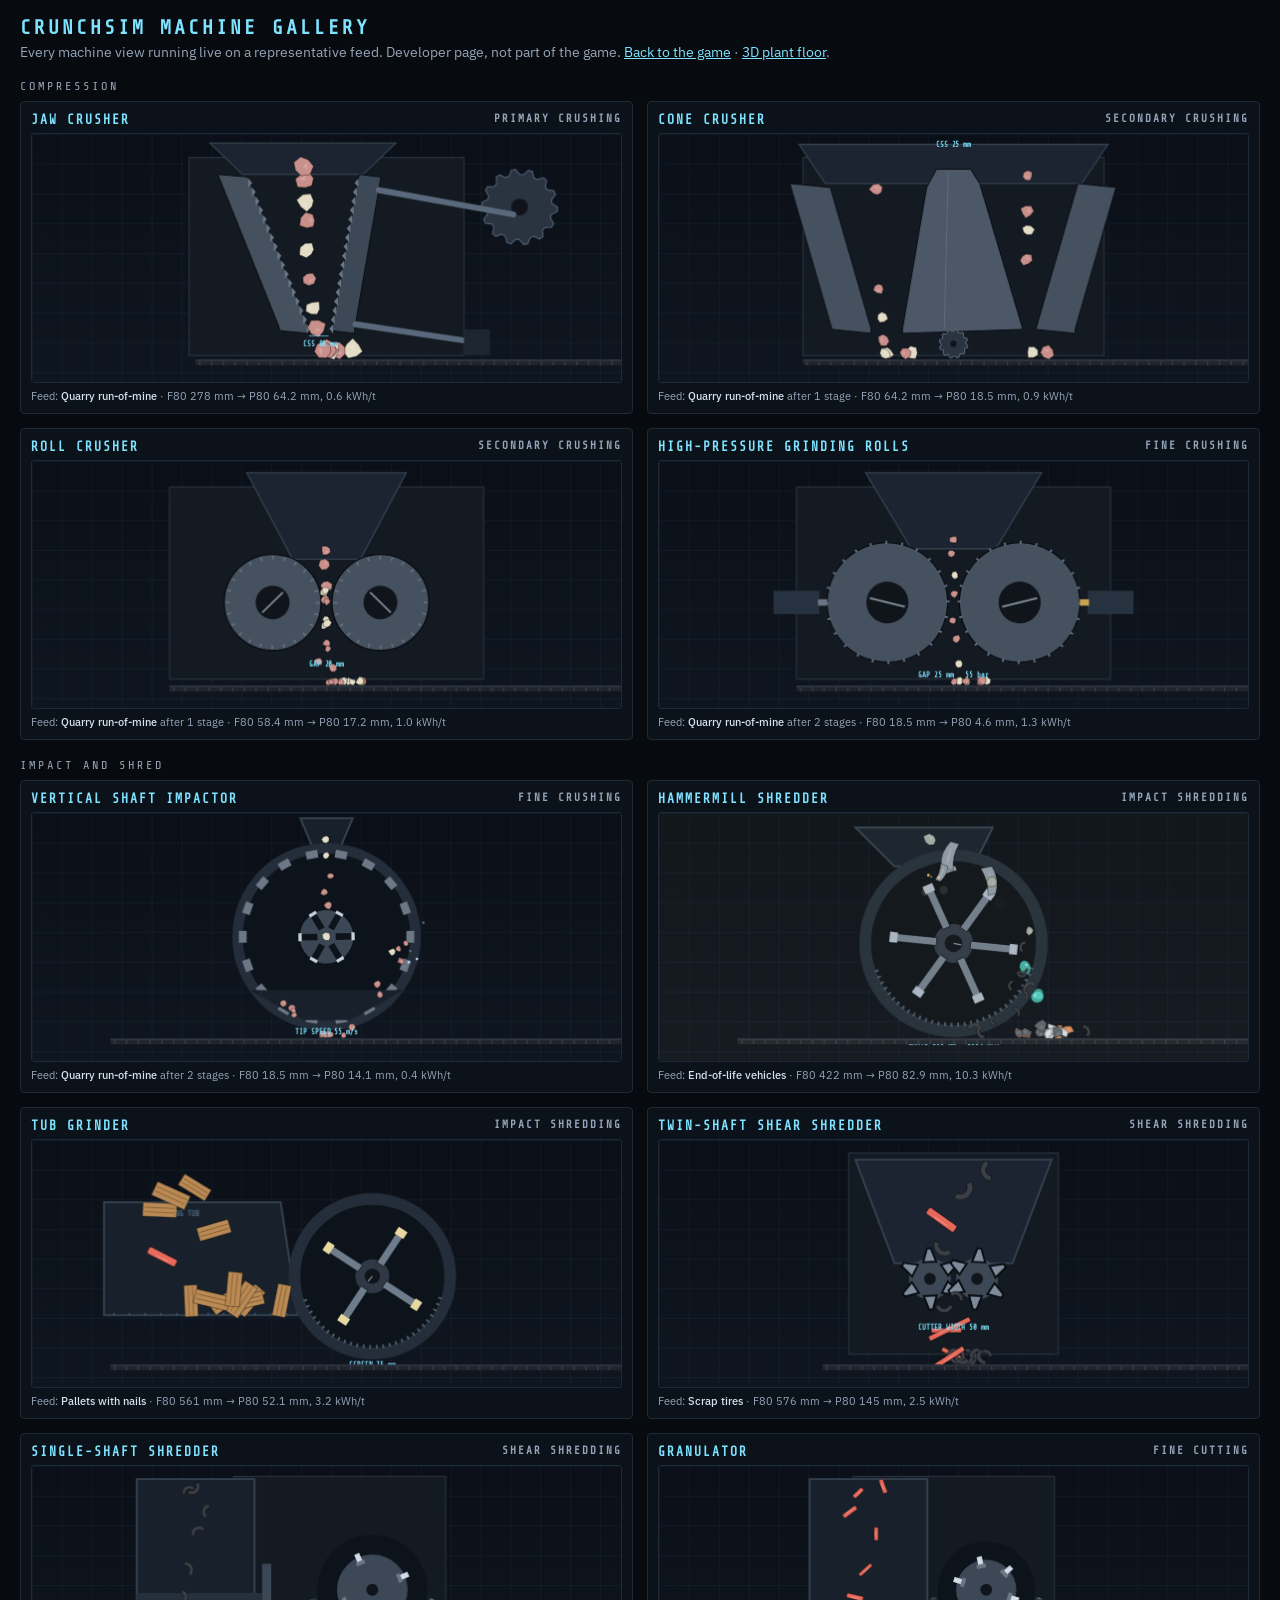
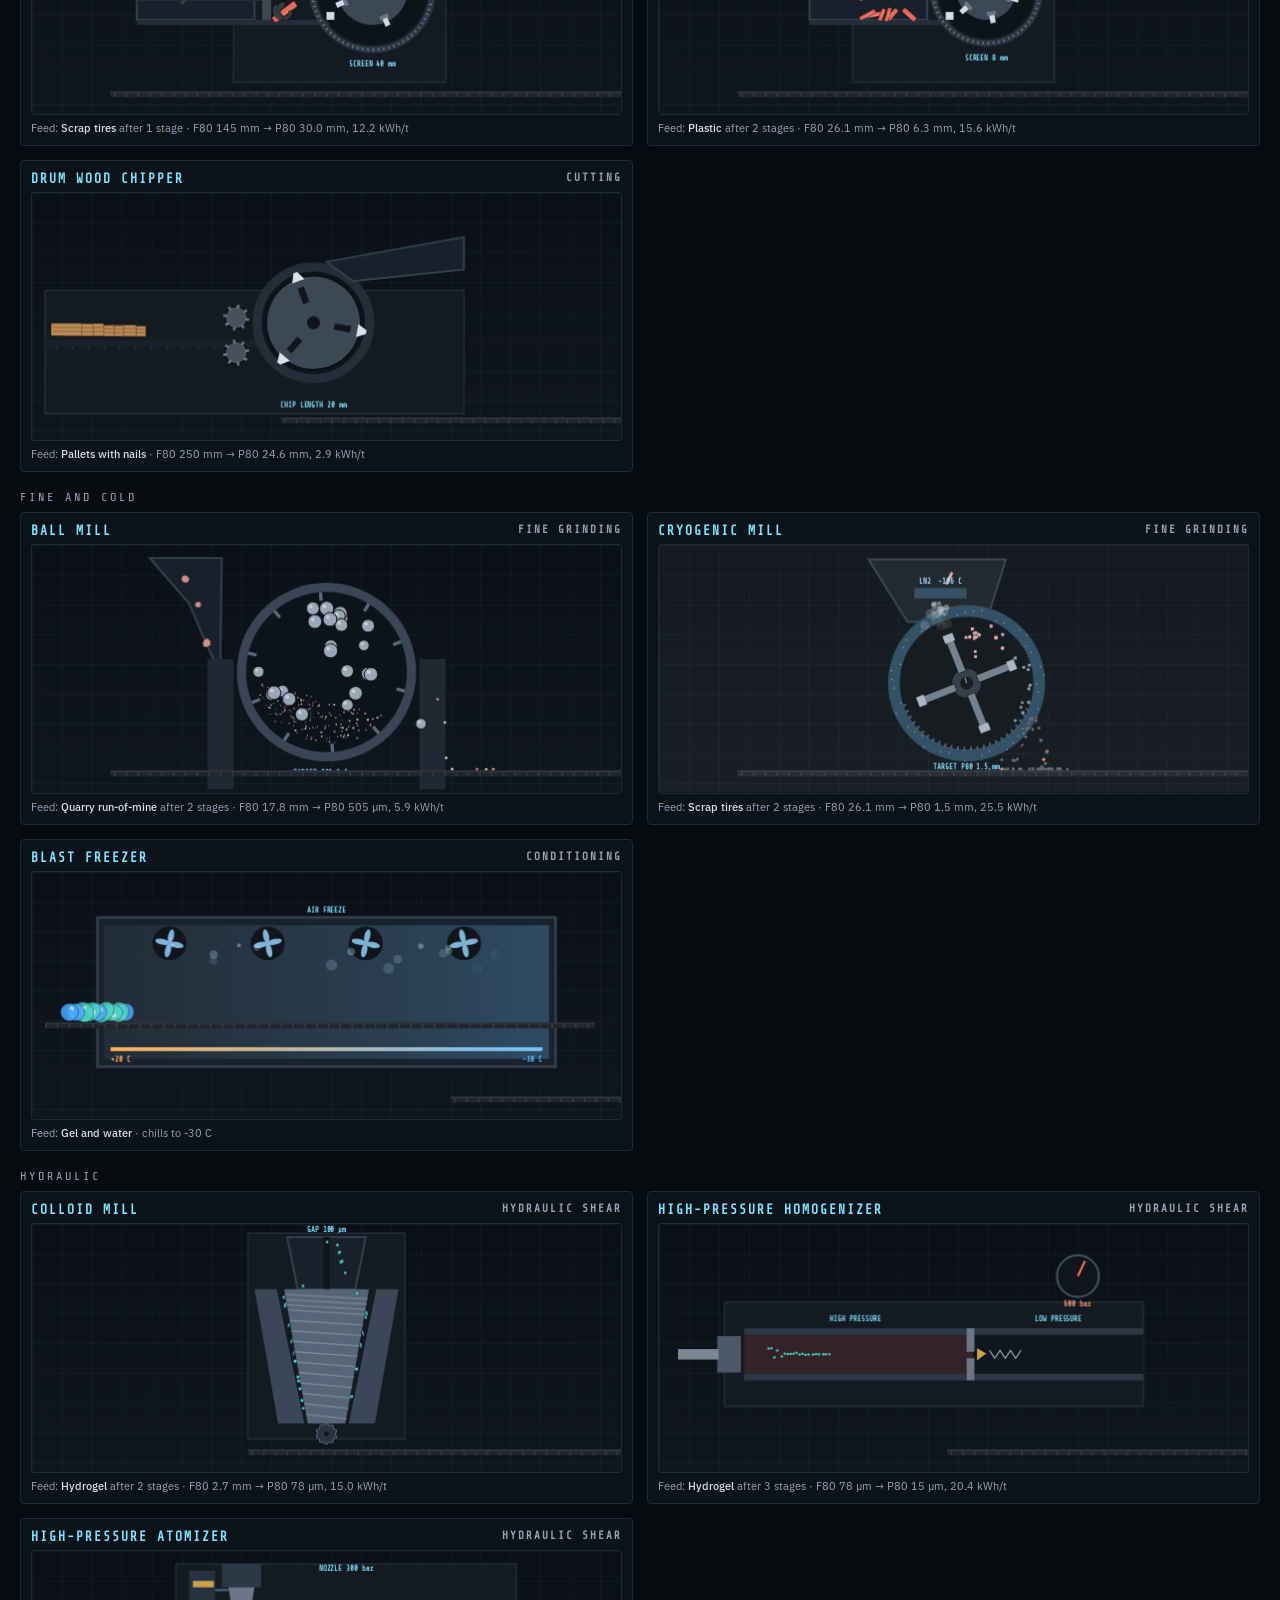
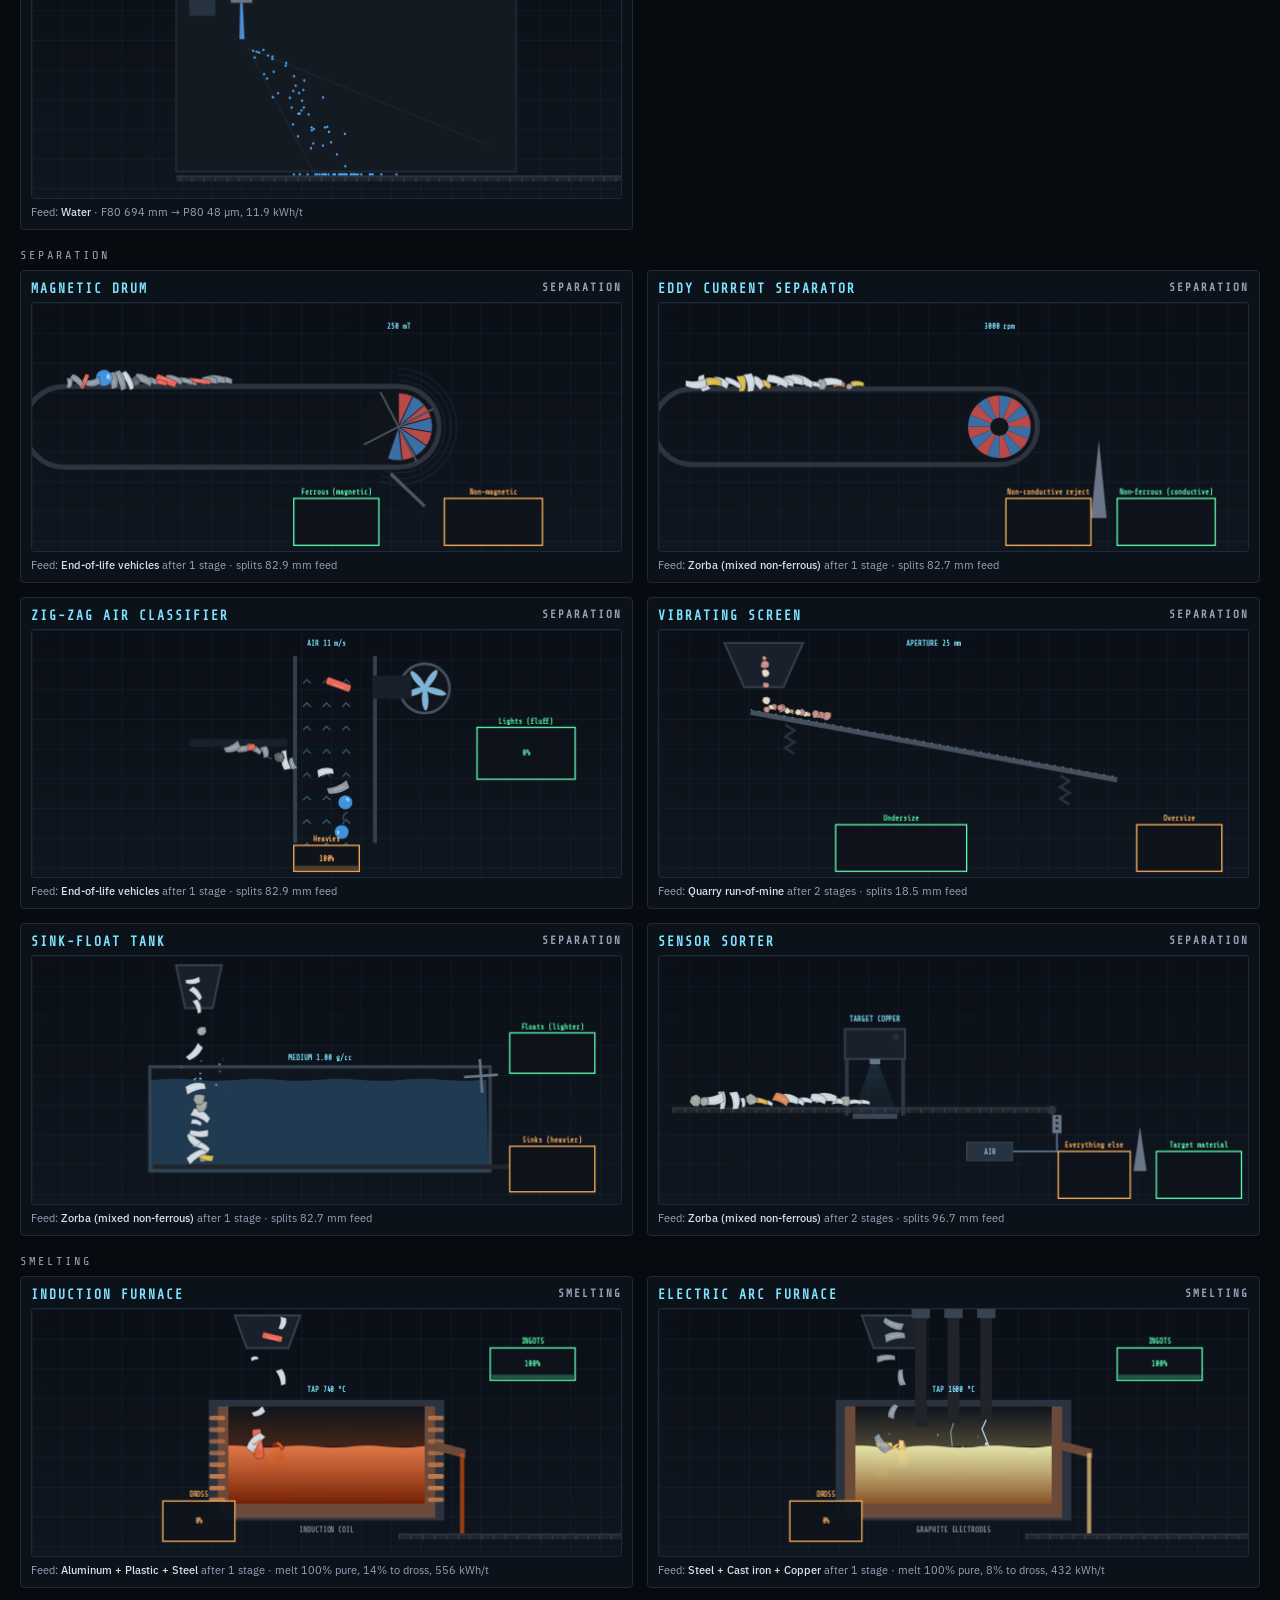
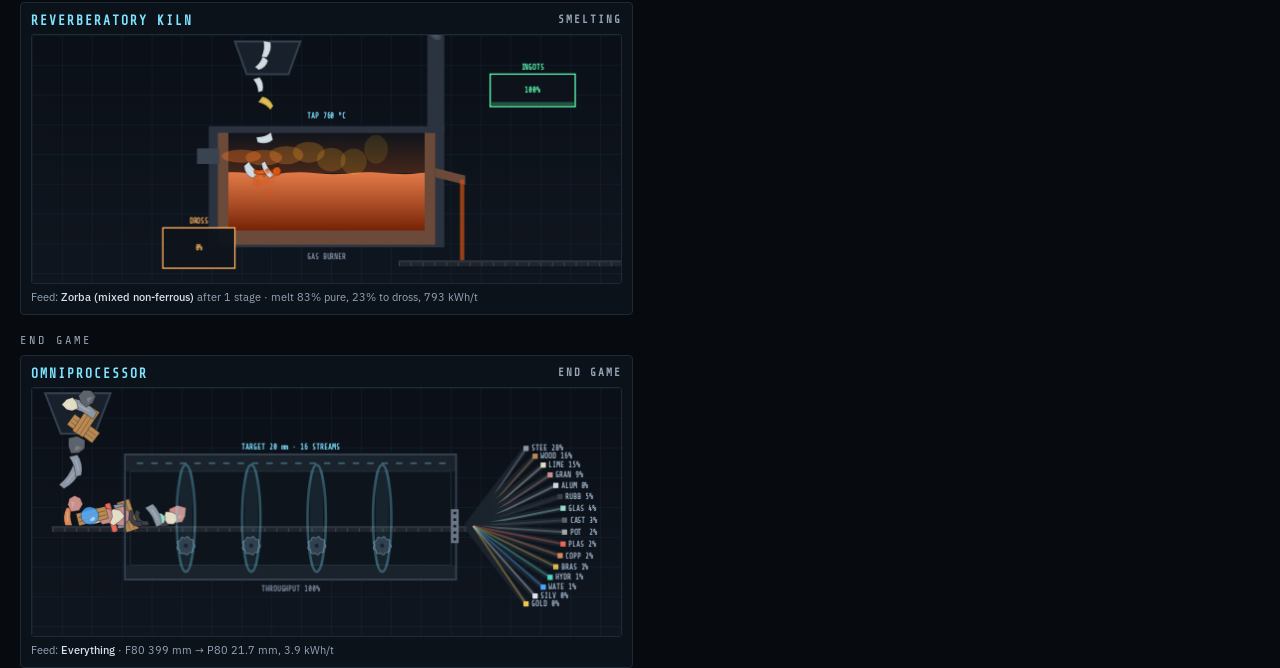
==== gallery.html @ 02391501 "Rebuild stamps after merging #329-#334 Co-Authored-By: Claude Opus 5.5 <noreply@anthropic.com>" ====
<!doctype html>
<html lang="en">
<head>
  <meta charset="utf-8">
  <meta name="viewport" content="width=device-width, initial-scale=1">
  <title>CrunchSim gallery</title>
  <link href="https://fonts.googleapis.com/css2?family=Share+Tech+Mono&family=IBM+Plex+Sans:wght@400;500;600&display=swap" rel="stylesheet">
  <link rel="stylesheet" href="css/style.css?v=e0ca6e9853">
  <style>
    body { overflow: auto; padding: 16px 20px; }
    h1 { font-family: var(--mono); letter-spacing: 3px; color: var(--cyan); font-size: 20px; margin: 0 0 4px; }
    .lead { color: var(--muted); margin: 0 0 14px; }
    .group { font-family: var(--mono); letter-spacing: 3px; color: var(--muted); font-size: 12px; text-transform: uppercase; margin: 18px 0 8px; }
    .grid { display: grid; grid-template-columns: repeat(auto-fill, minmax(min(440px, 100%), 1fr)); gap: 14px; }
    .tile { border: 1px solid var(--line); border-radius: 4px; background: var(--panel); padding: 8px 10px 10px; }
    .tile canvas { width: 100%; aspect-ratio: 900 / 380; display: block; background: #0b1018; border: 1px solid var(--line); border-radius: 3px; }
    .tile h3 { margin: 2px 0 6px; font-family: var(--mono); color: var(--cyan); font-size: 13px; letter-spacing: 2px; display: flex; justify-content: space-between; }
    .tile h3 span { color: var(--muted); font-size: 11px; }
    .tile .meta { font-size: 11px; color: var(--muted); margin-top: 6px; }
    .tile .meta b { color: var(--text); font-weight: 500; }
  </style>
</head>
<body>
  <h1>CRUNCHSIM MACHINE GALLERY</h1>
  <p class="lead">Every machine view running live on a representative feed. Developer page, not part of the game. <a href="index.html" style="color:var(--cyan)">Back to the game</a> &middot; <a href="plant3d.html" style="color:var(--cyan)">3D plant floor</a>.</p>
  <div id="root"></div>

  <script src="js/data.js?v=269480a8b0"></script>
  <script src="js/sim.js?v=cc130838f0"></script>
  <script src="js/cam.js?v=31a0143aae"></script>
  <script src="js/scenes-a.js?v=c6fcdb1f5d"></script>
  <script src="js/scenes-b.js?v=103592bf12"></script>
  <script>
    (function () {
      const CS = window.CS, MACHINES = CS.MACHINES, GROUPS = CS.MACHINE_GROUPS, FEEDS = CS.FEEDS, Sim = CS.Sim;
      // representative feed per machine, and the stages that pre-reduce it so the machine accepts it
      const FEED = { jaw: 'quarry', cone: 'quarry', roll: 'quarry', hpgr: 'quarry', vsi: 'quarry', hammer: 'elv', tub: 'pallets', twin: 'tires', single: 'tires', granulator: { plastic: 1 }, chipper: 'pallets', ball: 'quarry', cryo: 'tires', freezer: 'lab', colloid: 'gel', homog: 'gel', atomizer: 'water', magnet: 'elv', eddy: 'zorba', air: 'elv', screen: 'quarry', sinkfloat: 'zorba', sensor: 'zorba', induction: { aluminum: 0.9, plastic: 0.06, steel: 0.04 }, arc: { steel: 0.85, castiron: 0.1, copper: 0.05 }, kiln: 'zorba', omni: 'everything' };
      const PRE = { cone: ['jaw'], roll: ['jaw'], hpgr: ['jaw', 'cone'], vsi: ['jaw', 'cone'], single: ['twin'], granulator: ['twin', 'single'], ball: ['jaw', 'cone'], cryo: ['twin', 'single'], colloid: ['single', 'granulator'], homog: ['single', 'granulator', 'colloid'], magnet: ['hammer'], eddy: ['hammer'], air: ['hammer'], screen: ['jaw', 'cone'], sinkfloat: ['hammer'], sensor: ['twin', 'sinkfloat'], induction: ['twin'], arc: ['twin'], kiln: ['twin'] };
      const root = document.getElementById('root'), cams = [];
      for (const [grp, ids] of GROUPS) {
        const h = document.createElement('div'); h.className = 'group'; h.textContent = grp; root.appendChild(h);
        const grid = document.createElement('div'); grid.className = 'grid'; root.appendChild(grid);
        for (const id of ids) {
          const M = MACHINES[id];
          const comp = typeof FEED[id] === 'string' ? FEEDS[FEED[id]].comp : FEED[id];
          const line = (PRE[id] || []).map(function (m) { return Sim.makeNode(m, {}, 'feed'); });
          // after a separator the next stage takes what it rejected (the sinks of a 2.9 g/cc float carry the copper)
          const outPort = function (n) { return MACHINES[n.m].kind === 'separator' ? 'residue' : 'product'; };
          line.forEach(function (n, i) { if (i > 0) n.src = { uid: line[i - 1].uid, port: outPort(line[i - 1]) }; });
          line.push(Sim.makeNode(id, {}, line.length ? { uid: line[line.length - 1].uid, port: outPort(line[line.length - 1]) } : 'feed'));
          const ev = Sim.evalLine(line, comp), inf = ev.nodes[ev.nodes.length - 1];
          const compList = []; for (const m in inf.inStream.m) { const k = Sim.sum(inf.inStream.m[m]); if (k > 0) compList.push([m, k]); }
          const st = { M: M, s: line[line.length - 1].settings, running: true, load: 0.6, comp: compList, perMat: inf.perMat, F80: inf.F80, P80: inf.P80, topMm: inf.topMm || inf.P80 * 1.5, temp: Math.max(inf.inStream.temp, M.coldLevel ? 1 : 0), kind: inf.kind };
          const tile = document.createElement('div'); tile.className = 'tile';
          const feedName = typeof FEED[id] === 'string' ? FEEDS[FEED[id]].name : Object.keys(FEED[id]).map(function (m) { return CS.MATERIALS[m].name; }).join(' + ');
          const sizes = inf.kind === 'comminution' ? 'F80 ' + fmt(inf.F80) + ' → P80 ' + fmt(inf.P80) + ', ' + inf.eT.toFixed(1) + ' kWh/t' : (inf.kind === 'separator' ? 'splits ' + fmt(inf.F80) + ' feed' : inf.kind === 'furnace' ? 'melt ' + Math.round(inf.purity * 100) + '% pure, ' + Math.round(inf.drossFrac * 100) + '% to dross, ' + inf.eT.toFixed(0) + ' kWh/t' : 'chills to -30 C');
          tile.innerHTML = '<h3>' + M.name.toUpperCase() + '<span>' + M.cat.toUpperCase() + '</span></h3><canvas></canvas><div class="meta">Feed: <b>' + feedName + '</b>' + (line.length > 1 ? ' after ' + (line.length - 1) + ' stage' + (line.length > 2 ? 's' : '') : '') + ' · ' + sizes + '</div>';
          grid.appendChild(tile);
          const cam = new CS.Cam(tile.querySelector('canvas')); cam.setState(st); cams.push(cam);
        }
      }
      function fmt(mm) { return mm >= 1 ? (mm >= 100 ? mm.toFixed(0) : mm.toFixed(1)) + ' mm' : (mm * 1000).toFixed(0) + ' µm'; }
      let last = performance.now();
      const still = CS.reduceMotion();   // #282: still frames, as in the game with Reduce motion on
      function tick(now) { const dt = still ? 0 : Math.min(0.05, (now - last) / 1000); last = now; for (let i = 0; i < cams.length; i++) cams[i].frame(dt); requestAnimationFrame(tick); }
      requestAnimationFrame(tick);
      window.addEventListener('resize', function () { cams.forEach(function (c) { c.resize(); }); });
    })();
  </script>
</body>
</html>
---- css/style.css ----
:root {
  color-scheme: dark;   /* #258: native scrollbars and controls follow the dark theme */
  --bg: #070a0f;
  --panel: #0c121a;
  --panel-2: #111923;
  --line: #1e2a37;
  --line-2: #2a3a4b;
  --text: #d6e2ee;
  --muted: #95a5b8;   /* #69: stronger contrast for secondary text */
  --cyan: #7fe3ff;
  /* #134: one type scale and one spacing scale for every panel */
  --fs-1: 11px; --fs-2: 12px; --fs-3: 13px; --fs-4: 14px; --fs-5: 18px;
  --sp-1: 4px; --sp-2: 8px; --sp-3: 12px; --sp-4: 16px;
  --green: #5cffb1;
  --amber: #ffb25c;
  --red: #ff5c6c;
  --mono: "Share Tech Mono", ui-monospace, "Cascadia Mono", Consolas, monospace;
  --sans: "IBM Plex Sans", system-ui, -apple-system, "Segoe UI", Roboto, sans-serif;
}
* { box-sizing: border-box; }
html, body { height: 100%; margin: 0; background: var(--bg); color: var(--text); font-family: var(--sans); font-size: 14px; }   /* #69: a step larger */
body { overflow: hidden; }
button, select, input { font-family: inherit; font-size: inherit; color: inherit; }
button { background: var(--panel-2); border: 1px solid var(--line-2); border-radius: 3px; padding: 5px 10px; cursor: pointer; letter-spacing: 1px; font-family: var(--mono); font-size: 12px; }
button:hover { border-color: var(--cyan); color: var(--cyan); }
button:disabled { opacity: .4; cursor: not-allowed; border-color: var(--line); color: var(--text); }
button.primary { background: #103142; border-color: var(--cyan); color: var(--cyan); }
button.primary:hover { background: #164055; }
button.danger:hover { border-color: var(--red); color: var(--red); }
button.icon { width: 32px; height: 32px; padding: 0; text-align: center; }
select { background: var(--panel-2); border: 1px solid var(--line-2); border-radius: 3px; padding: 4px 6px; max-width: 100%; }
input[type=range] { -webkit-appearance: none; appearance: none; height: 4px; background: var(--line-2); border-radius: 2px; outline: none; flex: 1; min-width: 60px; }
input[type=range]:focus-visible { outline: 2px solid var(--cyan); outline-offset: 4px; }   /* #198: outline:none above took the only focus cue */
input[type=range]::-webkit-slider-thumb { -webkit-appearance: none; width: 12px; height: 12px; border-radius: 50%; background: var(--cyan); border: 2px solid var(--panel); cursor: pointer; }
input[type=range]::-moz-range-thumb { width: 12px; height: 12px; border-radius: 50%; background: var(--cyan); border: 2px solid var(--panel); cursor: pointer; }
.hidden { display: none !important; }
.small { font-size: var(--fs-2); color: var(--muted); line-height: 1.4; }
.num { font-family: var(--mono); }
.ok { color: var(--green); } .bad { color: var(--red); } .warn { color: var(--amber); } .amber { color: var(--amber); } .cyan { color: var(--cyan); }

/* ---------- layout ---------- */
#app { display: grid; height: 100%; grid-template-rows: 54px 1fr; grid-template-columns: 300px minmax(420px, 1fr) 340px; grid-template-areas: "top top top" "left center right"; }
#top { grid-area: top; display: flex; align-items: center; gap: 22px; padding: 0 14px; border-bottom: 1px solid var(--line); background: linear-gradient(180deg, #0d141d, #090e14); position: relative; }
#top::after { content: ""; position: absolute; left: 0; right: 0; bottom: -1px; height: 1px; background: linear-gradient(90deg, transparent, var(--cyan), transparent); opacity: .5; }
#left, #right { overflow-y: auto; padding: 10px; display: flex; flex-direction: column; gap: 10px; }
#left { grid-area: left; border-right: 1px solid var(--line); }
#right { grid-area: right; border-left: 1px solid var(--line); }
#center { grid-area: center; display: flex; flex-direction: column; gap: 10px; padding: 10px; overflow: hidden; min-width: 0; }

.brand { display: flex; flex-direction: column; line-height: 1; }
.logo { font-family: var(--mono); font-size: 22px; letter-spacing: 2px; color: var(--cyan); }
.logo b { color: var(--text); font-weight: 400; }
.sub { font-size: 10px; letter-spacing: 3px; color: var(--muted); margin-top: 3px; }
.tele { display: flex; flex-direction: column; line-height: 1.1; }
.tele .lbl, .lbl { font-size: 10px; letter-spacing: 2px; color: var(--muted); }
.tele .val { font-family: var(--mono); font-size: 18px; }
.runbox { display: flex; align-items: center; gap: 8px; }
.speed { display: flex; align-items: center; gap: 4px; margin-left: 6px; }
.speed .lbl { margin-right: 4px; }
.spd { padding: 4px 7px; }
.spd.on { border-color: var(--green); color: var(--green); }
.progress { width: 120px; height: 6px; background: var(--line); border-radius: 3px; overflow: hidden; margin-left: 6px; }
#prog { height: 100%; width: 0; background: var(--green); transition: width .2s linear; }
.spacer { flex: 1; }
#btn-run.running { border-color: var(--red); color: var(--red); background: #3a1118; }

/* ---------- panels ---------- */
.panel { background: var(--panel); border: 1px solid var(--line); border-radius: 4px; padding: 10px 12px; position: relative; min-width: 0; }
.panel select, .panel input[type=text] { max-width: 100%; }
.panel::before, .panel::after { content: ""; position: absolute; width: 10px; height: 10px; border-color: var(--line-2); border-style: solid; }
.panel::before { top: -1px; left: -1px; border-width: 2px 0 0 2px; }
.panel::after { bottom: -1px; right: -1px; border-width: 0 2px 2px 0; }
.panel h2 { font-family: var(--mono); font-size: 12px; letter-spacing: 3px; text-transform: uppercase; color: var(--cyan); margin: 0 0 8px; display: flex; align-items: center; gap: 8px; }
.panel h3 { font-family: var(--mono); font-size: 11px; letter-spacing: 2px; text-transform: uppercase; color: var(--muted); margin: 12px 0 6px; }
.row { display: flex; align-items: center; gap: 8px; margin: 6px 0; }
.row label { width: 74px; flex: none; font-size: 11px; color: var(--muted); letter-spacing: 1px; text-transform: uppercase; }
.row select { flex: 1 1 0; min-width: 0; width: 0; }
.tag { font-size: 11px; letter-spacing: 1px; color: var(--muted); border: 1px solid var(--line-2); padding: 1px 6px; border-radius: 2px; }

/* feed composition */
.mat { display: grid; grid-template-columns: 82px 1fr 44px; align-items: center; gap: 8px; margin: 3px 0; }
.mat .name { font-size: 12px; cursor: pointer; display: flex; align-items: center; gap: 6px; white-space: nowrap; }
.mat .name:hover { color: var(--cyan); }
.mat .name i { width: 9px; height: 9px; border-radius: 2px; display: inline-block; border: 1px solid rgba(0,0,0,.5); flex: none; }
.mat .pct { font-family: var(--mono); font-size: 11px; text-align: right; color: var(--muted); }
.mat.on .pct { color: var(--text); }
.matinfo { margin-top: 8px; padding: 8px; border: 1px dashed var(--line-2); border-radius: 3px; font-size: 12px; line-height: 1.4; min-height: 24px; }
.matinfo b { color: var(--cyan); }
.matinfo .props { display: flex; flex-wrap: wrap; gap: 4px 10px; font-family: var(--mono); font-size: 11px; color: var(--muted); margin: 4px 0 6px; }
.matinfo .tags span { display: inline-block; font-size: 11px; letter-spacing: 1px; text-transform: uppercase; border: 1px solid var(--line-2); border-radius: 2px; padding: 0 5px; margin: 0 4px 4px 0; color: var(--muted); }

/* flowsheet nodes */
#line-nodes { display: flex; flex-direction: column; gap: 6px; margin: 8px 0; }
.node { display: grid; grid-template-columns: 26px 1fr auto; align-items: center; gap: 8px; padding: 6px 8px; border: 1px solid var(--line-2); border-radius: 3px; background: var(--panel-2); cursor: pointer; }
.node:hover { border-color: var(--cyan); }
.node.sel { border-color: var(--green); box-shadow: 0 0 0 1px var(--green) inset; }
.node .idx { font-family: var(--mono); color: var(--muted); font-size: 12px; }
.node .nm { font-size: 12px; }
.node .src { font-family: var(--mono); font-size: 11px; color: var(--muted); }
.node .st { font-family: var(--mono); font-size: 11px; color: var(--cyan); text-align: right; }
.node .st.bad { color: var(--red); }
.node .st.warn { color: var(--amber); }
.node.limit .idx { color: var(--amber); }
.addrow select { flex: 1 1 0; min-width: 0; width: 0; }
.addrow button { flex: 0 0 auto; white-space: nowrap; }
.empty { color: var(--muted); font-size: 12px; padding: 6px; text-align: center; border: 1px dashed var(--line-2); border-radius: 3px; }

/* cam */
#cam-wrap { position: relative; flex: 1; min-height: 220px; border: 1px solid var(--line); border-radius: 4px; overflow: hidden; background: #0b1018; }
#cam { position: absolute; inset: 0; width: 100%; height: 100%; display: block; }
#cam-wrap::after { content: ""; position: absolute; inset: 0; pointer-events: none; background: repeating-linear-gradient(0deg, rgba(0,0,0,.09) 0 1px, transparent 1px 3px); mix-blend-mode: multiply; }
#cam-title { position: absolute; top: 8px; left: 10px; display: flex; flex-direction: column; pointer-events: none; }
#cam-name { font-family: var(--mono); font-size: 16px; letter-spacing: 2px; color: var(--cyan); text-shadow: 0 0 8px rgba(127,227,255,.4); }
#cam-cat { font-size: 11px; letter-spacing: 2px; color: var(--muted); }
#cam-status { position: absolute; top: 8px; right: 10px; font-family: var(--mono); font-size: 11px; letter-spacing: 2px; padding: 2px 8px; border: 1px solid var(--green); color: var(--green); border-radius: 2px; pointer-events: none; }
#cam-status.idle { border-color: var(--muted); color: var(--muted); }
#cam-status.on { animation: blink 1.2s steps(2) infinite; }
@keyframes blink { 50% { opacity: .45; } }
#cam-hint { position: absolute; bottom: 6px; left: 10px; pointer-events: none; letter-spacing: 1px; }

/* machine panel */
.mhead { display: flex; align-items: center; justify-content: space-between; gap: 8px; }
.mhead h2 { margin: 0; }
.mbtns { display: flex; align-items: center; gap: 6px; }
.setting { display: grid; grid-template-columns: 150px 1fr 72px; align-items: center; gap: 8px; margin: 6px 0; }
.setting label { font-size: 11px; color: var(--muted); letter-spacing: 1px; text-transform: uppercase; }
.setting .v { font-family: var(--mono); text-align: right; color: var(--cyan); }
.mech { display: flex; flex-wrap: wrap; gap: 6px; margin: 8px 0; }
.mech span { font-family: var(--mono); font-size: 11px; letter-spacing: 1px; border: 1px solid var(--line-2); border-radius: 2px; padding: 2px 6px; color: var(--muted); position: relative; overflow: hidden; }
.mech span i { position: absolute; left: 0; top: 0; bottom: 0; background: rgba(127,227,255,.18); z-index: 0; }
.mech span em { position: relative; font-style: normal; }
.how { line-height: 1.5; margin: 6px 0; color: var(--text); }
.bestavoid { display: grid; grid-template-columns: 1fr 1fr; gap: 10px; font-size: 12px; line-height: 1.4; }
.bestavoid b { font-family: var(--mono); font-size: 11px; letter-spacing: 2px; display: block; }

/* telemetry */
.readouts { display: grid; grid-template-columns: repeat(3, 1fr); gap: 6px; }
.ro { background: var(--panel-2); border: 1px solid var(--line); border-radius: 3px; padding: 5px 7px; }
.ro .lbl { display: block; }
.ro .v { font-family: var(--mono); font-size: 16px; color: var(--text); }
.ro .u { font-size: 11px; color: var(--muted); margin-left: 2px; }
.ro.hi .v { color: var(--amber); } .ro.bad .v { color: var(--red); } .ro.good .v { color: var(--green); }
.chart-wrap { position: relative; margin-top: 8px; border: 1px solid var(--line); border-radius: 3px; background: #0a0f16; }
#psd { display: block; width: 100%; height: 150px; }
.legend { position: absolute; top: 4px; right: 6px; display: flex; gap: 10px; font-family: var(--mono); font-size: 11px; letter-spacing: 1px; }
.legend .k::before { content: ""; display: inline-block; width: 12px; height: 2px; margin-right: 4px; vertical-align: middle; background: currentColor; }
.legend .in { color: var(--muted); } .legend .out { color: var(--cyan); } .legend .p80 { color: var(--amber); }
#mat-table { margin-top: 8px; font-family: var(--mono); font-size: 11px; }
#mat-table .r { display: grid; grid-template-columns: 1fr 48px 60px 62px; gap: 6px; padding: 2px 0; border-bottom: 1px dotted var(--line); align-items: center; }
#mat-table .r.h { color: var(--muted); font-size: 11px; letter-spacing: 1px; }
#mat-table .bar { height: 4px; background: var(--line); border-radius: 2px; overflow: hidden; }
#mat-table .bar i { display: block; height: 100%; background: var(--green); }
#mat-table .bar i.lo { background: var(--red); } #mat-table .bar i.mid { background: var(--amber); }
#warnings { margin-top: 8px; display: flex; flex-direction: column; gap: 4px; }
.w { font-size: 11px; line-height: 1.35; padding: 5px 8px; border-left: 3px solid var(--muted); background: var(--panel-2); border-radius: 0 3px 3px 0; }
.w.info { border-color: var(--cyan); } .w.warn { border-color: var(--amber); } .w.bad { border-color: var(--red); }

/* bins */
.bin { border: 1px solid var(--line-2); border-radius: 3px; padding: 6px 8px; margin: 4px 0; background: var(--panel-2); }
.bin .h { display: flex; justify-content: space-between; font-family: var(--mono); font-size: 11px; }
.bin .h b { color: var(--cyan); font-weight: 400; letter-spacing: 1px; }
.bin .comp { display: flex; height: 6px; border-radius: 3px; overflow: hidden; margin: 5px 0 3px; background: var(--line); }
.bin .comp i { display: block; height: 100%; }
.bin .d { font-size: 11px; color: var(--muted); display: flex; justify-content: space-between; gap: 6px; }
.bin .val { color: var(--amber); font-family: var(--mono); }

/* log */
#log { font-family: var(--mono); font-size: 11px; max-height: 260px; overflow-y: auto; display: flex; flex-direction: column; gap: 2px; }
#log div { padding: 1px 0; border-bottom: 1px dotted var(--line); line-height: 1.35; }
#log .t { color: var(--muted); margin-right: 6px; }
#log .bad { color: var(--red); } #log .warn { color: var(--amber); } #log .ok { color: var(--green); }

/* modal */
.modal { position: fixed; inset: 0; background: rgba(3,6,10,.8); display: flex; align-items: center; justify-content: center; z-index: 80; padding: 20px; }   /* #310: help sits above a station, the drawer and the LOT DONE card */
.modal-box { background: var(--panel); border: 1px solid var(--line-2); border-radius: 6px; max-width: 760px; max-height: 90vh; overflow-y: auto; padding: 20px 26px; position: relative; line-height: 1.5; }
.modal-box h2 { font-family: var(--mono); letter-spacing: 3px; color: var(--cyan); margin-top: 0; }
.modal-box h3 { font-family: var(--mono); letter-spacing: 2px; font-size: 12px; color: var(--muted); text-transform: uppercase; }
.modal-box .close { position: absolute; top: 10px; right: 10px; width: 30px; height: 30px; padding: 0; font-size: 18px; }
.modal-box a { color: var(--cyan); }

/* ---------- responsive ---------- */
@media (max-width: 1180px) {
  #app { grid-template-columns: 270px 1fr 300px; }
  .readouts { grid-template-columns: repeat(2, 1fr); }
  .setting { grid-template-columns: 120px 1fr 64px; }
}
@media (max-width: 900px) {
  body { overflow: auto; }
  #app { grid-template-rows: auto auto auto auto; grid-template-columns: minmax(0, 1fr); grid-template-areas: "top" "center" "left" "right"; height: auto; }
  .mhead, .mbtns, .runbox { flex-wrap: wrap; }
  .bestavoid { grid-template-columns: 1fr; }
  .setting { grid-template-columns: 110px 1fr 64px; }
  .panel, #cam-wrap { min-width: 0; }
  #top { flex-wrap: wrap; height: auto; padding: 8px 10px; gap: 12px; }
  #left, #right { border: 0; }
  #cam-wrap { min-height: 300px; }
  #center { overflow: visible; }
}

/* ---------- bank and upgrades ---------- */
.readouts.two { grid-template-columns: repeat(2, 1fr); }
.rankbar { display: grid; grid-template-columns: auto 1fr auto; gap: 8px; align-items: center; margin: 8px 0 2px; font-family: var(--mono); font-size: 11px; letter-spacing: 1px; color: var(--muted); }
.rankbar .track { height: 5px; background: var(--line); border-radius: 3px; overflow: hidden; }
.rankbar .track i { display: block; height: 100%; width: 0; background: linear-gradient(90deg, var(--cyan), var(--green)); transition: width .3s; }
.urow { display: grid; grid-template-columns: 22px 1fr auto; gap: 8px; align-items: center; padding: 6px 6px; border: 1px solid var(--line); border-radius: 3px; background: var(--panel-2); margin: 4px 0; }
.urow .ic { text-align: center; font-size: 14px; }
.urow .nm { font-size: 12px; }
.urow .cur { font-family: var(--mono); font-size: 11px; color: var(--muted); letter-spacing: 1px; }
.urow .cur b { color: var(--cyan); font-weight: 400; }
button.buy { background: #2a2210; border-color: var(--amber); color: var(--amber); }
button.buy:hover { background: #3b2f12; color: var(--amber); border-color: var(--amber); }
button.buy.poor { background: transparent; border-color: var(--line-2); color: var(--muted); }
button.buy.max { background: transparent; border-color: var(--green); color: var(--green); cursor: default; }
.node .lvl { font-family: var(--mono); font-size: 10px; color: var(--green); margin-left: 6px; letter-spacing: 1px; }
.node.unowned { border-style: dashed; }
#scorecard { position: absolute; inset: 0; display: flex; align-items: center; justify-content: center; background: rgba(5,9,14,.72); z-index: 5; cursor: pointer; }
.card { width: min(440px, 92%); background: var(--panel); border: 1px solid var(--line-2); border-radius: 6px; padding: 16px 20px; box-shadow: 0 0 0 1px rgba(127,227,255,.15), 0 20px 50px rgba(0,0,0,.6); }
.card h2 { font-family: var(--mono); letter-spacing: 3px; color: var(--cyan); font-size: 14px; margin: 0 0 10px; display: flex; justify-content: space-between; }
.card h2 span { color: var(--muted); font-size: 11px; }
.card .net { font-family: var(--mono); font-size: 34px; letter-spacing: 1px; margin: 4px 0 10px; }
.card .net small { font-size: 11px; color: var(--muted); letter-spacing: 2px; display: block; }
.card dl { display: grid; grid-template-columns: 1fr auto; gap: 4px 14px; margin: 0; font-size: 12px; }
.card dt { color: var(--muted); } .card dd { margin: 0; text-align: right; font-family: var(--mono); }
.card .rankup { margin-top: 10px; padding: 8px 10px; border: 1px solid var(--green); color: var(--green); border-radius: 3px; font-family: var(--mono); letter-spacing: 2px; font-size: 12px; text-align: center; }
.card .tip { margin-top: 10px; font-size: 11px; color: var(--muted); }
#run-net { margin-left: 8px; min-width: 70px; }
button.bad { border-color: var(--red); color: var(--red); }
@media (max-width: 1180px) { .tele.hide-narrow { display: none; } }

/* ---------- list rows (auction lots, jobs) ---------- */
.crow { display: grid; grid-template-columns: 1fr auto; gap: 3px 8px; align-items: start; padding: 7px 8px; border: 1px solid var(--line); border-radius: 3px; background: var(--panel-2); margin: 4px 0; }
.crow.active { border-color: var(--green); box-shadow: 0 0 0 1px var(--green) inset; }
.crow .ch { display: flex; justify-content: space-between; gap: 8px; font-size: 12px; grid-column: 1; }
.crow .cd { font-size: 11px; color: var(--muted); grid-column: 1; line-height: 1.35; }
.crow button { grid-column: 2; grid-row: 1 / span 3; align-self: center; }
.crow .cbtns { grid-column: 2; grid-row: 1 / span 3; align-self: center; display: flex; flex-direction: column; align-items: stretch; gap: 5px; }
.crow .cbtns button { white-space: nowrap; }
.stars { font-family: var(--mono); letter-spacing: 2px; color: var(--line-2); white-space: nowrap; }
.stars.got { color: var(--amber); }
#feed-panel.locked .mat input, #feed-panel.locked #feed-tons, #feed-panel.locked #feed-preset { opacity: .45; }
#feed-lock { color: var(--amber); margin: 4px 0; }
.card .stars { font-size: 22px; letter-spacing: 4px; color: var(--amber); margin: 2px 0 6px; }
.card .reason { font-size: 12px; margin-bottom: 8px; }
.card .lesson { margin-top: 10px; padding: 8px 10px; border-left: 3px solid var(--cyan); background: var(--panel-2); font-size: 12px; line-height: 1.4; }
.card .loss { margin-top: 8px; font-size: 11px; color: var(--amber); }

/* ---------- run economics (#18 to #22) ---------- */
#btn-run .proj { font-size: 11px; letter-spacing: 0; margin-left: 6px; color: var(--green); }
#btn-run.neg { border-color: var(--amber); color: var(--amber); background: #33230e; }
#btn-run.neg .proj { color: var(--amber); }
#run-net.reason { color: var(--amber); font-size: 11px; max-width: 300px; white-space: nowrap; overflow: hidden; text-overflow: ellipsis; }
.bin .d.price { color: var(--text); }
.bin .d.price b { font-family: var(--mono); color: var(--amber); font-weight: 400; }
.chk-auto { display: inline-flex; align-items: center; gap: 4px; font-family: var(--mono); font-size: 11px; letter-spacing: 1px; color: var(--muted); cursor: pointer; white-space: nowrap; }
.chk-auto input { margin: 0; accent-color: var(--green); }
.card { max-height: 94%; overflow-y: auto; }
.card dd.warn { color: var(--amber); }
.card .sec { font-family: var(--mono); font-size: 11px; letter-spacing: 2px; color: var(--muted); margin: 10px 0 4px; }
.card .ptable { display: grid; grid-template-columns: 1fr 60px 72px 64px; gap: 2px 8px; font-family: var(--mono); font-size: 11px; }
.card .ptable span:nth-child(4n+2), .card .ptable span:nth-child(4n+3), .card .ptable span:nth-child(4n+4) { text-align: right; }
.card .ptable .h { color: var(--muted); font-size: 11px; letter-spacing: 1px; }
.card .ptable .tot { border-top: 1px solid var(--line-2); color: var(--cyan); padding-top: 2px; }
.card .loss b { color: var(--amber); font-weight: 400; }
.card .loss > b { letter-spacing: 2px; font-family: var(--mono); font-size: 11px; }
.card .loss div { margin: 3px 0; color: var(--text); }
.card .loss .cause { color: var(--muted); }
.card .bynode { font-family: var(--mono); font-size: 11px; color: var(--muted); letter-spacing: 1px; margin-top: 4px; }
.card .hint { margin-top: 8px; font-size: 11px; color: var(--green); }

/* ---------- blueprints ---------- */
.bp-name { flex: 1; min-width: 0; background: var(--panel-2); border: 1px solid var(--line-2); border-radius: 3px; padding: 4px 6px; font-family: var(--mono); font-size: 12px; }
.bp-name:focus { outline: none; border-color: var(--cyan); }
.urow.fit { border-color: var(--green); }
.urow .btns { display: flex; gap: 4px; }
.tag.fit { color: var(--green); border-color: var(--green); margin-left: 6px; }

/* ---------- calm layout (layout.js): feed + 4-section plant; everything else behind toolbar drawers ---------- */
body.lay #app { grid-template-rows: 54px 40px 1fr; grid-template-columns: 300px minmax(0, 1fr); grid-template-areas: "top top" "tool tool" "left center"; }
body.lay #right { display: none; }
body.lay #center { overflow-y: auto; }
#toolbar { grid-area: tool; display: flex; align-items: center; gap: 6px; padding: 0 14px; border-bottom: 1px solid var(--line); background: var(--panel); overflow-x: auto; }
#toolbar .tool { white-space: nowrap; }
#toolbar .tool.on { border-color: var(--cyan); color: var(--cyan); background: #103142; }
#flow-panel { flex: 1; display: flex; flex-direction: column; min-height: 0; }
#flow-panel h2 .tag { margin-left: 8px; }
.flow-feed { font-family: var(--mono); letter-spacing: 1px; color: var(--muted); padding: 6px 2px 10px; }
.flow-feed b { color: var(--amber); font-weight: 400; }
.flow { flex: 1; display: grid; grid-template-columns: 28px minmax(0, 1fr) 28px; gap: 6px; min-height: 300px; }
.flow-nav { padding: 0; font-size: 22px; }
#flow-nodes { display: grid; grid-template-columns: repeat(3, minmax(0, 1fr)) minmax(0, 1.25fr); border: 1px solid var(--line-2); border-radius: 4px; background: var(--panel-2); }
.fcol { display: flex; flex-direction: column; align-items: center; justify-content: center; gap: 6px; padding: 14px 10px; border-right: 2px solid var(--line-2); text-align: center; min-width: 0; }
.fcol:last-child { border-right: 0; }
.fcol.mach, .fcol.add { cursor: pointer; }
.fcol.mach:hover, .fcol.mach:focus-visible, .fcol.add:hover, .fcol.add:focus-visible { background: #14202c; outline: none; }
.fcol.mach:focus-visible, .fcol.add:focus-visible { outline: 2px solid var(--cyan); outline-offset: -4px; }   /* #255: the outline:none above left the focused column with only a faint tint; inset so the grid border does not clip it */
.fcol.mach:hover .fn-n { color: var(--cyan); }
.fcol.unowned { opacity: .6; }
.fn-k { font-family: var(--mono); font-size: 11px; letter-spacing: 2px; color: var(--muted); }
.fn-shape { width: min(150px, 90%); height: auto; }
.fn-n { font-family: var(--mono); font-size: 15px; letter-spacing: 1px; }
.fn-s { font-size: 12px; color: var(--muted); }
.fn-w { font-size: 11px; font-family: var(--mono); letter-spacing: 1px; }
.fn-w.bad { color: var(--red); } .fn-w.warn { color: var(--amber); }
.fn-plus { font-size: 46px; line-height: 1; color: var(--muted); font-family: var(--mono); }
.fcol.add:hover .fn-plus { color: var(--cyan); }
.fcol.buckets { justify-content: flex-start; align-items: stretch; text-align: left; overflow-y: auto; }
.fcol.buckets .fn-k { text-align: center; padding-bottom: 4px; }
.bk-list { display: flex; flex-direction: column; gap: 6px; }
.bk { display: grid; grid-template-columns: 10px minmax(0, 1fr) auto auto; gap: 6px; align-items: center; padding: 6px; border: 1px solid var(--line-2); border-radius: 3px; background: var(--panel); }
.bk.misc { grid-template-columns: 10px minmax(0, 1fr) auto; border-style: dashed; }
.bk-sw { width: 10px; height: 26px; border-radius: 2px; }
.bk-sw.misc { background: repeating-linear-gradient(45deg, var(--muted) 0 3px, transparent 3px 6px); }
.bk-t { display: flex; flex-direction: column; min-width: 0; }
.bk-t b { font-weight: 500; }
.bk button { padding: 4px 6px; font-size: 11px; }
.flow-hint { padding-top: 8px; }
.overlay { position: fixed; inset: 0; z-index: 40; background: rgba(5,9,14,.72); display: flex; align-items: flex-start; justify-content: center; padding: 64px 16px 16px; }
.sheet { width: min(760px, 100%); max-height: 100%; display: flex; flex-direction: column; background: var(--bg); border: 1px solid var(--line-2); border-radius: 6px; box-shadow: 0 20px 50px rgba(0,0,0,.6); }
.sheet.wide { width: min(1280px, 100%); height: 100%; }
.sheet-h { display: flex; align-items: center; justify-content: space-between; padding: 10px 14px; border-bottom: 1px solid var(--line); font-family: var(--mono); letter-spacing: 2px; color: var(--cyan); }
.sheet-b { overflow-y: auto; padding: 12px; display: flex; flex-direction: column; gap: 10px; min-height: 0; }
.station-b { flex: 1; display: grid; grid-template-columns: minmax(0, 1fr) 340px; gap: 10px; }
.st-main, .st-side { display: flex; flex-direction: column; gap: 10px; min-width: 0; min-height: 0; }
.st-main #cam-wrap { min-height: 320px; height: 46vh; flex: none; }
body.lay #scorecard { position: fixed; z-index: 50; }
@media (max-width: 900px) {
  body.lay #app { grid-template-rows: auto auto auto auto; grid-template-columns: minmax(0, 1fr); grid-template-areas: "top" "tool" "center" "left"; }
  #flow-nodes { grid-template-columns: minmax(0, 1fr); }
  .fcol { border-right: 0; border-bottom: 2px solid var(--line-2); }
  .fcol.empty { display: none; }
  .station-b { grid-template-columns: minmax(0, 1fr); }
  .overlay { padding: 8px; }
}

/* plant stations: live cam, the bins each station fills, and what moves on */
.fcol.mach { justify-content: flex-start; align-items: stretch; text-align: center; gap: 5px; }
.fn-camwrap { position: relative; width: 100%; aspect-ratio: 900 / 380; border: 1px solid var(--line); border-radius: 3px; overflow: hidden; background: #0b1018; flex: none; }
.fn-cam { position: absolute; inset: 0; width: 100%; height: 100%; display: block; }
.fcol.mach:hover .fn-camwrap { border-color: var(--cyan); }
.fn-sub { font-family: var(--mono); font-size: 11px; letter-spacing: 2px; color: var(--muted); margin: 6px 0 2px; text-align: left; }
.fbins { display: flex; flex-direction: column; gap: 5px; text-align: left; }
.fbin { display: grid; grid-template-columns: 34px minmax(0, 1fr); gap: 7px; align-items: center; }
.fbin-box { height: 30px; border: 2px solid #5d6b7b; border-top: 0; border-radius: 0 0 4px 4px; padding: 2px; display: flex; align-items: flex-end; background: #0b1018; }
.fbin.pure .fbin-box { border-color: var(--green); }
.fbin-fill { width: 100%; height: 80%; display: flex; flex-direction: column-reverse; border-radius: 1px; overflow: hidden; }
.fbin-fill i { display: block; min-height: 2px; }
.fbin-t { display: flex; flex-direction: column; min-width: 0; line-height: 1.25; }
.fbin-t b { font-weight: 500; font-size: 12px; white-space: nowrap; overflow: hidden; text-overflow: ellipsis; }
.fbin-t span { font-size: 11px; color: var(--muted); }
.fbin.pure .fbin-t span { color: var(--green); }
.fnext { display: grid; grid-template-columns: 20px minmax(0, 1fr); gap: 4px; align-items: start; margin-top: 8px; padding-top: 6px; border-top: 1px dashed var(--line-2); text-align: left; font-size: 12px; }
.fnext-a { color: var(--cyan); font-size: 16px; line-height: 1; }
.fcol.skipped { opacity: .45; }
.fcol.skipped .fn-camwrap { filter: grayscale(1); }
.fn-k.entry { color: var(--amber); }
.flow-entry select { margin-left: 4px; max-width: 260px; }
.mk { font-family: var(--mono); font-size: 11px; letter-spacing: 1px; color: var(--muted); white-space: nowrap; }
.mk.hot { color: var(--green); } .mk.cold { color: var(--red); }
.mk.up { color: var(--green); } .mk.down { color: var(--amber); }
.fn-w.neck { color: var(--amber); border: 1px solid var(--amber); border-radius: 2px; padding: 1px 4px; align-self: center; }
.ship { display: inline-block; font-style: normal; font-family: var(--mono); font-size: 11px; letter-spacing: 1px; margin-top: 2px; }
.ship.ok { color: var(--green); } .ship.bad { color: var(--red); }
.bk .refine { grid-column: 2 / -1; justify-self: stretch; }
.bk .refine.buy { border-color: var(--amber); color: var(--amber); }
.slot-pips { display: flex; gap: 3px; margin: 4px 0; }
.slot-pips i { width: 14px; height: 10px; border-radius: 2px; border: 1px solid var(--line-2); }
.slot-pips i.used { background: var(--cyan); border-color: var(--cyan); }
.slot-pips i.free { background: transparent; border-color: var(--green); }
.slot-pips i.locked { background: repeating-linear-gradient(45deg, var(--line-2) 0 2px, transparent 2px 4px); }

/* the game loop strip (#58) and THE BIN (#50) */
.loop { display: grid; grid-template-columns: repeat(5, minmax(0, 1fr)); gap: 0; margin: 0 0 10px; border: 1px solid var(--line-2); border-radius: 4px; overflow: hidden; }
.loop-step { display: flex; flex-direction: column; align-items: center; gap: 1px; border: 0; border-right: 1px solid var(--line-2); border-radius: 0; padding: 6px 4px; background: var(--panel-2); position: relative; }
.loop-step:last-child { border-right: 0; }
.loop-step b { font-weight: 400; letter-spacing: 2px; font-size: 13px; }
.loop-step span { font-family: var(--sans); font-size: 11px; letter-spacing: 0; color: var(--muted); }
.loop-step:not(:last-child)::after { content: "\25B6"; position: absolute; right: -6px; top: 50%; transform: translateY(-50%); font-size: 10px; color: var(--line-2); z-index: 1; }
.loop-step.on { background: #103142; color: var(--cyan); box-shadow: inset 0 -2px 0 var(--cyan); }
.loop-step.on span { color: var(--text); }
.fcol.bincol { justify-content: flex-start; align-items: stretch; text-align: center; gap: 6px; background: #0e151d; }
.bigbin { height: 120px; margin: 4px 12px 0; border: 3px solid #5d6b7b; border-top: 0; border-radius: 0 0 8px 8px; padding: 4px; display: flex; align-items: flex-end; background: #0b1018; }
.bigbin-fill { width: 100%; height: 85%; display: flex; flex-direction: column-reverse; overflow: hidden; border-radius: 2px; }
.bigbin-fill i { display: block; min-height: 2px; }
.bin-list { display: flex; flex-direction: column; gap: 2px; text-align: left; font-size: 11px; }
.bin-row { display: grid; grid-template-columns: 10px minmax(0, 1fr) auto; gap: 6px; align-items: center; }
.bin-row .sw { width: 10px; height: 10px; border-radius: 2px; }
.bin-row b { font-weight: 500; font-family: var(--mono); }
.fcol.flash { animation: colflash 1.2s ease-out; }
@keyframes colflash { 0% { box-shadow: inset 0 0 0 2px var(--cyan); } 100% { box-shadow: inset 0 0 0 2px transparent; } }
@media (max-width: 900px) { .loop-step span { display: none; } }
/* #328: the whole process in one line: lot > shred > every station > buckets > refine > money */
.loop.process { display: flex; align-items: stretch; overflow-x: auto; scrollbar-width: thin; }
.p-node { flex: 1 1 0; min-width: 104px; position: relative; align-items: flex-start !important; text-align: left; gap: 2px !important; padding: 7px 10px !important; border-right: 0 !important; }
.p-node::after { display: none; }
.p-node small { font-family: var(--mono); font-size: 10px; letter-spacing: 1.5px; color: var(--muted); }
.p-node b { font-family: var(--sans); font-weight: 600 !important; font-size: 12.5px !important; line-height: 1.25; letter-spacing: 0 !important; color: var(--text); overflow: hidden; display: -webkit-box; -webkit-line-clamp: 2; -webkit-box-orient: vertical; max-width: 100%; }
.p-node span { white-space: nowrap; overflow: hidden; text-overflow: ellipsis; max-width: 100%; }
.p-node.sorter { background: #0d1d27; }
.p-node.money b { color: var(--green); }
.p-node.off b, .p-node.off span { opacity: .55; }
.p-node.on b { color: var(--cyan); }
.p-chips { display: flex; gap: 3px; }
.p-chip { display: inline-block; width: 12px; height: 12px; border-radius: 2px; border: 1px solid rgba(0,0,0,.4); }
.p-bar { display: block; width: 100%; height: 3px; background: var(--line-2); border-radius: 2px; overflow: hidden; margin-top: 2px; }
.p-bar i { display: block; height: 100%; background: var(--green); transition: width .3s linear; }
.p-link { flex: 0 0 16px; position: relative; background: var(--panel-2); }
.p-link::after { content: "\25B6"; position: absolute; right: 2px; top: 50%; transform: translateY(-50%); font-size: 9px; color: var(--line-2); }
.p-link i { position: absolute; left: 0; right: 6px; top: 50%; height: 2px; transform: translateY(-50%); background: var(--line-2); }
.p-link.run i { height: 4px; background: repeating-linear-gradient(90deg, var(--amber) 0 4px, transparent 4px 9px); animation: pflow .6s linear infinite; }
.p-link.run::after { color: var(--amber); }
@keyframes pflow { from { background-position: 0 0; } to { background-position: 9px 0; } }
@media (prefers-reduced-motion: reduce) { .p-link.run i { animation: none; } }
@media (max-width: 900px) { .p-node { min-width: 84px; } .p-node span:not(.p-chips) { display: none; } }

/* game modes */
.modesw { margin-left: auto; display: flex; gap: 0; border: 1px solid var(--line-2); border-radius: 3px; overflow: hidden; flex: none; }
.modesw .tool.mode { border: 0; border-radius: 0; }
.modesw .tool.mode.on { background: #103142; color: var(--cyan); }
.mode-b { display: grid; grid-template-columns: 1fr 1fr; gap: 12px; }
.mode-b .small { grid-column: 1 / -1; text-align: center; }
.mode-card { display: flex; flex-direction: column; gap: 8px; text-align: left; padding: 16px; font-family: var(--sans); letter-spacing: 0; line-height: 1.4; }
.mode-card b { font-family: var(--mono); font-size: 18px; letter-spacing: 3px; color: var(--cyan); font-weight: 400; }
@media (max-width: 900px) { .mode-b { grid-template-columns: 1fr; } }

/* the auction round (RIVALS mode) */
.round-b { display: grid; grid-template-columns: minmax(0, 1fr) 300px; gap: 14px; flex: 1; }
.round-main { display: flex; flex-direction: column; gap: 12px; min-width: 0; }
.round-side { border-left: 1px solid var(--line); padding-left: 14px; display: flex; flex-direction: column; gap: 8px; }
.round-side h3 { margin: 0; font-family: var(--mono); letter-spacing: 3px; color: var(--cyan); font-weight: 400; font-size: 13px; }
.pls { display: grid; grid-template-columns: repeat(4, minmax(0, 1fr)); gap: 8px; }
.pl { border: 1px solid var(--line-2); border-radius: 4px; padding: 6px 8px; display: flex; flex-direction: column; gap: 2px; background: var(--panel-2); }
.pl b { font-weight: 500; } .pl span { font-size: 11px; color: var(--muted); }
.pl em { font-style: normal; font-family: var(--mono); font-size: 11px; letter-spacing: 1px; color: var(--amber); }
.pl.you { border-color: var(--cyan); } .pl.lead { box-shadow: inset 0 0 0 1px var(--amber); } .pl.won em { color: var(--green); }
.rcards { display: grid; grid-template-columns: repeat(3, minmax(0, 1fr)); gap: 10px; }
.rcard { border: 1px solid var(--line-2); border-radius: 6px; padding: 10px; display: flex; flex-direction: column; gap: 6px; background: var(--panel); }
.rcard.now { border-color: var(--amber); box-shadow: 0 0 0 1px var(--amber), 0 8px 24px rgba(0,0,0,.4); }
.rcard.done { opacity: .6; } .rcard.mine { opacity: 1; border-color: var(--green); }
.rc-cat { font-family: var(--mono); letter-spacing: 2px; font-size: 12px; border-left: 4px solid; padding-left: 6px; }
.rc-bin { height: 70px; margin: 0 18px; border: 3px solid #5d6b7b; border-top: 0; border-radius: 0 0 8px 8px; padding: 3px; display: flex; align-items: flex-end; background: #0b1018; }
.rc-fill { width: 100%; height: 85%; display: flex; flex-direction: column; overflow: hidden; border-radius: 2px; }
.rc-fill i { display: block; min-height: 2px; }
.rc-h b { font-family: var(--mono); color: var(--amber); font-weight: 400; }
.rc-d { font-size: 12px; color: var(--muted); }
.rc-comp { display: flex; height: 5px; border-radius: 3px; overflow: hidden; background: var(--line); }
.rc-comp i { display: block; height: 100%; }
.rc-price { font-family: var(--mono); font-size: 14px; color: var(--cyan); margin-top: auto; display: flex; flex-direction: column; }
.rc-price span { font-size: 11px; color: var(--amber); }
.rc-price.sold { color: var(--green); font-size: 12px; } .rc-price.wait { color: var(--muted); font-size: 12px; }
.round-act { display: flex; gap: 10px; align-items: center; }
.round-act button { padding: 10px 16px; font-size: 14px; }
.round-log { font-family: var(--mono); font-size: 12px; color: var(--muted); display: flex; flex-direction: column; gap: 2px; }
.round-log div:first-child { color: var(--text); }
.round-next { display: flex; flex-direction: column; gap: 8px; align-items: flex-start; }
.round-next button { padding: 10px 18px; font-size: 14px; }
.round-next .warn { color: var(--amber); margin: 0; }
.mk-hc { border: 1px solid var(--line-2); border-radius: 4px; padding: 6px 8px; }
.mk-hc b { font-family: var(--mono); letter-spacing: 2px; font-weight: 400; }
.mk-hc.hot { border-color: var(--green); } .mk-hc.hot b, .mk-hc.hot span { color: var(--green); }
.mk-hc.cold { border-color: var(--red); } .mk-hc.cold b, .mk-hc.cold span { color: var(--red); }
.mk-t .r { display: grid; grid-template-columns: minmax(0, 1fr) 70px 54px; gap: 6px; font-family: var(--mono); font-size: 11px; padding: 2px 0; border-bottom: 1px dotted var(--line); align-items: center; }
.mk-t .r.h { color: var(--muted); font-size: 11px; letter-spacing: 1px; }
.mk-t .r i { display: inline-block; width: 8px; height: 8px; border-radius: 2px; margin-right: 5px; }
.mk-t .r span:nth-child(n+2) { text-align: right; }
.mk-t .up { color: var(--green); } .mk-t .down { color: var(--amber); }
@media (max-width: 900px) { .round-b { grid-template-columns: 1fr; } .round-side { border-left: 0; padding-left: 0; } .rcards, .pls { grid-template-columns: 1fr; } }

/* station settings on the plant screen (#63) */
.fset { display: flex; flex-direction: column; gap: 3px; margin: 2px 0 4px; padding: 5px 6px; border: 1px solid var(--line); border-radius: 3px; background: #0d141c; cursor: default; }
.fset-r { display: grid; grid-template-columns: minmax(0, 1fr) auto; gap: 6px; align-items: center; }
.fset-l { font-size: 11px; color: var(--muted); text-align: left; white-space: nowrap; overflow: hidden; text-overflow: ellipsis; }
.fset-c { display: flex; align-items: center; gap: 4px; }
.fset-b { width: 22px; height: 20px; padding: 0; font-size: 14px; line-height: 1; }
.fset-v { min-width: 64px; text-align: center; font-family: var(--mono); font-size: 11px; color: var(--cyan); }
.flow-margin { font-family: var(--mono); font-size: 12px; letter-spacing: 1px; color: var(--muted); padding: 0 2px 10px; }
.flow-margin b { font-weight: 400; } .flow-margin .ok { color: var(--green); } .flow-margin .bad { color: var(--red); }
.flow-margin .dm { margin-left: 6px; padding: 1px 6px; border: 1px solid currentColor; border-radius: 2px; }

/* run the whole lot (#74) */
#btn-runlot { white-space: nowrap; }
#btn-runlot.running { border-color: var(--red); color: var(--red); background: #3a1118; }
.lotcard .rows { display: grid; grid-template-columns: 1fr auto; gap: 4px 12px; margin: 10px 0; font-size: 13px; }
.lotcard .rows b { font-family: var(--mono); font-weight: 400; text-align: right; }

/* Rivals match (#72, #77) and auction looks (#71) */
.emb { display: inline-flex; align-items: center; justify-content: center; width: 16px; height: 16px; border-radius: 50%; font-style: normal; font-family: var(--mono); font-size: 11px; color: #0b1018; margin-right: 5px; vertical-align: -2px; }
.pl { border-left: 3px solid var(--pc, var(--line-2)); }
.pl-w { font-family: var(--mono); color: var(--text) !important; font-size: 12px !important; }
.pl-w small { color: var(--muted); font-size: 11px; }
.match-len { display: flex; align-items: center; gap: 8px; flex-wrap: wrap; }
.match-len .ml.on { border-color: var(--cyan); color: var(--cyan); background: #103142; }
.rc-artwrap { display: grid; grid-template-columns: 64px minmax(0, 1fr); gap: 8px; align-items: end; }
.rc-art { width: 64px; height: 48px; }
.rc-artwrap .rc-bin { margin: 0; }
.rcard { position: relative; overflow: hidden; }
.stamp { position: absolute; top: 38%; left: 50%; transform: translate(-50%, -50%) rotate(-14deg); border: 3px solid; border-radius: 6px; padding: 4px 12px; font-family: var(--mono); font-size: 18px; letter-spacing: 3px; background: rgba(11, 16, 24, .72); animation: stampin .35s ease-out; pointer-events: none; }
@keyframes stampin { 0% { transform: translate(-50%, -50%) rotate(-14deg) scale(2.2); opacity: 0; } 100% { transform: translate(-50%, -50%) rotate(-14deg) scale(1); opacity: 1; } }
.rc-price.pop0, .rc-price.pop1 { animation: bidpop .4s ease-out; }
.rc-price.pop1 { animation-name: bidpop2; }
@keyframes bidpop { 0% { transform: scale(1.25); } 100% { transform: scale(1); } }
@keyframes bidpop2 { 0% { transform: scale(1.25); } 100% { transform: scale(1); } }
.standings { display: flex; flex-direction: column; gap: 10px; align-items: flex-start; }
.standings h3 { margin: 0; font-family: var(--mono); letter-spacing: 3px; color: var(--cyan); font-weight: 400; }
.standings p { margin: 0; font-size: 16px; } .standings .ok { color: var(--green); } .standings .warn { color: var(--amber); }
.st-t { width: 100%; max-width: 640px; }
.st-t .r { display: grid; grid-template-columns: 30px minmax(0, 1fr) 120px 50px 80px; gap: 8px; padding: 6px 4px; border-bottom: 1px solid var(--line); font-family: var(--mono); font-size: 13px; align-items: center; }
.st-t .r.h { color: var(--muted); font-size: 11px; letter-spacing: 1px; } .st-t .r.you { color: var(--cyan); }
.st-t .r span:nth-child(n+3) { text-align: right; }

/* ---------- the lot card (#64) ---------- */
.lotcard-panel { display: flex; flex-direction: column; gap: 8px; }
.lc-h { display: flex; flex-direction: column; gap: 2px; }
.lc-h b { font-family: var(--mono); color: var(--amber); font-weight: 400; letter-spacing: 1px; font-size: 15px; }
.lc-h span { font-size: 14px; }
.lc-bin { height: 84px; margin: 2px 26px; border: 3px solid #5d6b7b; border-top: 0; border-radius: 0 0 10px 10px; padding: 4px; display: flex; align-items: flex-end; background: #0b1018; }
.lc-fill { width: 100%; height: 88%; display: flex; flex-direction: column; overflow: hidden; border-radius: 2px; }
.lc-fill i { display: block; min-height: 2px; }
.lc-t { display: flex; justify-content: space-between; align-items: baseline; font-size: 13px; }
.lc-t b { font-family: var(--mono); font-size: 16px; font-weight: 400; color: var(--text); margin-right: 4px; }
.lc-t span { color: var(--muted); font-size: 12px; }
.lc-comp { display: flex; height: 6px; border-radius: 3px; overflow: hidden; background: var(--line); }
.lc-comp i { display: block; height: 100%; }
.lc-m { display: grid; grid-template-columns: 10px minmax(0, 1fr) auto; gap: 6px; align-items: center; font-size: 13px; }
.lc-m .sw { width: 10px; height: 10px; border-radius: 2px; }
.lc-m b { font-family: var(--mono); font-weight: 400; }
.lc-empty { display: flex; flex-direction: column; gap: 10px; align-items: stretch; text-align: center; padding: 10px 0; }
.lc-empty .lc-go { padding: 14px; font-size: 16px; letter-spacing: 2px; }
.lc-yard { display: flex; flex-direction: column; gap: 4px; border-top: 1px dashed var(--line-2); padding-top: 6px; }
.lc-y { display: grid; grid-template-columns: minmax(0, 1fr) auto; gap: 6px; align-items: center; font-size: 12px; }
.lot-tons { margin-top: 2px; }

/* ---------- the idle plant (#65) ---------- */
.flow-wrap { position: relative; min-width: 0; display: flex; }
.flow-wrap #flow-nodes { flex: 1; }
#flow-nodes.idle .fcol.mach, #flow-nodes.idle .fcol.bincol { opacity: .45; filter: grayscale(.8); }
.flow-cta { position: fixed; left: 50%; bottom: 14px; transform: translateX(-50%); z-index: 40; pointer-events: none; }
.cta-card { pointer-events: auto; display: flex; align-items: center; gap: 10px; padding: 6px 8px 6px 12px; background: rgba(12, 18, 26, .94); border: 1px solid var(--line-2, #2a3a4c); border-radius: 4px; box-shadow: 0 4px 16px rgba(0,0,0,.4); }
.cta-card b { font-family: var(--mono); font-size: 11px; letter-spacing: 2px; color: var(--amber); font-weight: 400; white-space: nowrap; }
.cta-card button { padding: 4px 10px; font-size: 11px; letter-spacing: 1px; white-space: nowrap; }

/* ---------- conveyors (#66) ---------- */
.fcol { position: relative; }
.fcol.mach, .fcol.bincol { padding-bottom: 34px; }
.belt { position: absolute; left: 0; right: -2px; bottom: 10px; background: #1a222c; border-top: 1px solid #3a4756; border-bottom: 1px solid #3a4756; overflow: hidden; z-index: 1; }
.belt-load { position: absolute; inset: 2px 0; opacity: .85; background-size: 36px 100%; }
.plant-running .belt-load { animation: beltmove 1.2s linear infinite; }
@keyframes beltmove { from { background-position: 0 0; } to { background-position: 36px 0; } }
.belt-l { position: absolute; right: 6px; top: 50%; transform: translateY(-50%); font-family: var(--mono); font-size: 11px; color: var(--text); background: rgba(11,16,24,.8); padding: 0 4px; border-radius: 2px; }
.plant-running .bigbin-fill { animation: binshake .6s ease-in-out infinite alternate; }
@keyframes binshake { from { transform: translateY(0); } to { transform: translateY(-2px); } }

/* ---------- bigger, brighter machines (#67) ---------- */
.fn-camwrap { border-color: #2a3a4b; }
.fn-cam { filter: brightness(1.35) contrast(1.08); }
.fn-n { font-size: 16px; }
.fbin-fill { transition: height .4s ease-out; }

/* ---------- the bucket shelf (#68) ---------- */
.bk.shelf { grid-template-columns: 46px minmax(0, 1fr) auto auto; padding: 8px; }
.bk.misc { grid-template-columns: 46px minmax(0, 1fr) auto; }
.unit { display: block; justify-self: center; width: var(--us); height: var(--us); background: var(--uc); position: relative; }
.unit.bale { border-radius: 3px; box-shadow: inset 0 0 0 2px rgba(0,0,0,.25); background-image: linear-gradient(90deg, transparent 30%, rgba(0,0,0,.35) 30% 36%, transparent 36% 64%, rgba(0,0,0,.35) 64% 70%, transparent 70%); }
.unit.bag { border-radius: 30% 30% 22% 22%; box-shadow: inset 0 -4px 0 rgba(0,0,0,.25); }
.unit.bin { background: transparent; border: 3px solid #6c7a89; border-top: 0; border-radius: 0 0 4px 4px; box-shadow: inset 0 calc(var(--us) * -0.6) 0 var(--uc); }
.unit.drum { border-radius: 6px / 3px; width: calc(var(--us) * .72); background-image: linear-gradient(0deg, transparent 30%, rgba(0,0,0,.3) 30% 36%, transparent 36% 64%, rgba(0,0,0,.3) 64% 70%, transparent 70%); }
.unit.bar { height: calc(var(--us) * .5); clip-path: polygon(14% 0, 86% 0, 100% 100%, 0 100%); align-self: center; }
.unit.heap { background: repeating-linear-gradient(45deg, #6b7684 0 4px, #4a5562 4px 8px); clip-path: polygon(50% 0, 100% 100%, 0 100%); }
.bk.shelf button, .bk.misc button { padding: 7px 10px; font-size: 12px; }
.flymoney { position: fixed; z-index: 90; transform: translate(-50%, 0); font-family: var(--mono); font-size: 18px; color: var(--green); text-shadow: 0 0 8px rgba(92,255,177,.6); pointer-events: none; transition: transform .7s cubic-bezier(.3,.7,.4,1), opacity .7s ease-in; }
.flymoney.neg { color: var(--red); }
#money.bump { animation: bankbump .5s ease-out; }
@keyframes bankbump { 0% { transform: scale(1.3); color: var(--green); } 100% { transform: scale(1); } }

/* ---------- calmer type (#69) ---------- */
.fn-k, .fn-sub { letter-spacing: 1.5px; }
.fn-s, .fbin-t span, .bk-t .small, .rc-d { font-size: 12.5px; }
.flow-feed, .flow-margin { font-size: 13px; letter-spacing: .5px; }
.loop-step b { letter-spacing: 1.5px; }
.loop-step span { font-size: 11px; color: var(--text); opacity: .75; }
.loop-step.on span { opacity: 1; }

/* milestones (#73) */
.ms { display: grid; grid-template-columns: 20px minmax(0, 1fr); gap: 8px; padding: 5px 0; border-bottom: 1px dotted var(--line); }
.ms > span:last-child { display: flex; flex-direction: column; }
.ms b { font-weight: 500; }
.ms-ic { width: 18px; height: 18px; border: 1px solid var(--line-2); border-radius: 50%; display: flex; align-items: center; justify-content: center; color: #0b1018; font-size: 12px; }
.ms.done .ms-ic { background: var(--green); border-color: var(--green); }
.ms.done b { color: var(--green); }
.toast { position: fixed; top: 70px; left: 50%; transform: translate(-50%, -20px); opacity: 0; z-index: 95; display: flex; flex-direction: column; align-items: center; gap: 2px; padding: 10px 22px; background: rgba(12, 18, 26, .96); border: 1px solid var(--amber); border-radius: 8px; box-shadow: 0 10px 30px rgba(0,0,0,.5); transition: transform .35s ease-out, opacity .35s ease-out; pointer-events: none; }
.toast.in { transform: translate(-50%, 0); opacity: 1; }
.toast b { font-family: var(--mono); letter-spacing: 3px; color: var(--amber); font-weight: 400; font-size: 12px; }
.toast span { font-size: 16px; }
.fset-q { font-style: normal; display: inline-block; width: 13px; height: 13px; line-height: 13px; text-align: center; border: 1px solid var(--line-2); border-radius: 50%; font-size: 10px; color: var(--muted); margin-left: 3px; cursor: help; }
.fset-r[title] { cursor: help; }
.fset-note { font-family: var(--mono); font-size: 11px; color: var(--amber); padding-top: 3px; border-top: 1px dotted var(--line); }
.sv-row { display: flex; gap: 8px; align-items: center; margin: 6px 0; flex-wrap: wrap; }
.sv-code { width: 100%; background: var(--panel-2); border: 1px solid var(--line-2); border-radius: 3px; color: var(--cyan); font-family: var(--mono); font-size: 11px; padding: 6px; resize: vertical; }
.sv-msg.bad { color: var(--red); } .sv-msg.warn { color: var(--amber); }
.samp { font-size: 11px; padding: 4px 8px; }
.cd.sampled, .rc-d.sampled { color: var(--cyan); }
.rep { color: var(--muted); font-size: 11px; }

/* the guided first lot (#79) */
.guide { position: fixed; inset: 0; z-index: 85; pointer-events: none; }
.g-ring { position: fixed; border: 2px solid var(--amber); border-radius: 8px; box-shadow: 0 0 0 4000px rgba(5, 9, 14, .45), 0 0 18px rgba(255, 178, 92, .6); transition: all .25s ease-out; pointer-events: none; }
.g-box { position: fixed; pointer-events: auto; display: flex; flex-direction: column; gap: 6px; padding: 12px 14px; background: var(--panel); border: 1px solid var(--amber); border-radius: 8px; box-shadow: 0 12px 34px rgba(0,0,0,.6); transition: left .25s, top .25s; }
.g-step { font-family: var(--mono); font-size: 11px; letter-spacing: 2px; color: var(--muted); }
.g-title { font-family: var(--mono); letter-spacing: 2px; color: var(--amber); font-weight: 400; }
.g-text { margin: 0; font-size: 14px; line-height: 1.45; }
.g-btns { display: flex; justify-content: space-between; gap: 8px; }

/* a Progress yard is permanent: only a Rivals match can be restarted */
#btn-newgame { display: none; }
body[data-mode="rivals"] #btn-newgame { display: inline-block; }

/* ---------- two games, two screens (#87) ---------- */
.title-screen { position: fixed; inset: 0; z-index: 200; display: flex; align-items: flex-start; justify-content: flex-start; padding: 16px; background: radial-gradient(ellipse at 50% 30%, #0f1a26 0%, #070a0f 70%); overflow: auto; }
.title-screen.hidden { display: none; }
.tt-box { width: min(860px, 100%); text-align: center; }
.tt-logo { font-family: var(--mono); font-size: 46px; letter-spacing: 8px; color: var(--text); }
.tt-logo b { color: var(--cyan); font-weight: 400; }
.tt-sub { font-family: var(--mono); font-size: 12px; letter-spacing: 3px; color: var(--muted); margin: 6px 0 26px; }
.tt-cards { display: grid; grid-template-columns: 1fr 1fr; gap: 16px; text-align: left; }
.tt-card { display: flex; flex-direction: column; gap: 10px; padding: 20px; border: 1px solid var(--line-2); border-radius: 6px; background: var(--panel); }
.tt-card b { font-family: var(--mono); font-size: 22px; letter-spacing: 4px; font-weight: 400; }
.tt-card.tt-progress { border-top: 3px solid #7fe3ff; } .tt-card.tt-progress b { color: #7fe3ff; }
.tt-card.tt-rivals { border-top: 3px solid #ff8a5c; } .tt-card.tt-rivals b { color: #ff8a5c; }
.tt-card p { margin: 0; color: var(--muted); line-height: 1.45; flex: 1; }
.tt-save { font-family: var(--mono); font-size: 12px; color: var(--text); padding: 8px 10px; background: var(--panel-2); border-radius: 3px; }
.tt-card button { padding: 10px; letter-spacing: 2px; }
.tt-foot { margin-top: 16px; }
@media (max-width: 700px) { .tt-cards { grid-template-columns: 1fr; } .tt-logo { font-size: 34px; } }
.modesw .tool.mode-menu { border: 0; border-radius: 0; letter-spacing: 2px; }
/* the Rivals screen has its own colour */
body[data-mode="rivals"] { --cyan: #ff9a6b; }
body[data-mode="rivals"] #top { border-bottom-color: #5a2a1c; }
.match-bar { display: flex; align-items: center; gap: 12px; flex-wrap: wrap; padding: 8px 10px; margin-bottom: 10px; border: 1px solid #5a2a1c; border-radius: 4px; background: linear-gradient(90deg, rgba(255,138,92,.10), rgba(255,138,92,.02)); }
.match-bar.hidden { display: none; }
.mb-round { display: flex; flex-direction: column; min-width: 120px; }
.mb-round b { font-family: var(--mono); letter-spacing: 2px; color: #ff8a5c; font-weight: 400; }
.mb-round span { font-size: 11px; color: var(--muted); }
.mb-table { display: flex; gap: 8px; flex: 1; flex-wrap: wrap; }
.mb-p { display: flex; align-items: baseline; gap: 6px; padding: 4px 8px; border-left: 3px solid var(--pc); background: var(--panel-2); border-radius: 2px; font-size: 12px; }
.mb-p i { font-style: normal; font-family: var(--mono); color: var(--muted); }
.mb-p span { font-family: var(--mono); color: var(--text); }
.mb-p.you b { color: var(--cyan); }
.mb-go { padding: 8px 14px; letter-spacing: 2px; }
.title-screen { --cyan: #7fe3ff; }
body.at-title .guide, body.at-title .cs-tour, body.at-title #flow-cta, body.at-title .toast { display: none; }
/* #140: a drawer with something new in it */
.tool .newb { font-style: normal; font-size: 10px; letter-spacing: 1px; color: #0b1018; background: var(--amber); border-radius: 2px; padding: 0 4px; margin-left: 4px; vertical-align: middle; }
/* #141: one RUN control: RUN / STOP, what it runs, one speed button */
.runpick { display: inline-flex; border: 1px solid var(--line-2); border-radius: 3px; overflow: hidden; }
.runpick.hidden { display: none; }
.runpick button { border: 0; border-radius: 0; padding: 4px 7px; font-size: 11px; letter-spacing: 1px; background: transparent; color: var(--muted); }
.runpick button.on { background: #103142; color: var(--cyan); }
.spd-cycle { min-width: 44px; font-family: var(--mono); }
/* #143: the next sorter on the empty station */
.fcol.add .add-sug { margin-top: 14px; display: flex; flex-direction: column; gap: 6px; align-items: center; text-align: center; font-size: 12px; }
.fcol.add .add-sug b { font-weight: 500; }
.fcol.add .add-sug .ok { color: var(--green); font-family: var(--mono); }
/* #144: things on the plant screen that open their menu */
.clicky { cursor: pointer; }
.fcol.bincol.clicky:hover .bigbin { border-color: var(--cyan); }
.bk.clicky:hover { border-color: var(--line-2); background: var(--panel-2); }
#lot-card.flash { animation: lc-flash .9s ease-out; }
@keyframes lc-flash { 0% { box-shadow: 0 0 0 2px var(--cyan), 0 0 24px rgba(127,227,255,.5); } 100% { box-shadow: none; } }
/* #130: a bucket's buttons go on their own line under its name when the column is narrow */
.bk.shelf, .bk.misc { display: flex; flex-wrap: wrap; align-items: center; gap: 6px 8px; }
.bk.shelf > .unit, .bk.misc > .unit { flex: none; }
.bk.shelf > .bk-t, .bk.misc > .bk-t { flex: 1 1 110px; min-width: 0; }
.bk.shelf > button, .bk.misc > button { flex: 1 0 auto; }
.bk .bk-t .small { overflow-wrap: anywhere; }
/* #131: the header stays on one line */
#top { gap: 16px; white-space: nowrap; }
#top .brand .sub { white-space: nowrap; }
#btn-run { white-space: nowrap; }
#btn-run .proj { display: block; font-size: 11px; }
@media (max-width: 1400px) { #top .brand .sub { display: none; } }
@media (max-width: 1250px) { #run-net { display: none; } #top .tele .val { font-size: 16px; } }
@media (max-width: 1050px) { #top .tele.clock { display: none; } }
/* #132 #135: the left column: the loaded lot, the next step, the last batch */
.nextcard .ns-t { font-family: var(--mono); font-size: 11px; letter-spacing: 3px; color: var(--amber); }
.nextcard .ns-s { font-size: 13px; color: var(--text); margin: 4px 0 10px; line-height: 1.4; }
.nextcard button { width: 100%; padding: 10px; letter-spacing: 2px; }
.lastcard .lb-n { font-family: var(--mono); font-size: 22px; }
.lastcard .lb-n.ok { color: var(--green); } .lastcard .lb-n.bad { color: var(--red); }
body.lay #app { grid-template-columns: 270px minmax(0, 1fr); }
/* #137: drawers slide in at the side, under the header and toolbar: RUN, the bank and the batch stay in view */
#drawer.overlay { top: 94px; left: auto; right: 0; width: min(640px, 100%); padding: 0; background: transparent; align-items: stretch; justify-content: flex-end; z-index: 38; }
#drawer .sheet { width: 100%; max-height: none; height: 100%; border-radius: 0; border-width: 0 0 0 1px; box-shadow: -18px 0 40px rgba(0,0,0,.55); animation: drawer-in .18s ease-out; }
@keyframes drawer-in { from { transform: translateX(40px); opacity: 0; } to { transform: none; opacity: 1; } }
/* #136: settings */
.set-b { display: flex; flex-direction: column; gap: 8px; }
.set-row { display: flex; align-items: center; justify-content: space-between; gap: 12px; padding: 10px; border: 1px solid var(--line); border-radius: 3px; background: var(--panel-2); }
.set-row > span { display: flex; flex-direction: column; gap: 2px; }
.set-row b { font-weight: 500; }
.set-row button { min-width: 110px; }
#settings { z-index: 210; }
body.reduce-motion *, body.reduce-motion *::before, body.reduce-motion *::after { animation: none !important; transition: none !important; }
@media (prefers-reduced-motion: reduce) { *, *::before, *::after { animation: none !important; transition: none !important; } }   /* #258: the OS setting, before any choice is stored */
/* #133: phones and small laptops */
@media (max-width: 900px) {
  body.lay #app { grid-template-columns: minmax(0, 1fr); grid-template-areas: "top" "tool" "left" "center"; }   /* the loaded lot and NEXT STEP come before the plant */
  #left { padding-bottom: 0; }
  #last-card { display: none; }
  #drawer.overlay { top: 0; width: 100%; z-index: 60; }   /* a drawer is the whole screen; CLOSE brings the plant back */
  body.lay #scorecard { z-index: 65; }   /* #317: the LOT DONE card shows over the full-screen drawer */
  #drawer .sheet { border-left: 0; }
  .runbox:not(:has(#btn-run.running)) .progress { display: none; }
}
@media (max-width: 640px) {
  #top { gap: 8px 12px; padding: 6px 8px; }
  .logo { font-size: 17px; }
  #top .tele .val { font-size: 15px; }
  body:not(.mode-rivals) #top .tele:has(#rank) { display: none; }   /* Rivals keeps its match place here (#264) */
  #top .speed .lbl { display: none; }
  #top .icon { width: 30px; height: 30px; padding: 0; }
  #toolbar { gap: 4px; padding: 4px 6px; overflow-x: auto; }
  #toolbar .tool { padding: 6px 9px; font-size: 12px; }
  .lotcard-panel .lc-pic, .lotcard-panel .bigbin { max-height: 70px; }
  .title-screen .tt-logo { font-size: 30px; letter-spacing: 5px; }
}
@media (max-width: 1100px) { .runbox:not(:has(#btn-run.running)) .progress { display: none; } #top { gap: 10px; } #top .speed .lbl { display: none; } }

/* #134: button roles. primary = the one thing to do here; buy = spends money; danger = wipes or gives up something; plain = everything else */
button.danger { border-color: #5a2a33; color: #ff9aa5; }
button.danger:hover { border-color: var(--red); color: var(--red); background: #2a1216; }
button.primary, button.buy, button.danger, button { min-height: 28px; }
.panel h2 { font-size: var(--fs-3); }
.panel h3 { font-size: var(--fs-1); margin: var(--sp-3) 0 var(--sp-1); }
.empty, .small.empty { color: var(--muted); font-size: var(--fs-2); padding: var(--sp-3); text-align: center; border: 1px dashed var(--line-2); border-radius: 3px; }
/* toolbar icons: what each drawer is for at a glance */
#toolbar .tool[data-key]::before { display: inline-block; width: 1.2em; margin-right: 4px; color: var(--muted); font-family: var(--mono); }
#tool-auction::before { content: "◆"; }
#tool-plant::before { content: "⚙"; }
#tool-sell::before { content: "$"; }
#tool-records::before { content: "≡"; }
#toolbar .tool.on::before { color: var(--cyan); }

/* #122: the station cam fills its column at 4:3 */
.fn-camwrap { aspect-ratio: 16 / 10; }

/* #123: THE BIN is a heap of shred on a canvas */
.bigbin canvas.heap { display: block; width: 100%; height: 100%; }
.bigbin { padding: 0 2px; }

/* #124: product forms */
.unit.svg { background: none; box-shadow: none; clip-path: none; width: var(--us); height: var(--us); }
.unit.svg svg { display: block; width: 100%; height: 100%; }

/* #125: the belt moves its own pattern at the line's pace, with rollers under it */
.plant-running .belt-load { animation: beltmove2 var(--bd, 1.2s) linear infinite; }
@keyframes beltmove2 { from { background-position: 0 0; } to { background-position: var(--bp, 36px) 0; } }
.belt::after { content: ""; position: absolute; left: 0; right: 0; bottom: -1px; height: 3px; background: radial-gradient(circle at 6px 50%, #6c7a89 1.4px, transparent 1.6px) 0 0 / 12px 3px repeat-x; opacity: .7; }

/* #127: the auction moves: cards dealt in, a paddle up for every bid, a flash for the yard that takes a bin */
.rcards.deal .rcard { animation: rc-deal .45s cubic-bezier(.2,.8,.3,1.2) both; }
.rcards.deal .rcard:nth-child(2) { animation-delay: .12s; } .rcards.deal .rcard:nth-child(3) { animation-delay: .24s; }
@keyframes rc-deal { from { transform: translateY(-30px) rotate(-4deg) scale(.9); opacity: 0; } to { transform: none; opacity: 1; } }
.pl.paddle0 .emb, .pl.paddle1 .emb { display: inline-block; }
.pl.paddle0 .emb { animation: paddle0 .45s ease-out; } .pl.paddle1 .emb { animation: paddle1 .45s ease-out; }
@keyframes paddle0 { 0% { transform: none; } 35% { transform: translateY(-9px) rotate(-12deg) scale(1.25); } 100% { transform: none; } }
@keyframes paddle1 { 0% { transform: none; } 35% { transform: translateY(-9px) rotate(12deg) scale(1.25); } 100% { transform: none; } }
.pl.gotbin { animation: gotbin .9s ease-out; }
@keyframes gotbin { 0% { box-shadow: 0 0 0 0 var(--pc); } 30% { box-shadow: 0 0 0 3px var(--pc), 0 0 22px var(--pc); } 100% { box-shadow: none; } }

/* #128: the title screen's yard */
.title-screen canvas.tt-yard { position: absolute; inset: 0; width: 100%; height: 100%; pointer-events: none; }
.title-screen .tt-box { position: relative; z-index: 1; margin: auto; }   /* #317: centred by auto margins, so a box taller than a short screen scrolls instead of clipping its top */
.tt-card { background: rgba(12, 18, 26, .9); }
.tt-ic { width: 48px; height: 32px; }

/* #129: the refinery at the end of the line */
.refbox { margin-top: 10px; padding: 6px; border: 1px solid #5a3a28; border-radius: 4px; background: #160f0b; display: flex; flex-direction: column; align-items: center; gap: 2px; cursor: pointer; }
.refbox svg { width: 100%; max-width: 180px; height: auto; }
.refbox .rf-glow { fill: #ff7a2e; animation: rf-flicker 1.4s ease-in-out infinite alternate; }
@keyframes rf-flicker { from { fill: #ff6a20; opacity: .75; } to { fill: #ffb25c; opacity: 1; } }
.refbox .rf-stream { stroke: #ffb25c; opacity: 0; }
.refbox .rf-ingot { fill: #6b5a4a; }
.refbox.pour .rf-stream { opacity: 1; animation: rf-pour .4s linear infinite; }
@keyframes rf-pour { from { stroke-dasharray: 2 3; stroke-dashoffset: 0; } to { stroke-dasharray: 2 3; stroke-dashoffset: -5; } }
.refbox.pour .rf-ingot { fill: #ff9a4a; transition: fill 2.4s; }
.refbox .rf-smoke { opacity: .5; }

/* #120: volume sliders */
.set-row.vol { display: grid; grid-template-columns: 1fr 160px 44px; }
.set-row.vol input { width: 100%; }
.set-row .vol-v { text-align: right; font-size: 12px; color: var(--muted); }

/* the bid guide on lots and bins */
.est { color: var(--green); font-family: var(--mono); font-size: 11px; }
.est.bad { color: var(--amber); }

/* the 'could not load its files' notice in index.html: hidden whenever this stylesheet loads */
#asset-warn { display: none !important; }
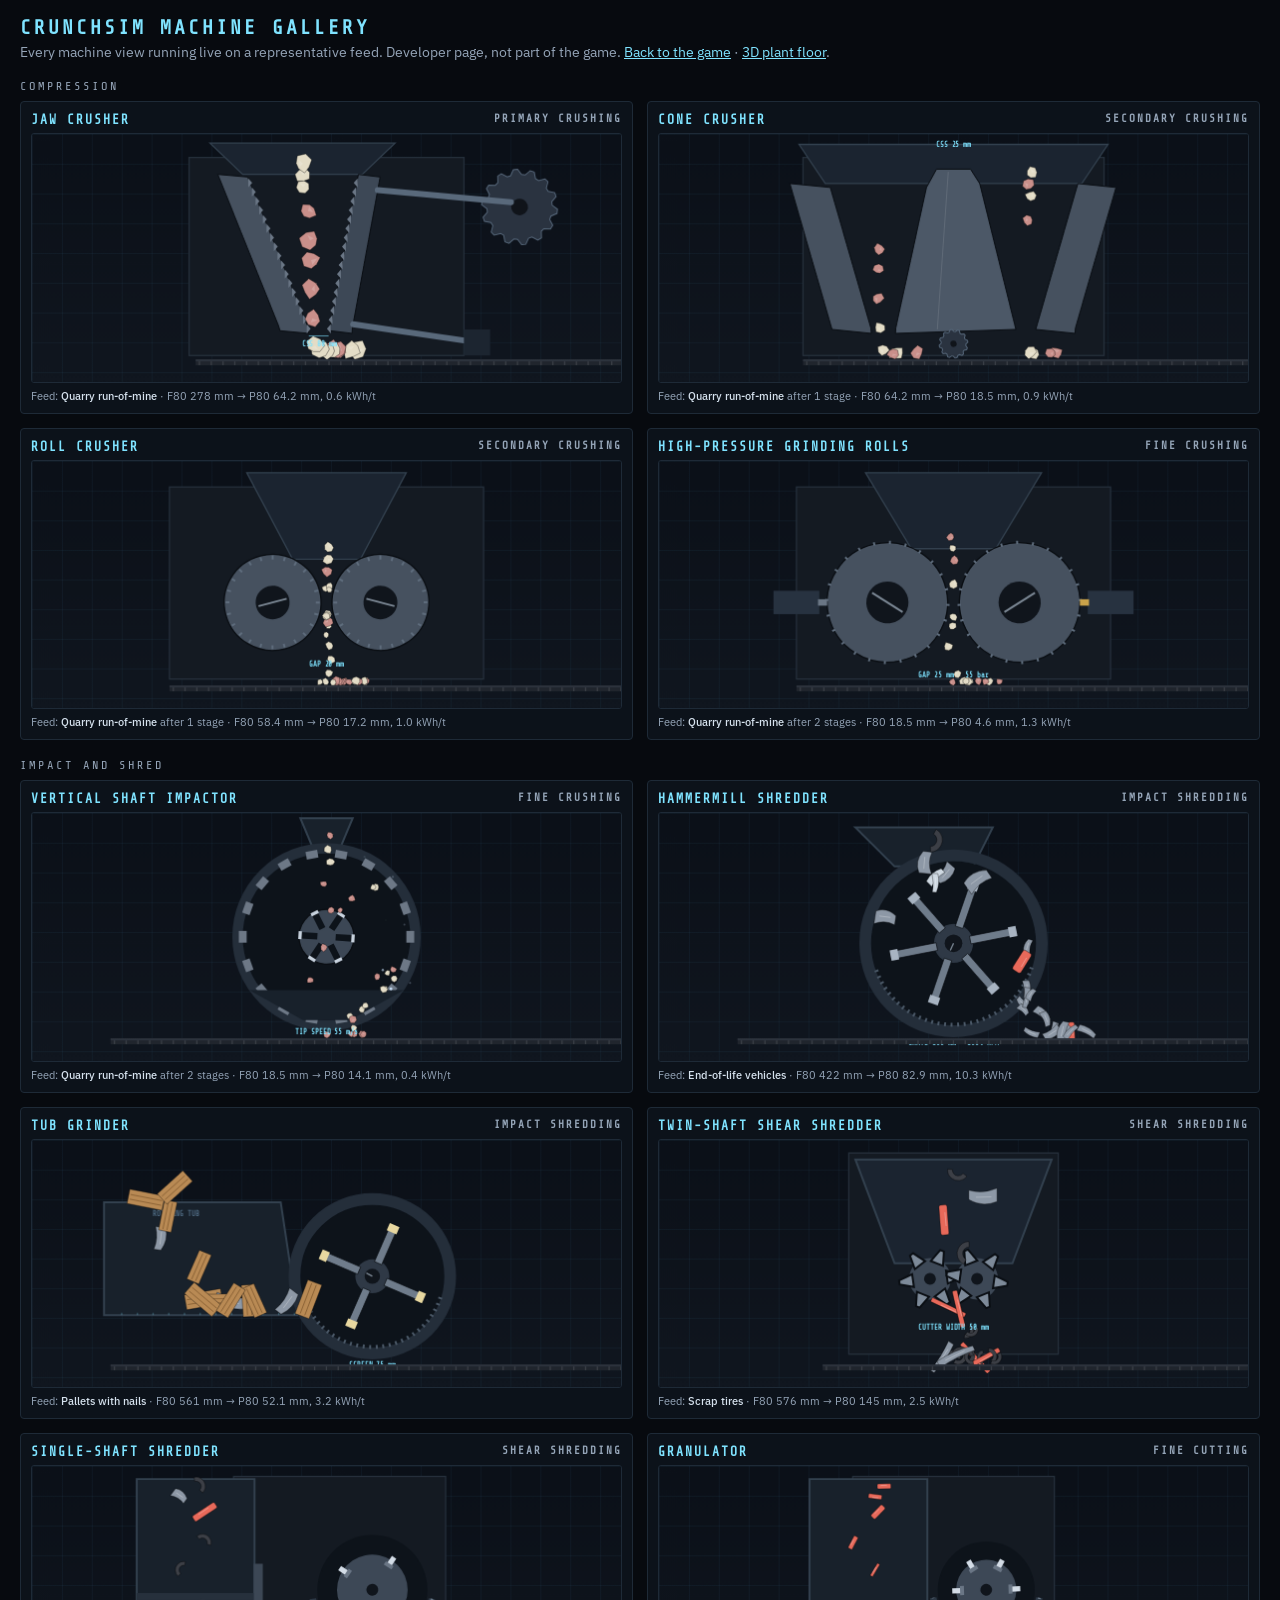
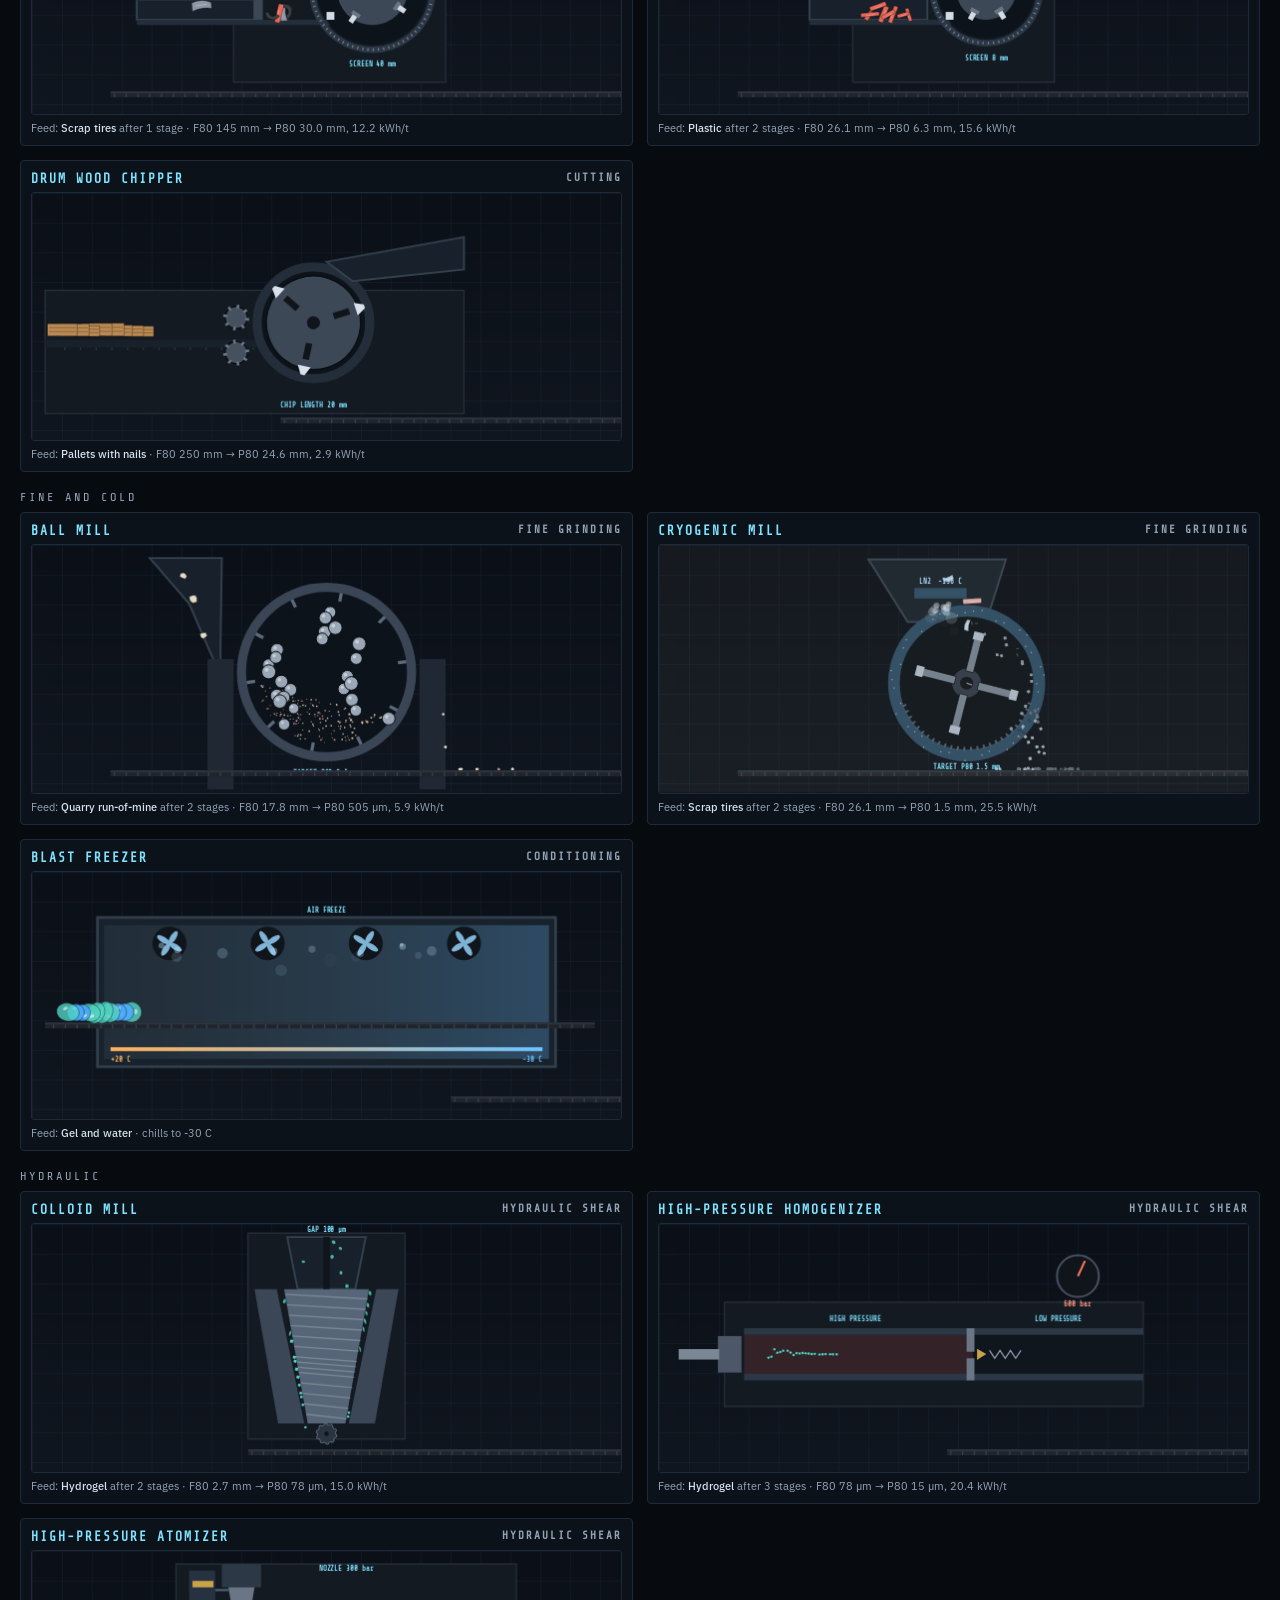
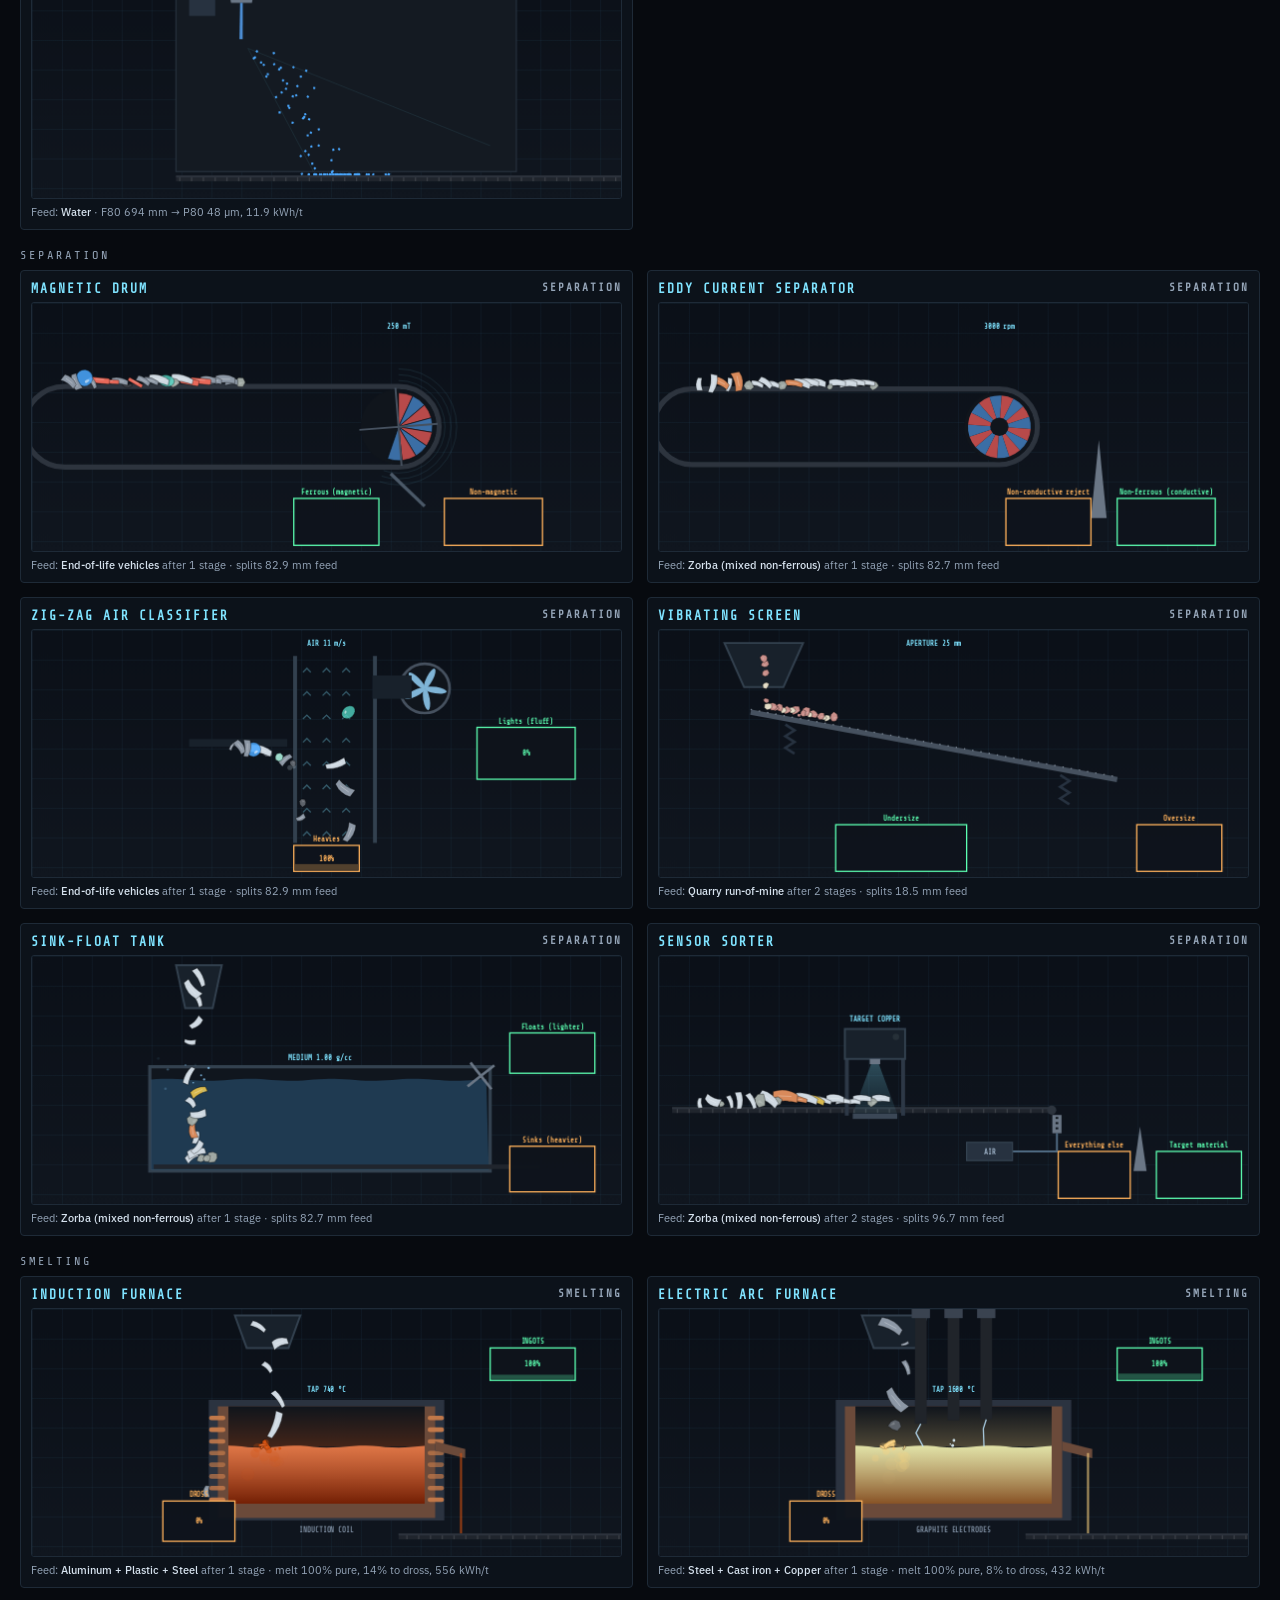
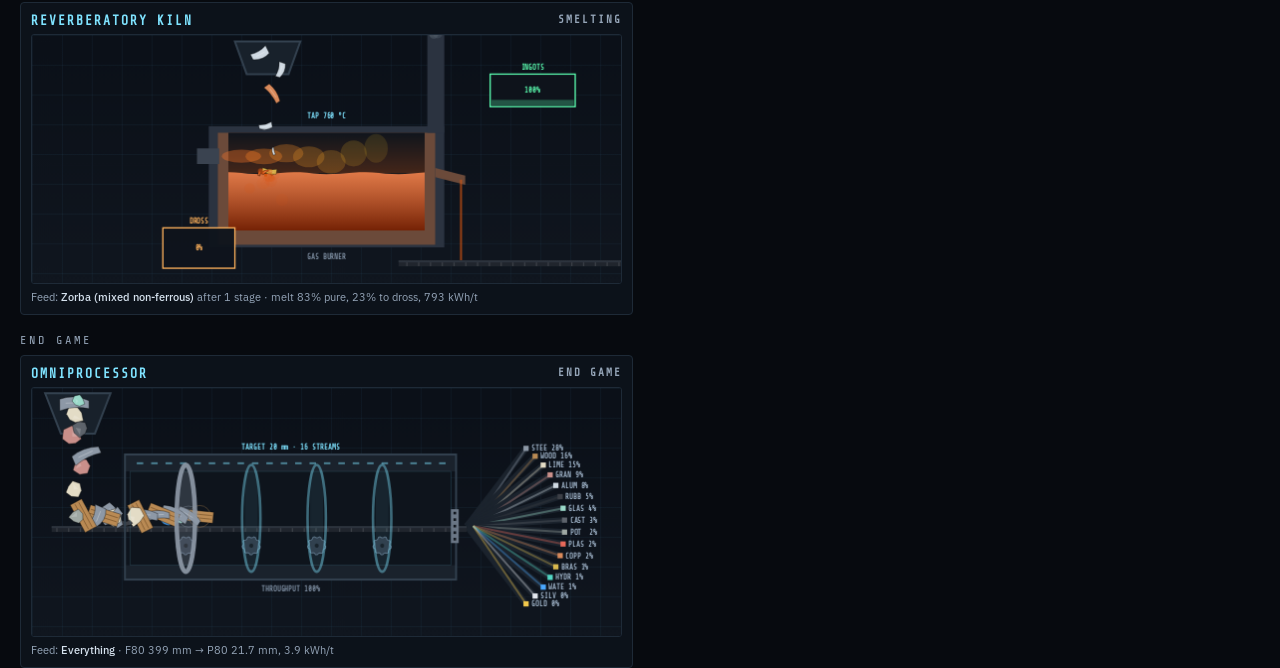
==== commit 45546db5: "NEXT STEP: an unpayable SERVICE becomes SELL or the advance; rebuild after merging #339-#345 With a " ====
--- a/gallery.html
+++ b/gallery.html
@@ -25,7 +25,7 @@
   <p class="lead">Every machine view running live on a representative feed. Developer page, not part of the game. <a href="index.html" style="color:var(--cyan)">Back to the game</a> &middot; <a href="plant3d.html" style="color:var(--cyan)">3D plant floor</a>.</p>
   <div id="root"></div>
 
-  <script src="js/data.js?v=269480a8b0"></script>
+  <script src="js/data.js?v=13b9ad1bd4"></script>
   <script src="js/sim.js?v=cc130838f0"></script>
   <script src="js/cam.js?v=31a0143aae"></script>
   <script src="js/scenes-a.js?v=c6fcdb1f5d"></script>
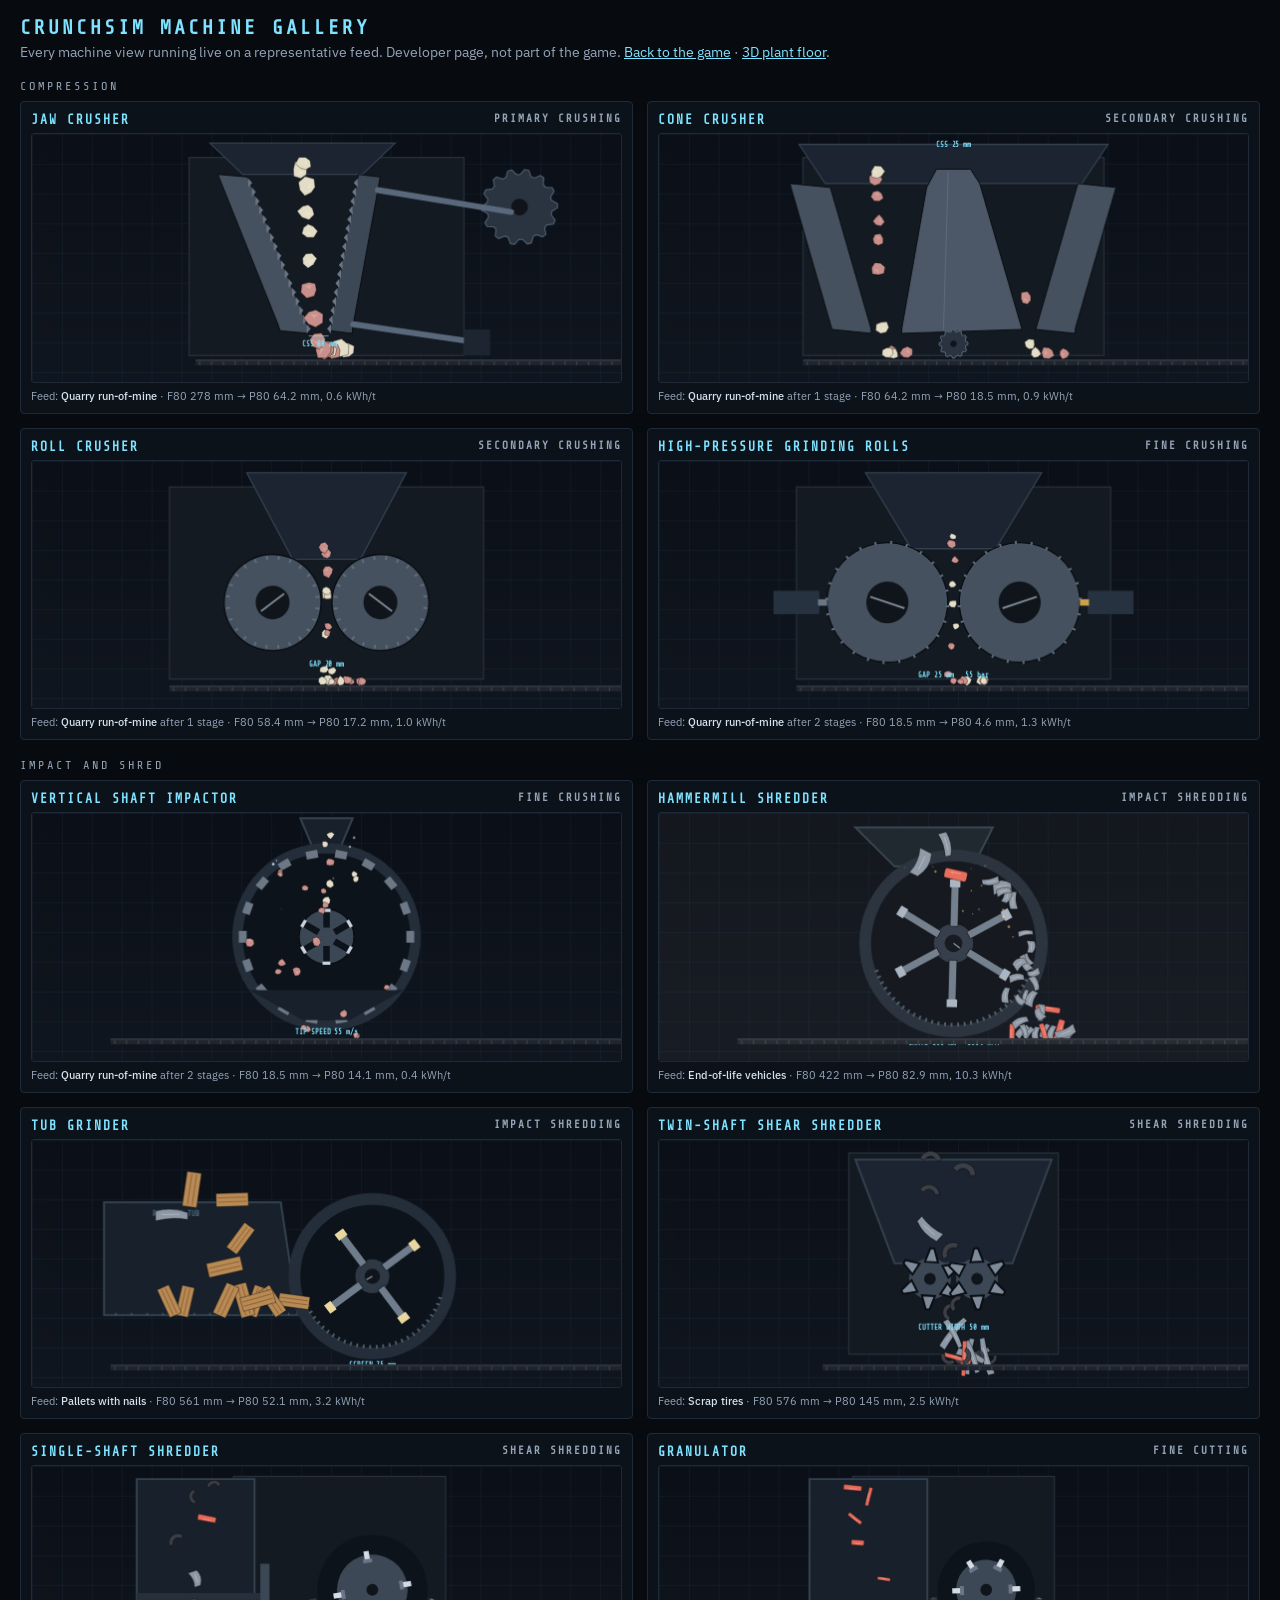
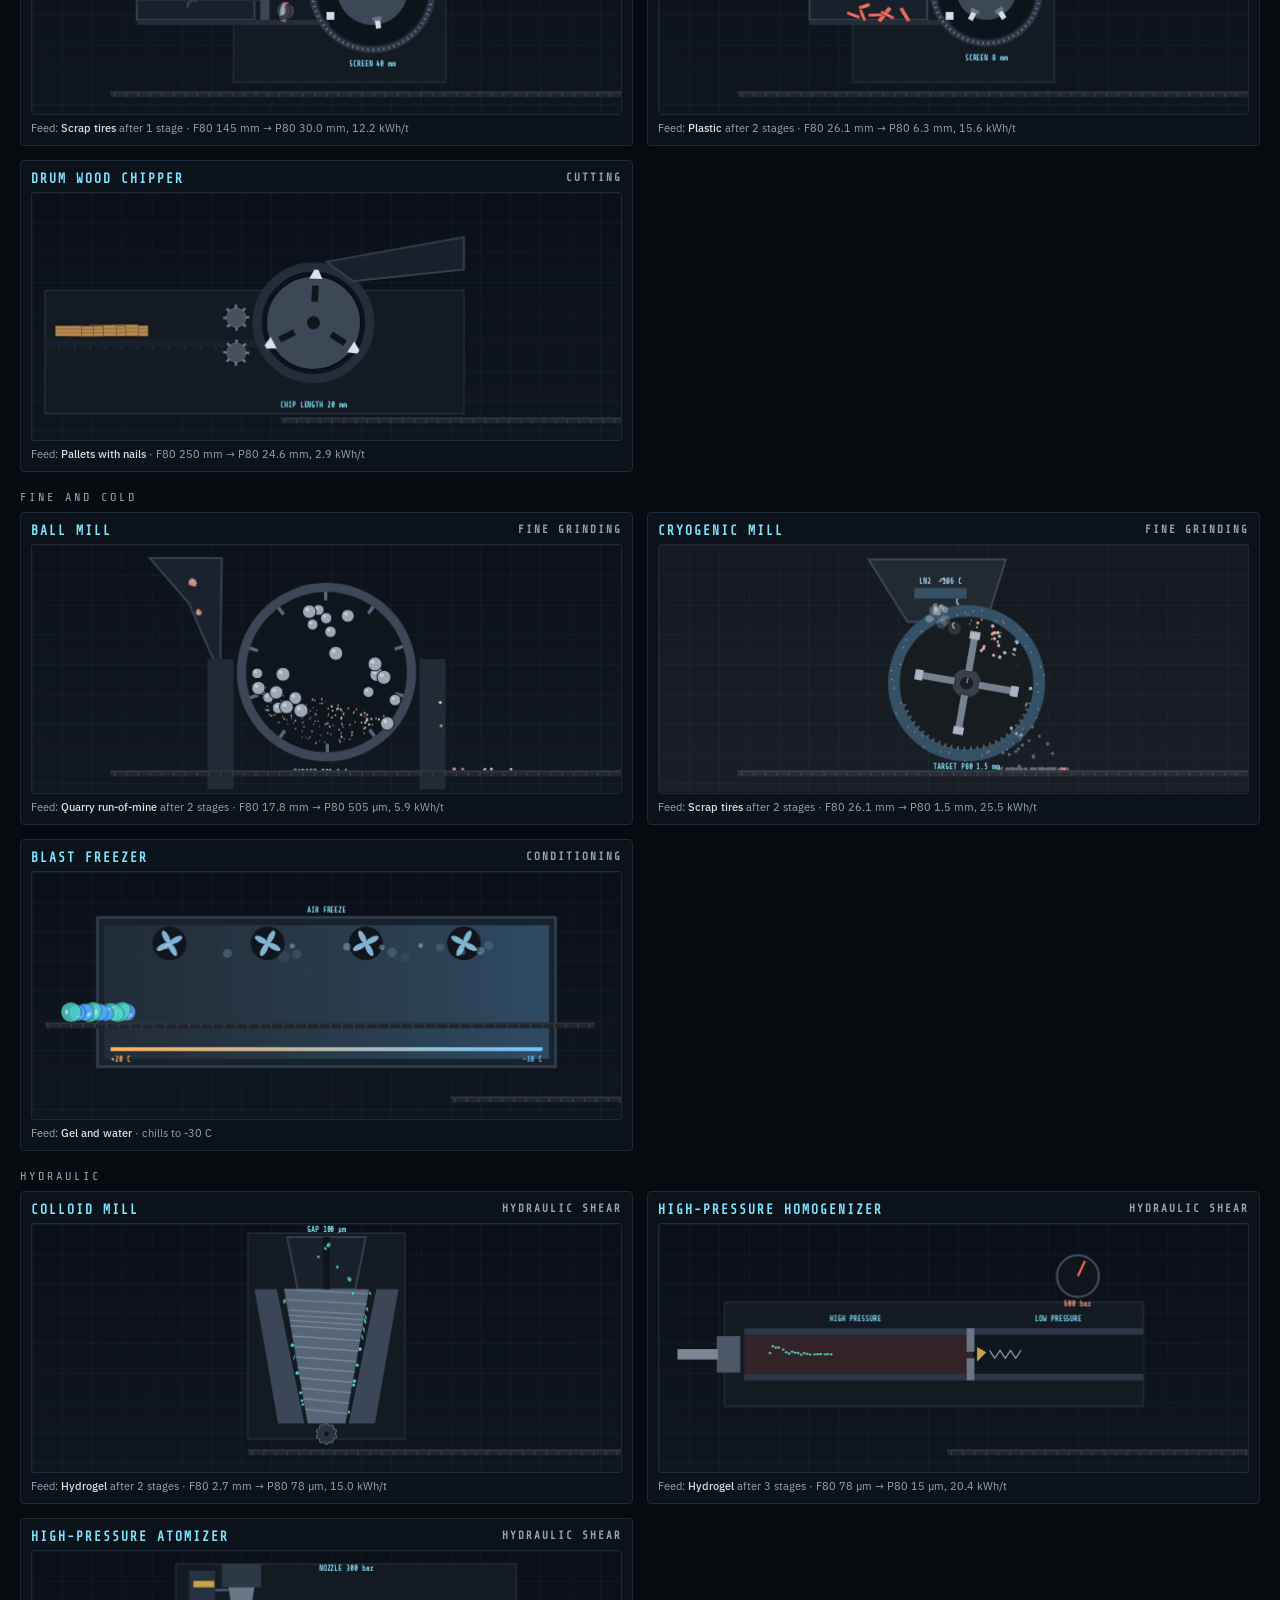
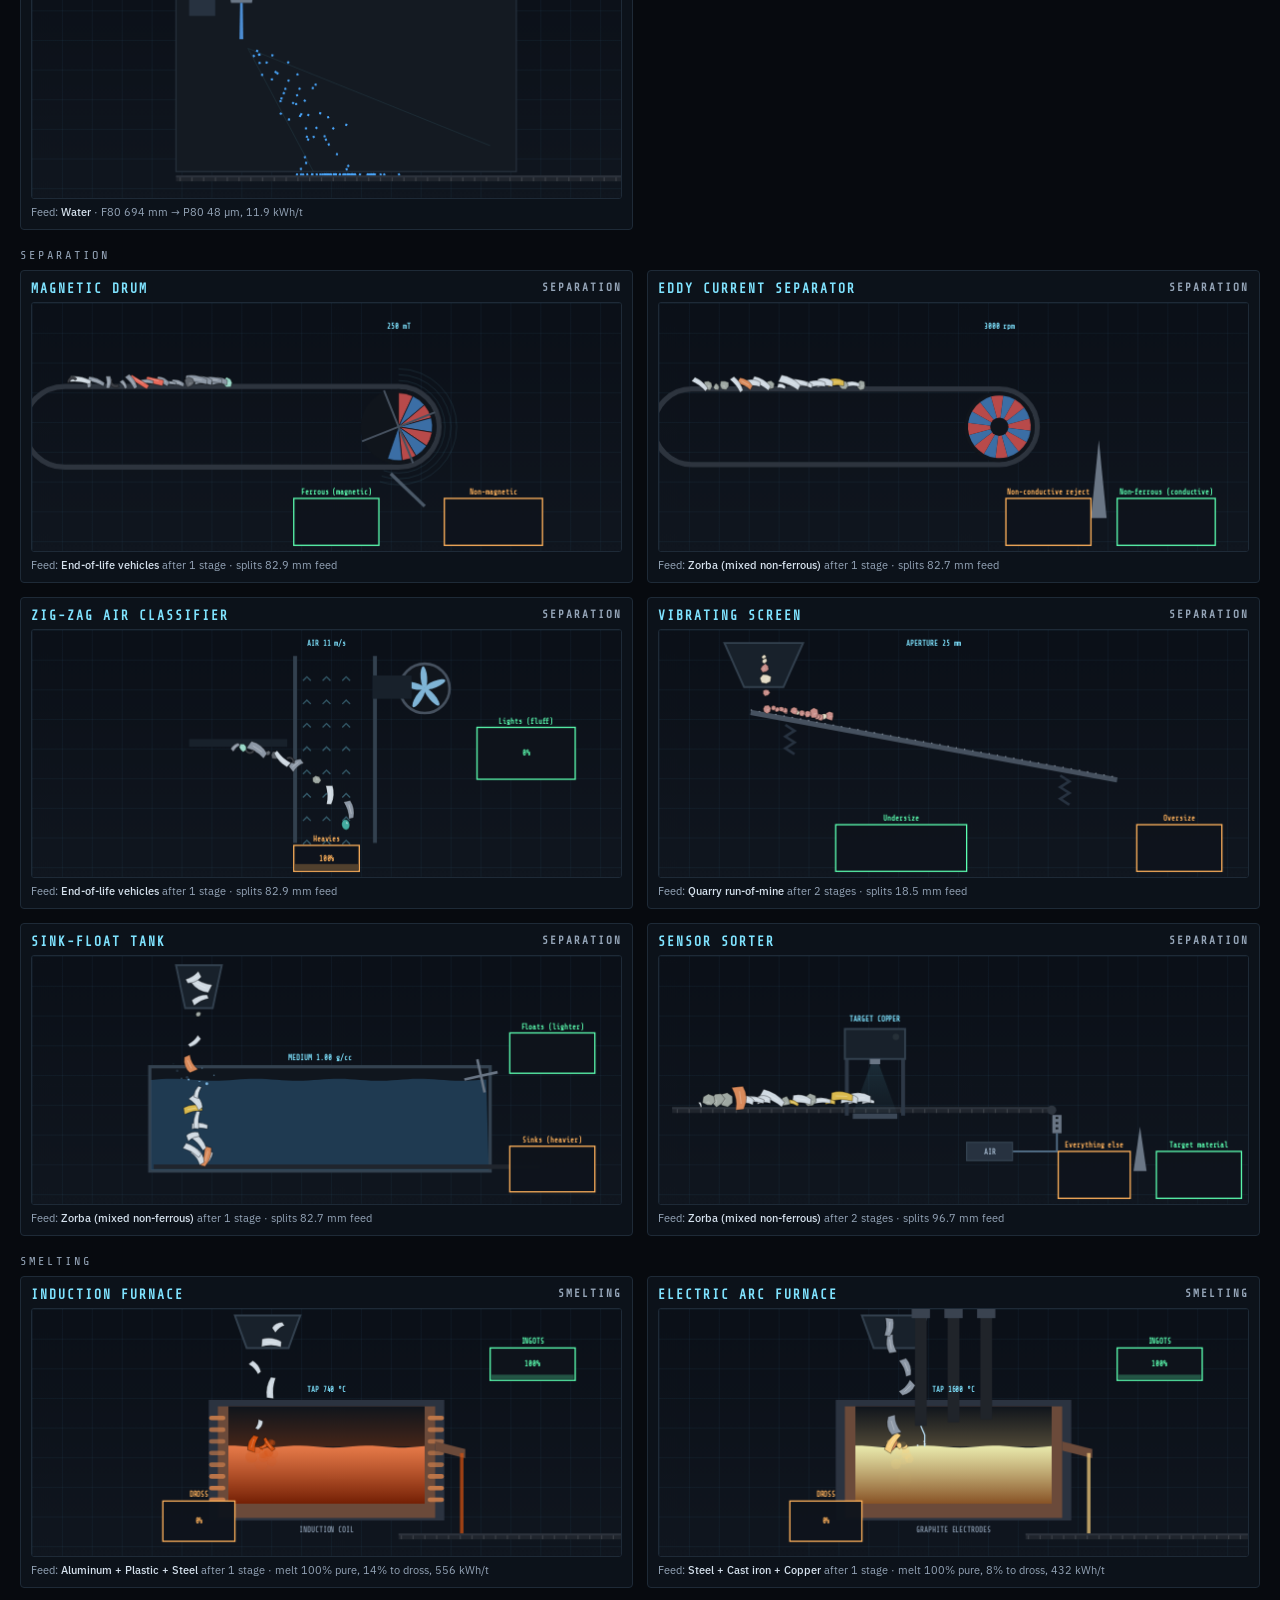
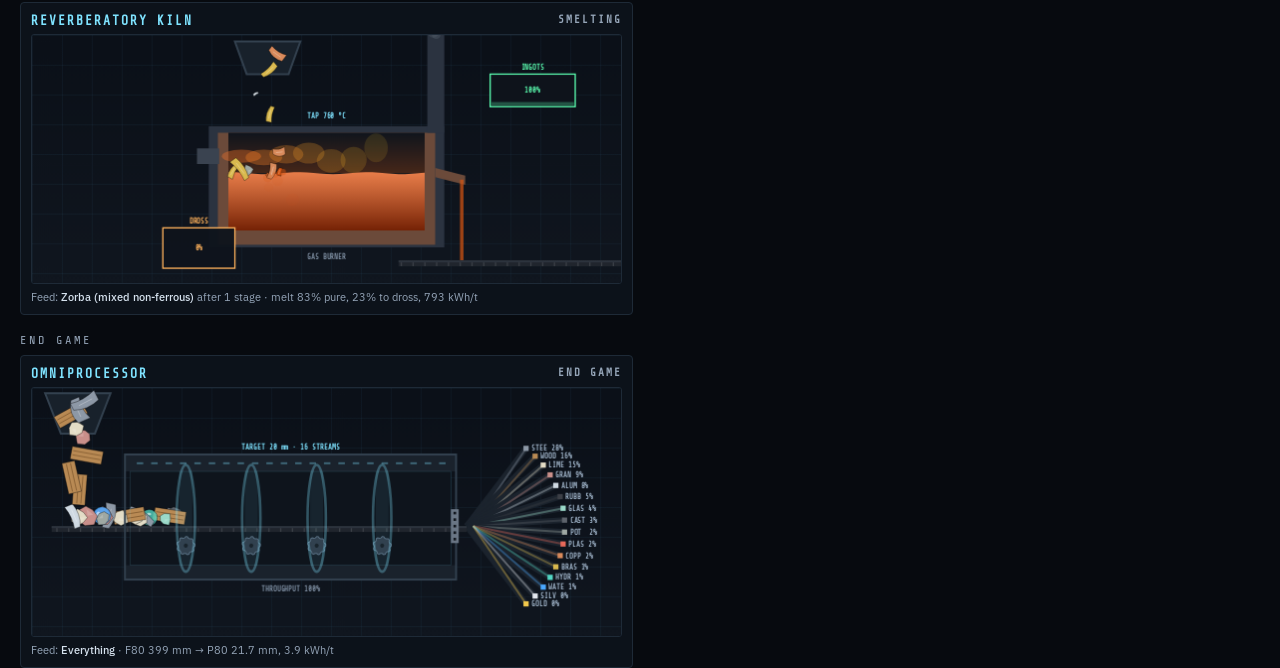
==== commit 0c086193: "NEXT STEP never offers a refused SERVICE or BUY; tests render gated panels again; finer price key; q" ====
--- a/gallery.html
+++ b/gallery.html
@@ -5,7 +5,7 @@
   <meta name="viewport" content="width=device-width, initial-scale=1">
   <title>CrunchSim gallery</title>
   <link href="https://fonts.googleapis.com/css2?family=Share+Tech+Mono&family=IBM+Plex+Sans:wght@400;500;600&display=swap" rel="stylesheet">
-  <link rel="stylesheet" href="css/style.css?v=e0ca6e9853">
+  <link rel="stylesheet" href="css/style.css?v=fdba9f5106">
   <style>
     body { overflow: auto; padding: 16px 20px; }
     h1 { font-family: var(--mono); letter-spacing: 3px; color: var(--cyan); font-size: 20px; margin: 0 0 4px; }
--- a/css/style.css
+++ b/css/style.css
@@ -515,7 +515,8 @@
 .lc-bin { height: 84px; margin: 2px 26px; border: 3px solid #5d6b7b; border-top: 0; border-radius: 0 0 10px 10px; padding: 4px; display: flex; align-items: flex-end; background: #0b1018; }
 .lc-fill { width: 100%; height: 88%; display: flex; flex-direction: column; overflow: hidden; border-radius: 2px; }
 .lc-fill i { display: block; min-height: 2px; }
-.lc-t { display: flex; justify-content: space-between; align-items: baseline; font-size: 13px; }
+.lc-t { display: flex; flex-wrap: wrap; column-gap: 8px; justify-content: space-between; align-items: baseline; font-size: 13px; }
+.lc-t b, .lc-t span { white-space: nowrap; }   /* #353: '10,000 t' and 'paid $134/t' wrap as whole pieces */
 .lc-t b { font-family: var(--mono); font-size: 16px; font-weight: 400; color: var(--text); margin-right: 4px; }
 .lc-t span { color: var(--muted); font-size: 12px; }
 .lc-comp { display: flex; height: 6px; border-radius: 3px; overflow: hidden; background: var(--line); }
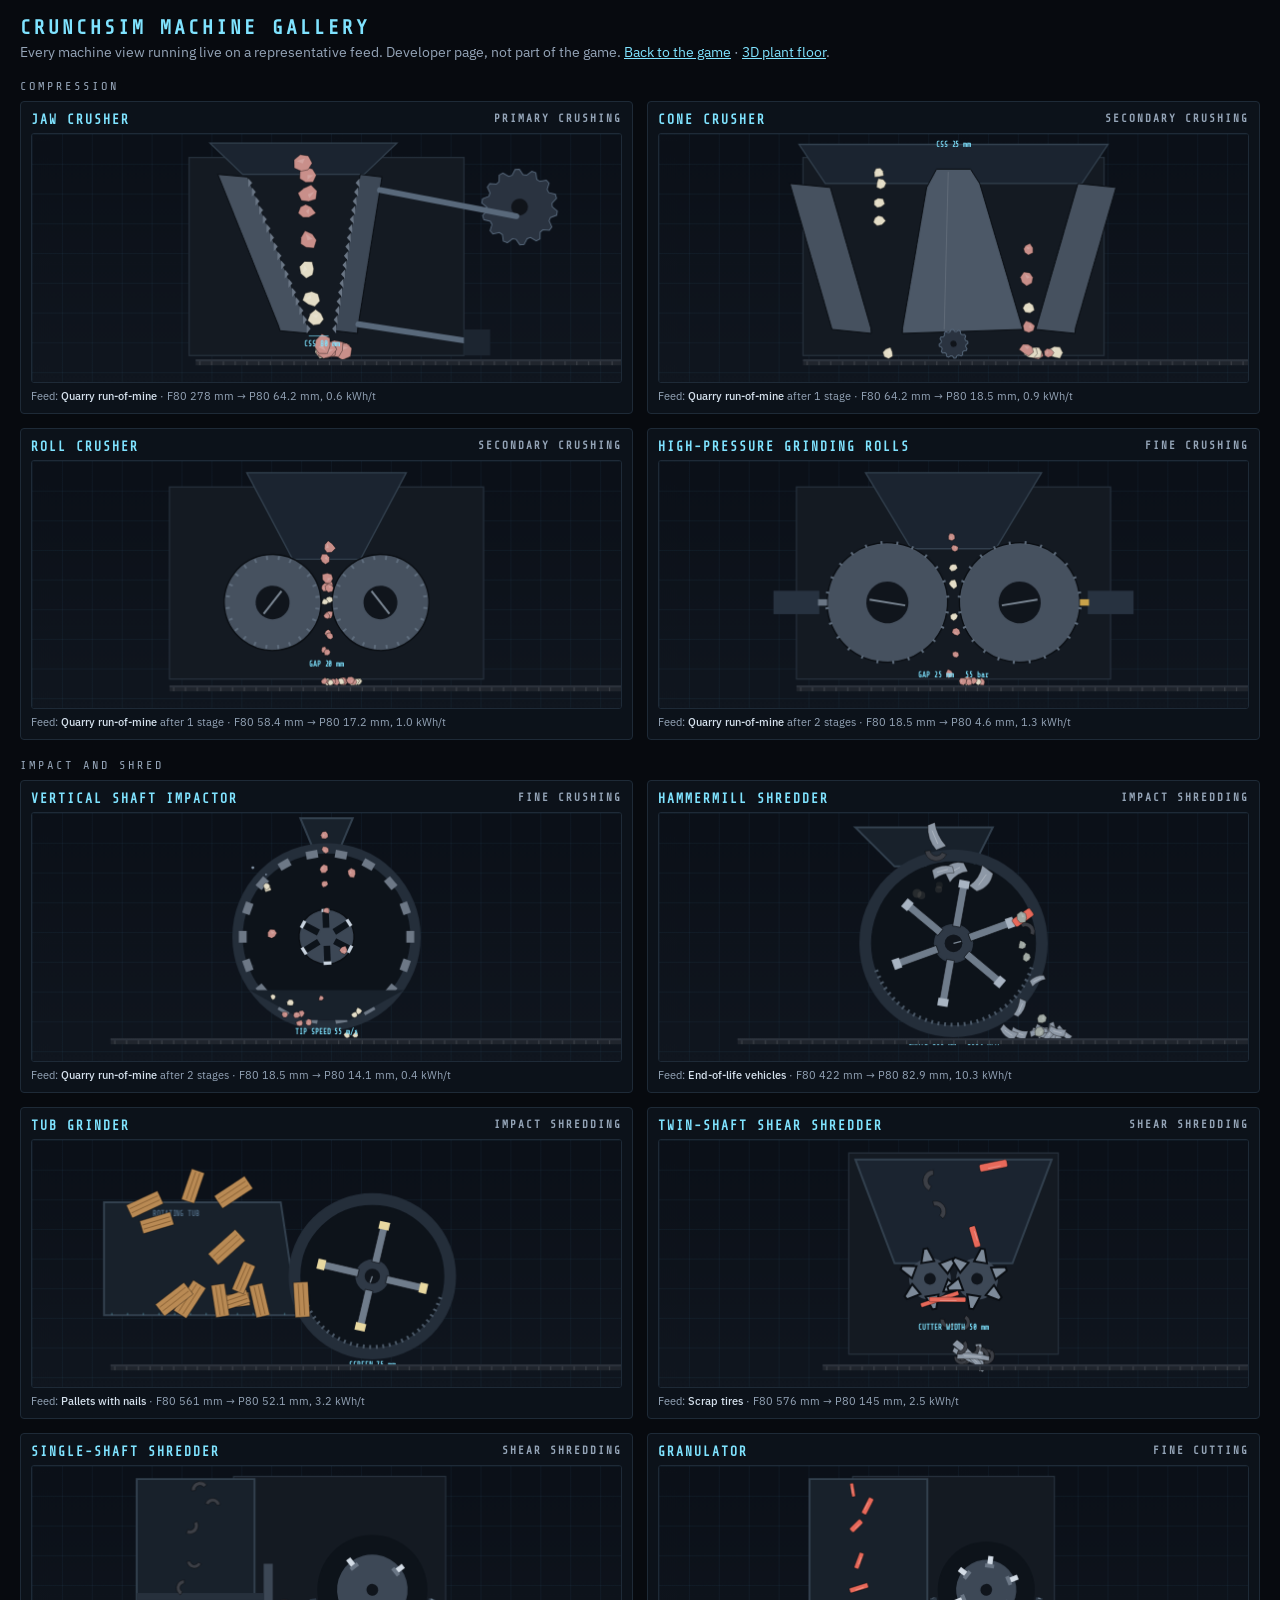
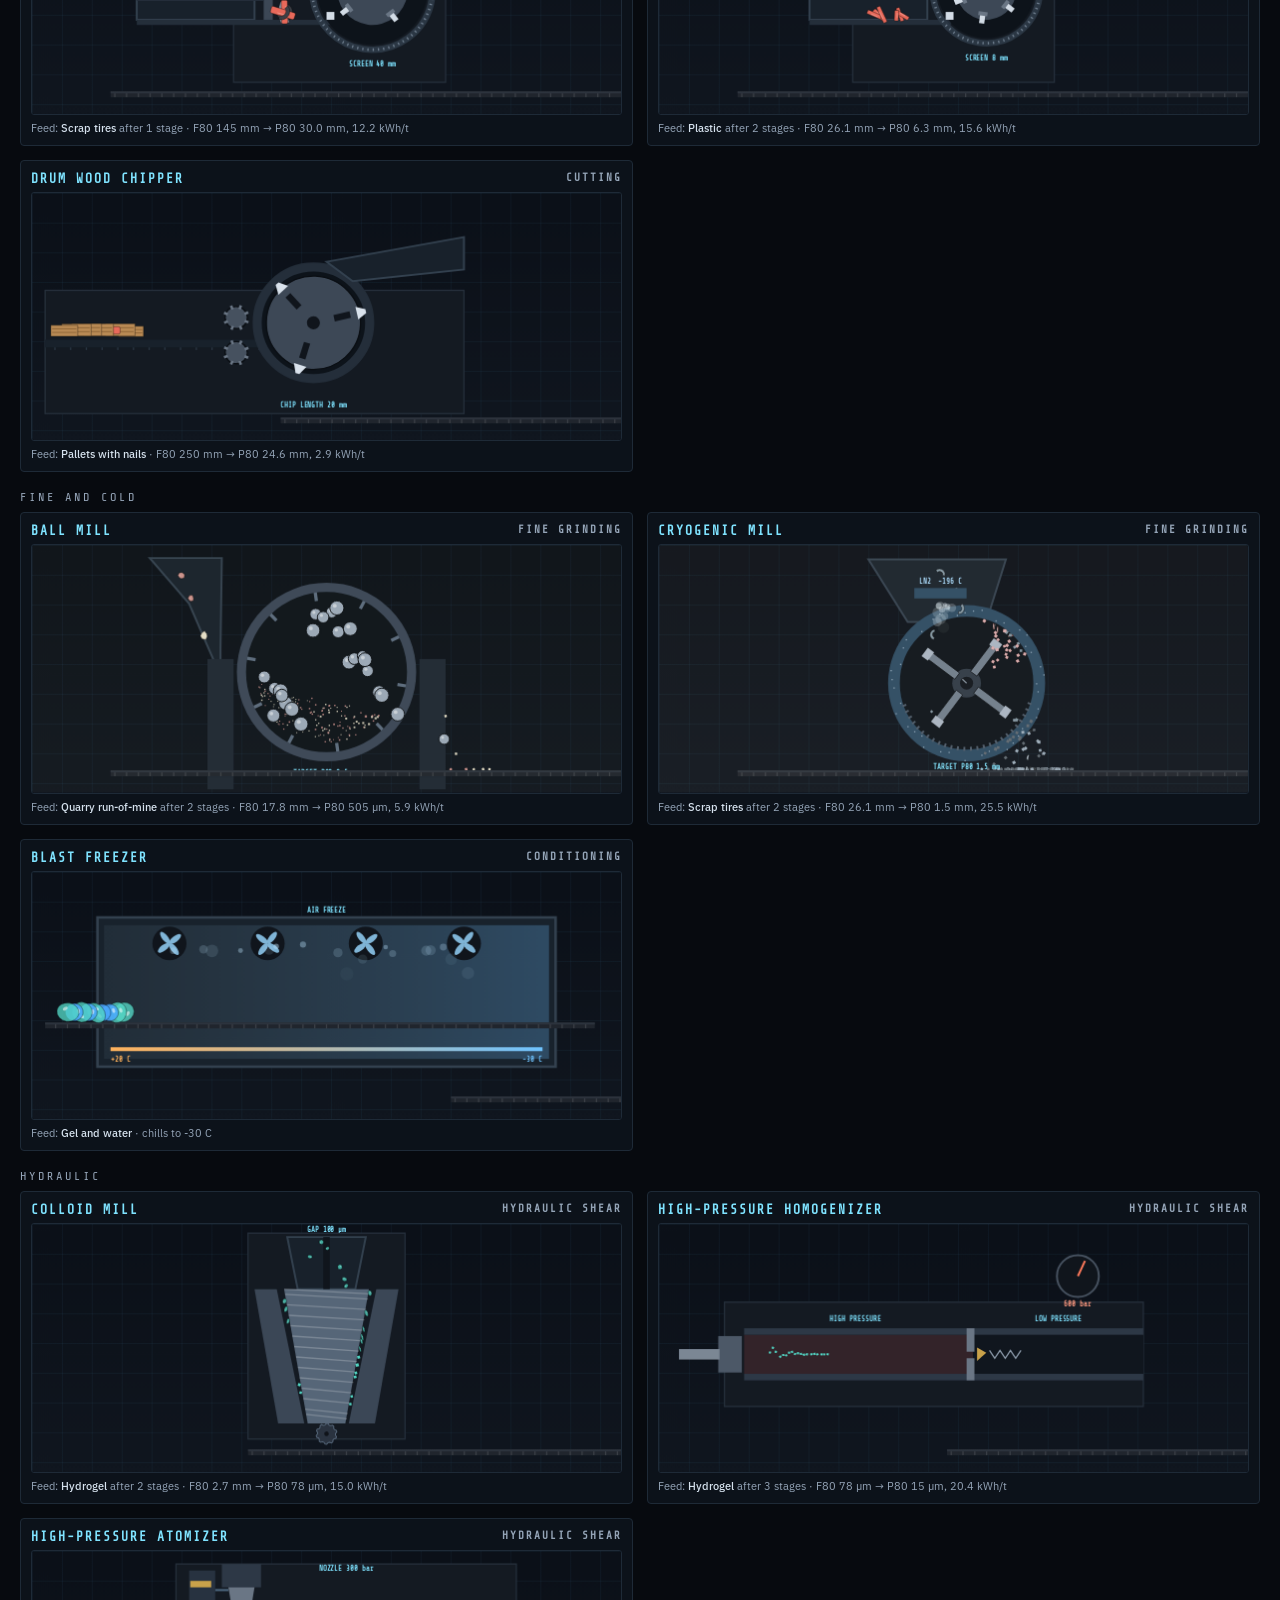
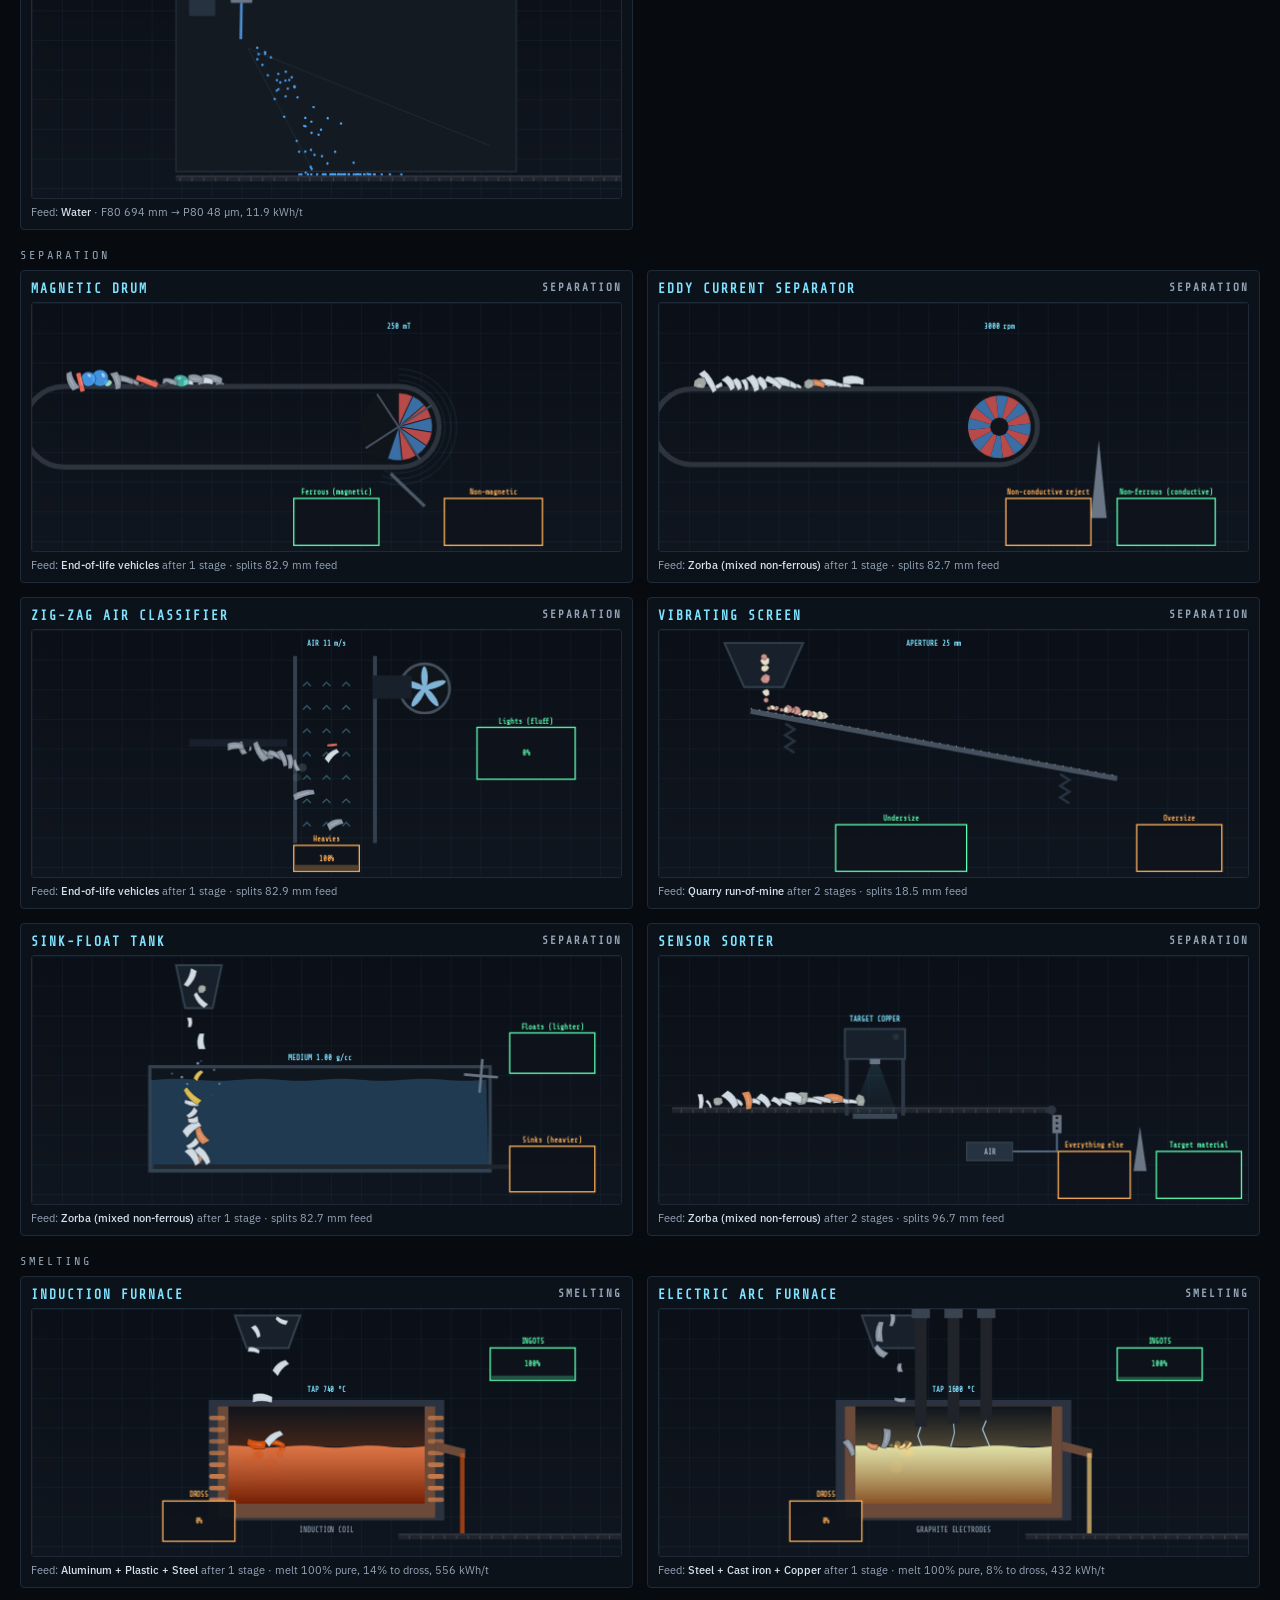
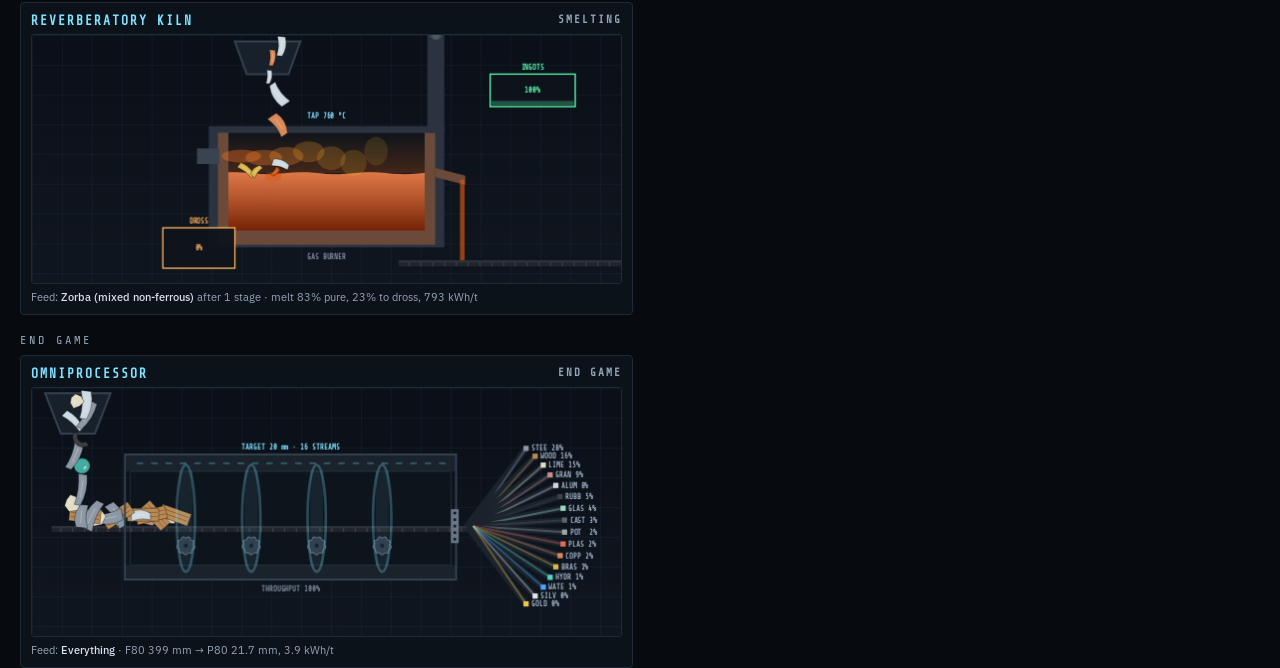
==== commit 98106396: "Merge display fixes #367, #370-#374; the process line rebinds its clicks when the line is rebuilt Th" ====
--- a/gallery.html
+++ b/gallery.html
@@ -5,7 +5,7 @@
   <meta name="viewport" content="width=device-width, initial-scale=1">
   <title>CrunchSim gallery</title>
   <link href="https://fonts.googleapis.com/css2?family=Share+Tech+Mono&family=IBM+Plex+Sans:wght@400;500;600&display=swap" rel="stylesheet">
-  <link rel="stylesheet" href="css/style.css?v=fdba9f5106">
+  <link rel="stylesheet" href="css/style.css?v=f1a009d52c">
   <style>
     body { overflow: auto; padding: 16px 20px; }
     h1 { font-family: var(--mono); letter-spacing: 3px; color: var(--cyan); font-size: 20px; margin: 0 0 4px; }
--- a/css/style.css
+++ b/css/style.css
@@ -392,7 +392,7 @@
 .loop.process { display: flex; align-items: stretch; overflow-x: auto; scrollbar-width: thin; }
 .p-node { flex: 1 1 0; min-width: 104px; position: relative; align-items: flex-start !important; text-align: left; gap: 2px !important; padding: 7px 10px !important; border-right: 0 !important; }
 .p-node::after { display: none; }
-.p-node small { font-family: var(--mono); font-size: 10px; letter-spacing: 1.5px; color: var(--muted); }
+.p-node small { font-family: var(--mono); font-size: 10px; letter-spacing: 1.5px; color: var(--muted); white-space: nowrap; overflow: hidden; text-overflow: ellipsis; max-width: 100%; }
 .p-node b { font-family: var(--sans); font-weight: 600 !important; font-size: 12.5px !important; line-height: 1.25; letter-spacing: 0 !important; color: var(--text); overflow: hidden; display: -webkit-box; -webkit-line-clamp: 2; -webkit-box-orient: vertical; max-width: 100%; }
 .p-node span { white-space: nowrap; overflow: hidden; text-overflow: ellipsis; max-width: 100%; }
 .p-node.sorter { background: #0d1d27; }
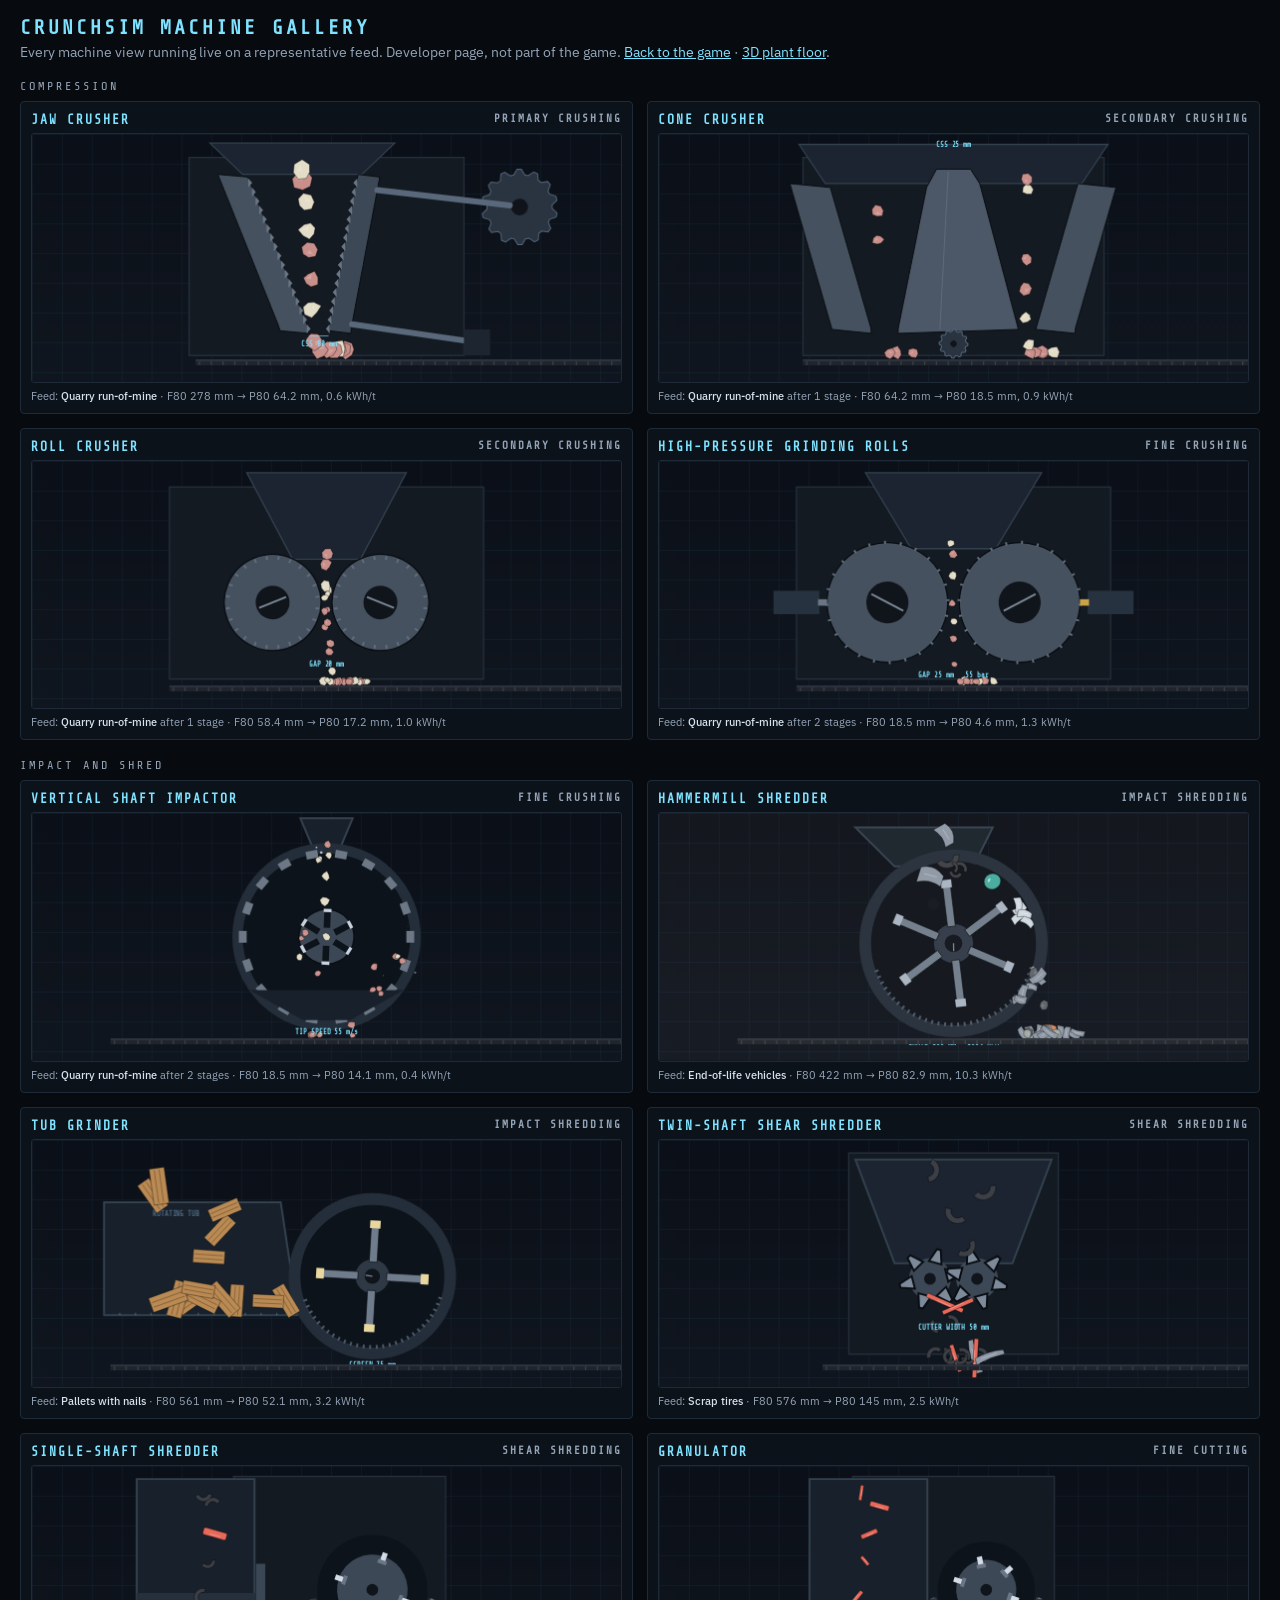
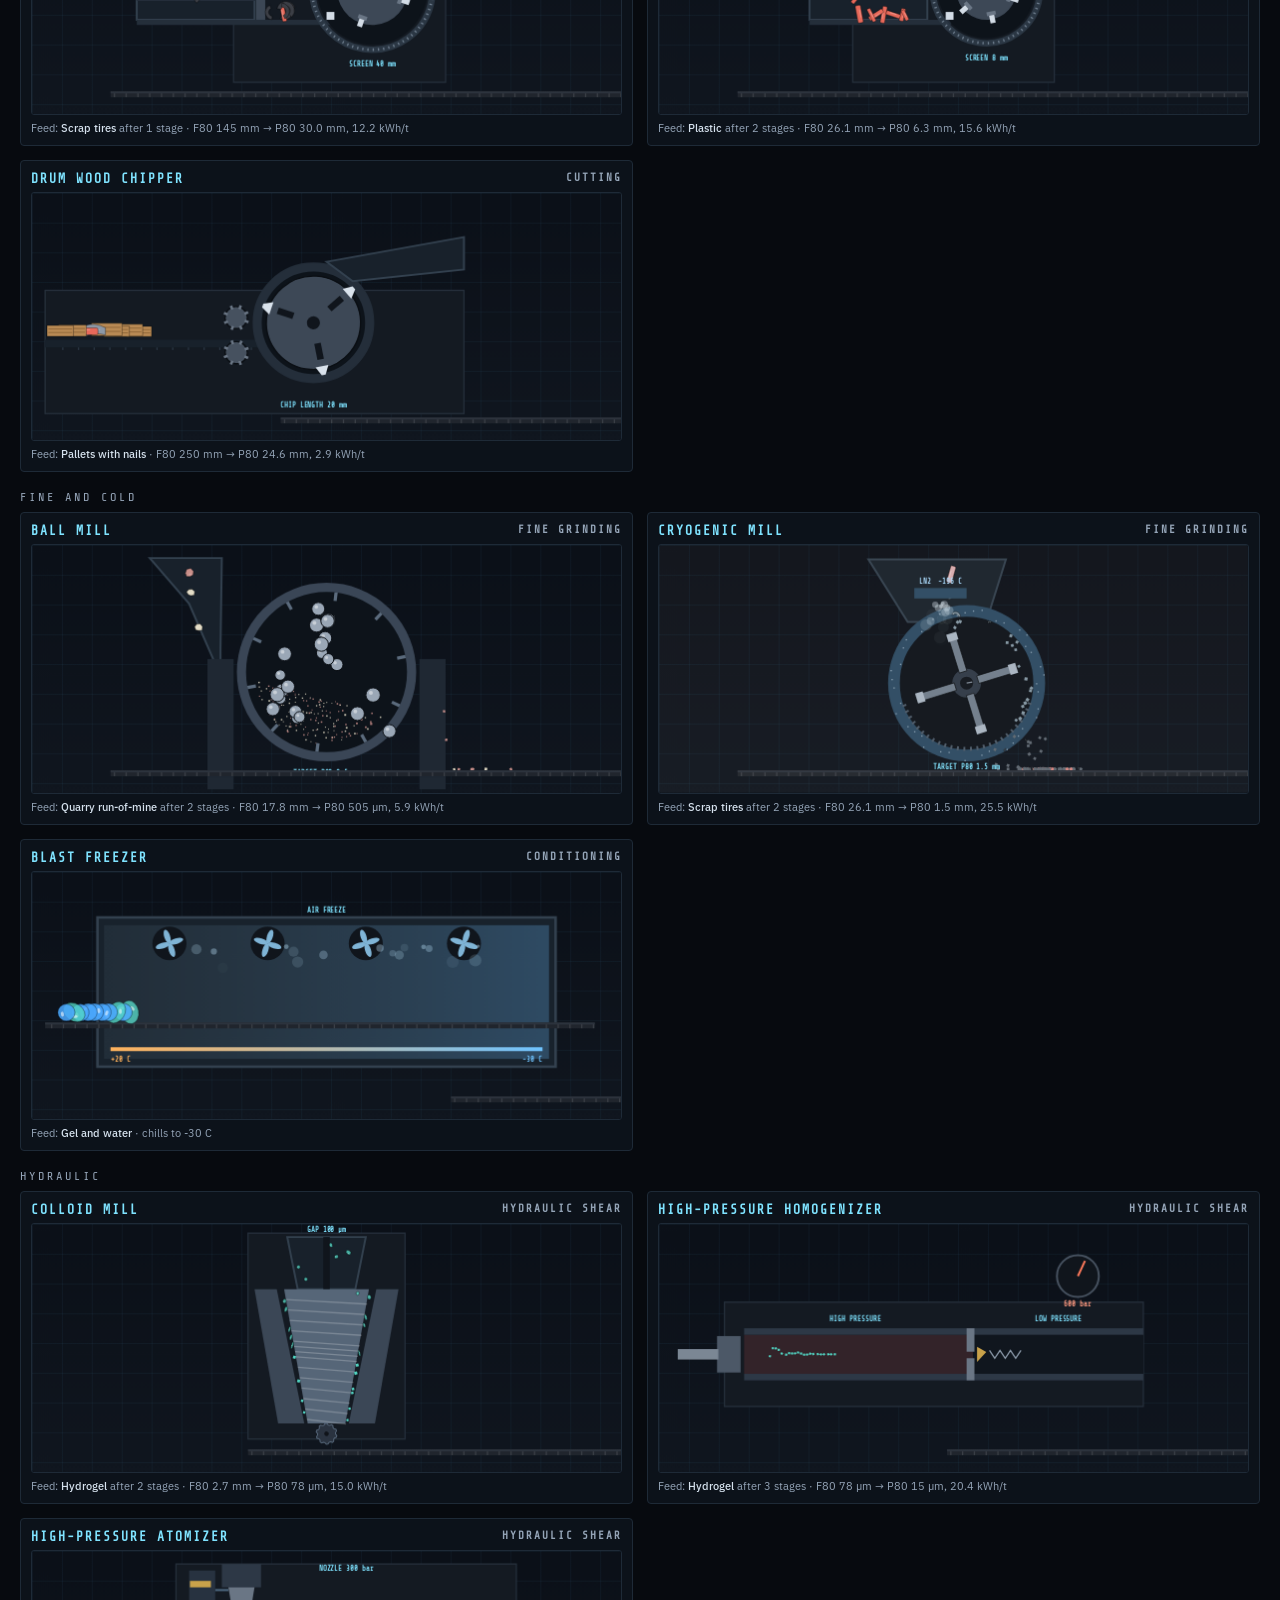
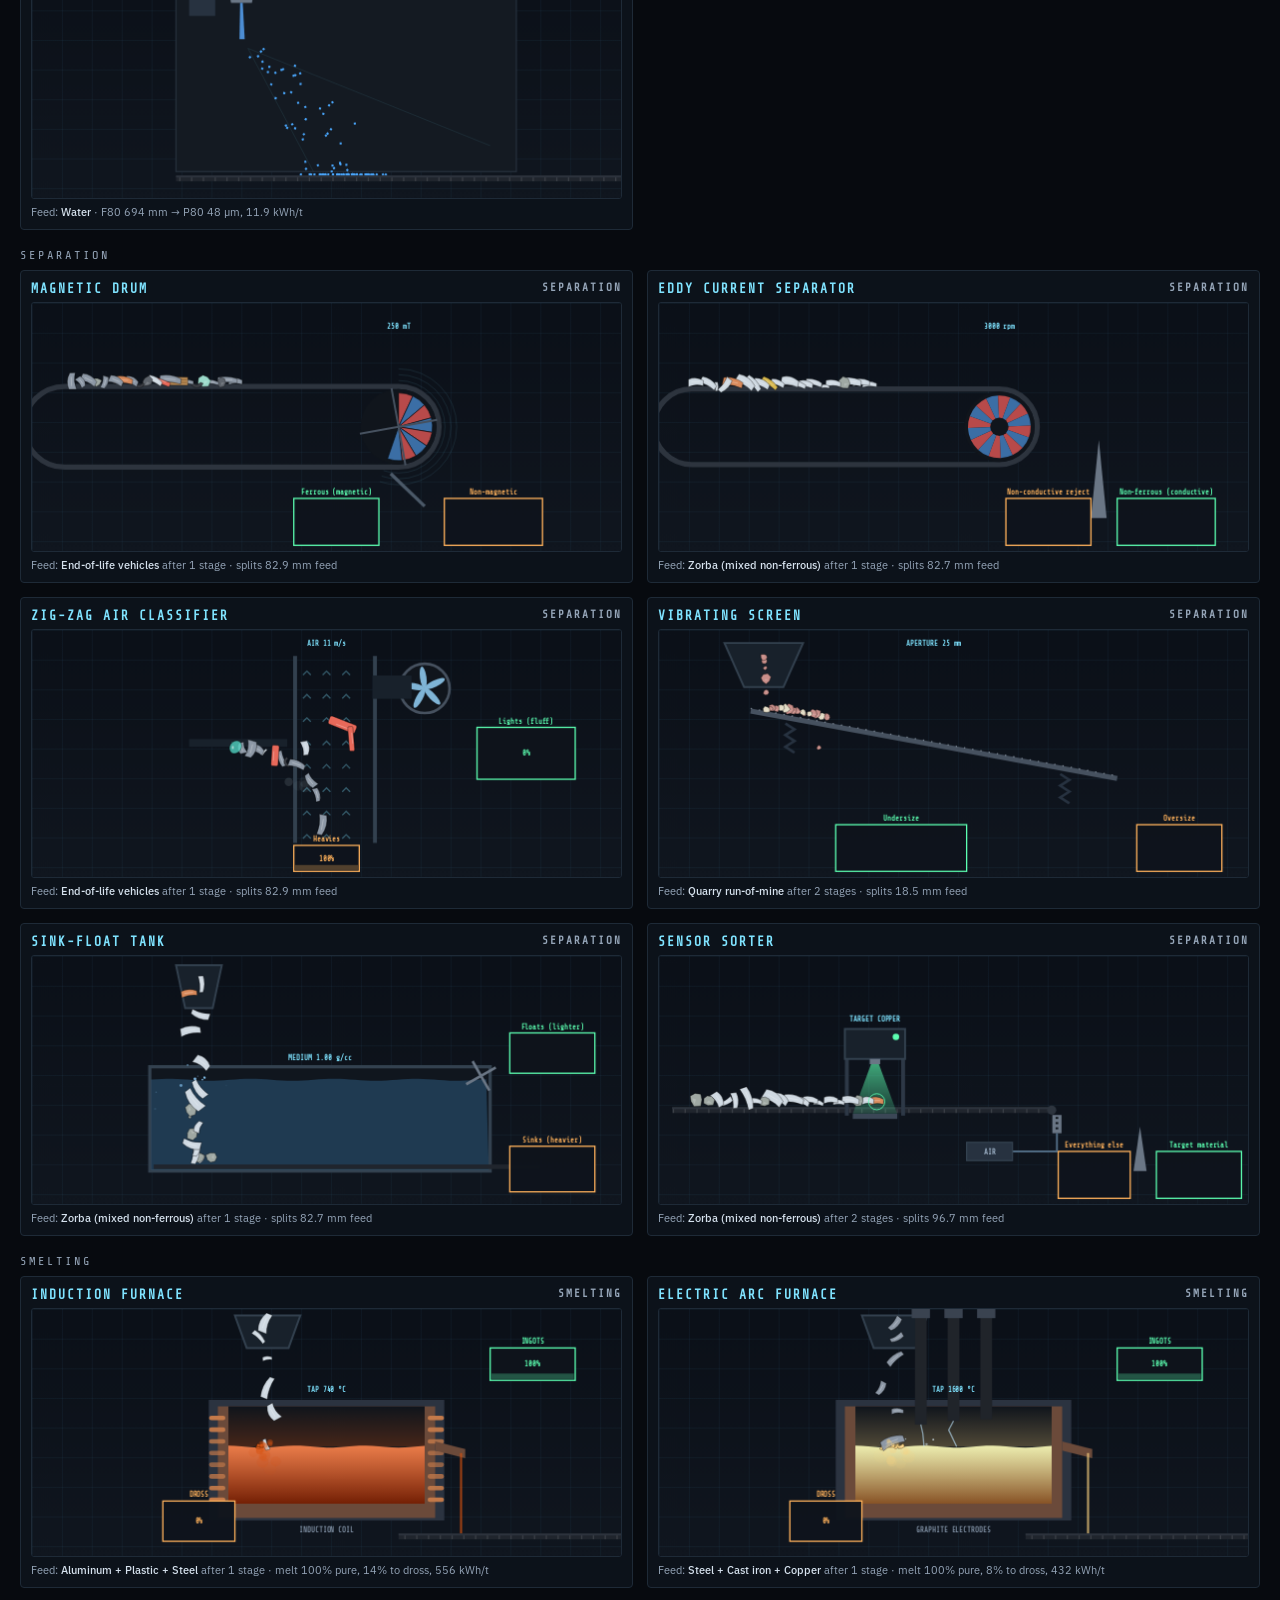
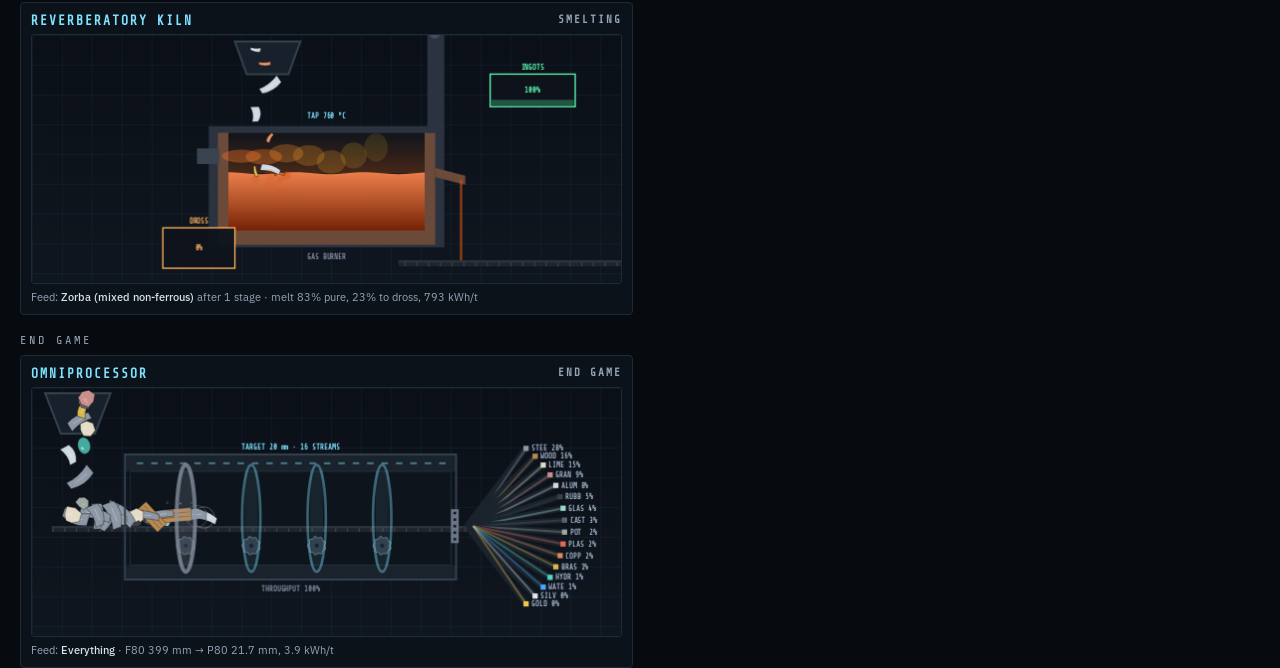
==== commit 5f474840: "Lag on long lines: incremental trial evaluation, deferred card hint, cached bins and lookups, keyed " ====
--- a/gallery.html
+++ b/gallery.html
@@ -26,7 +26,7 @@
   <div id="root"></div>
 
   <script src="js/data.js?v=13b9ad1bd4"></script>
-  <script src="js/sim.js?v=cc130838f0"></script>
+  <script src="js/sim.js?v=f498f1cc07"></script>
   <script src="js/cam.js?v=31a0143aae"></script>
   <script src="js/scenes-a.js?v=c6fcdb1f5d"></script>
   <script src="js/scenes-b.js?v=103592bf12"></script>
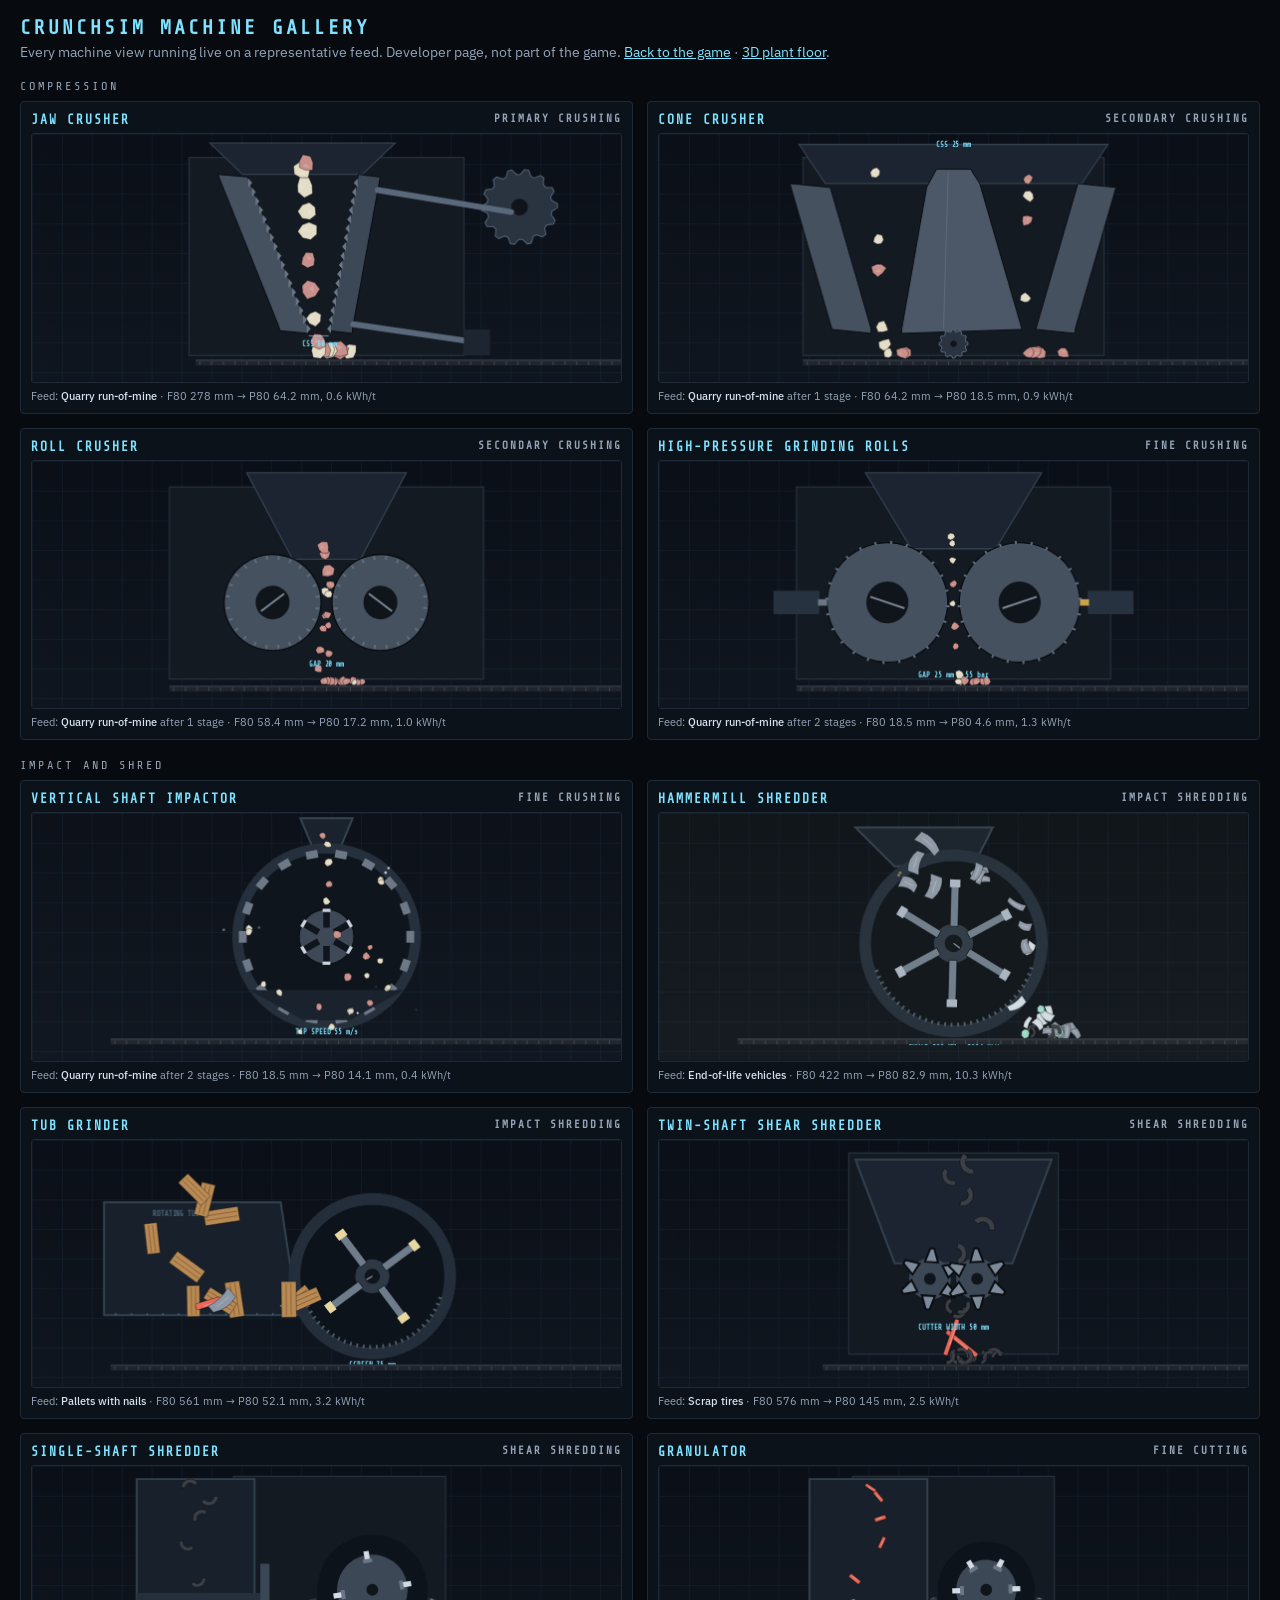
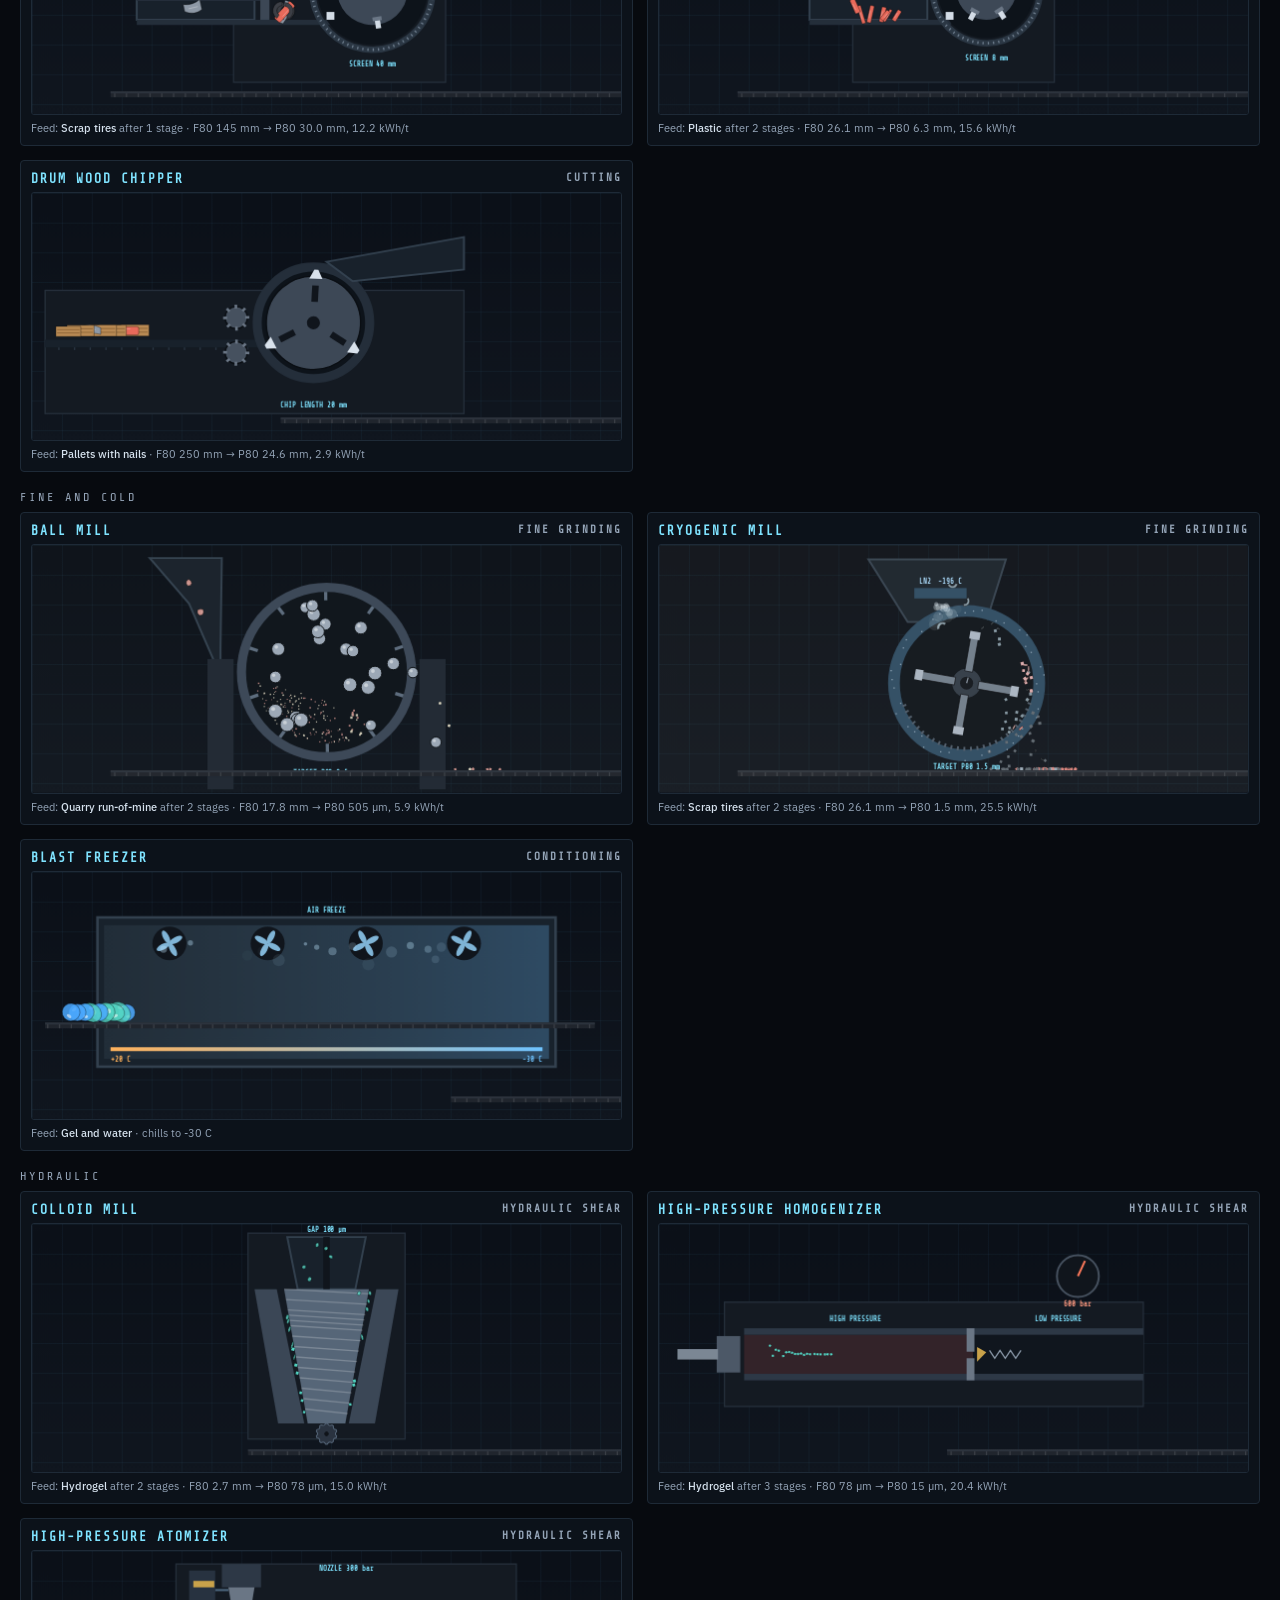
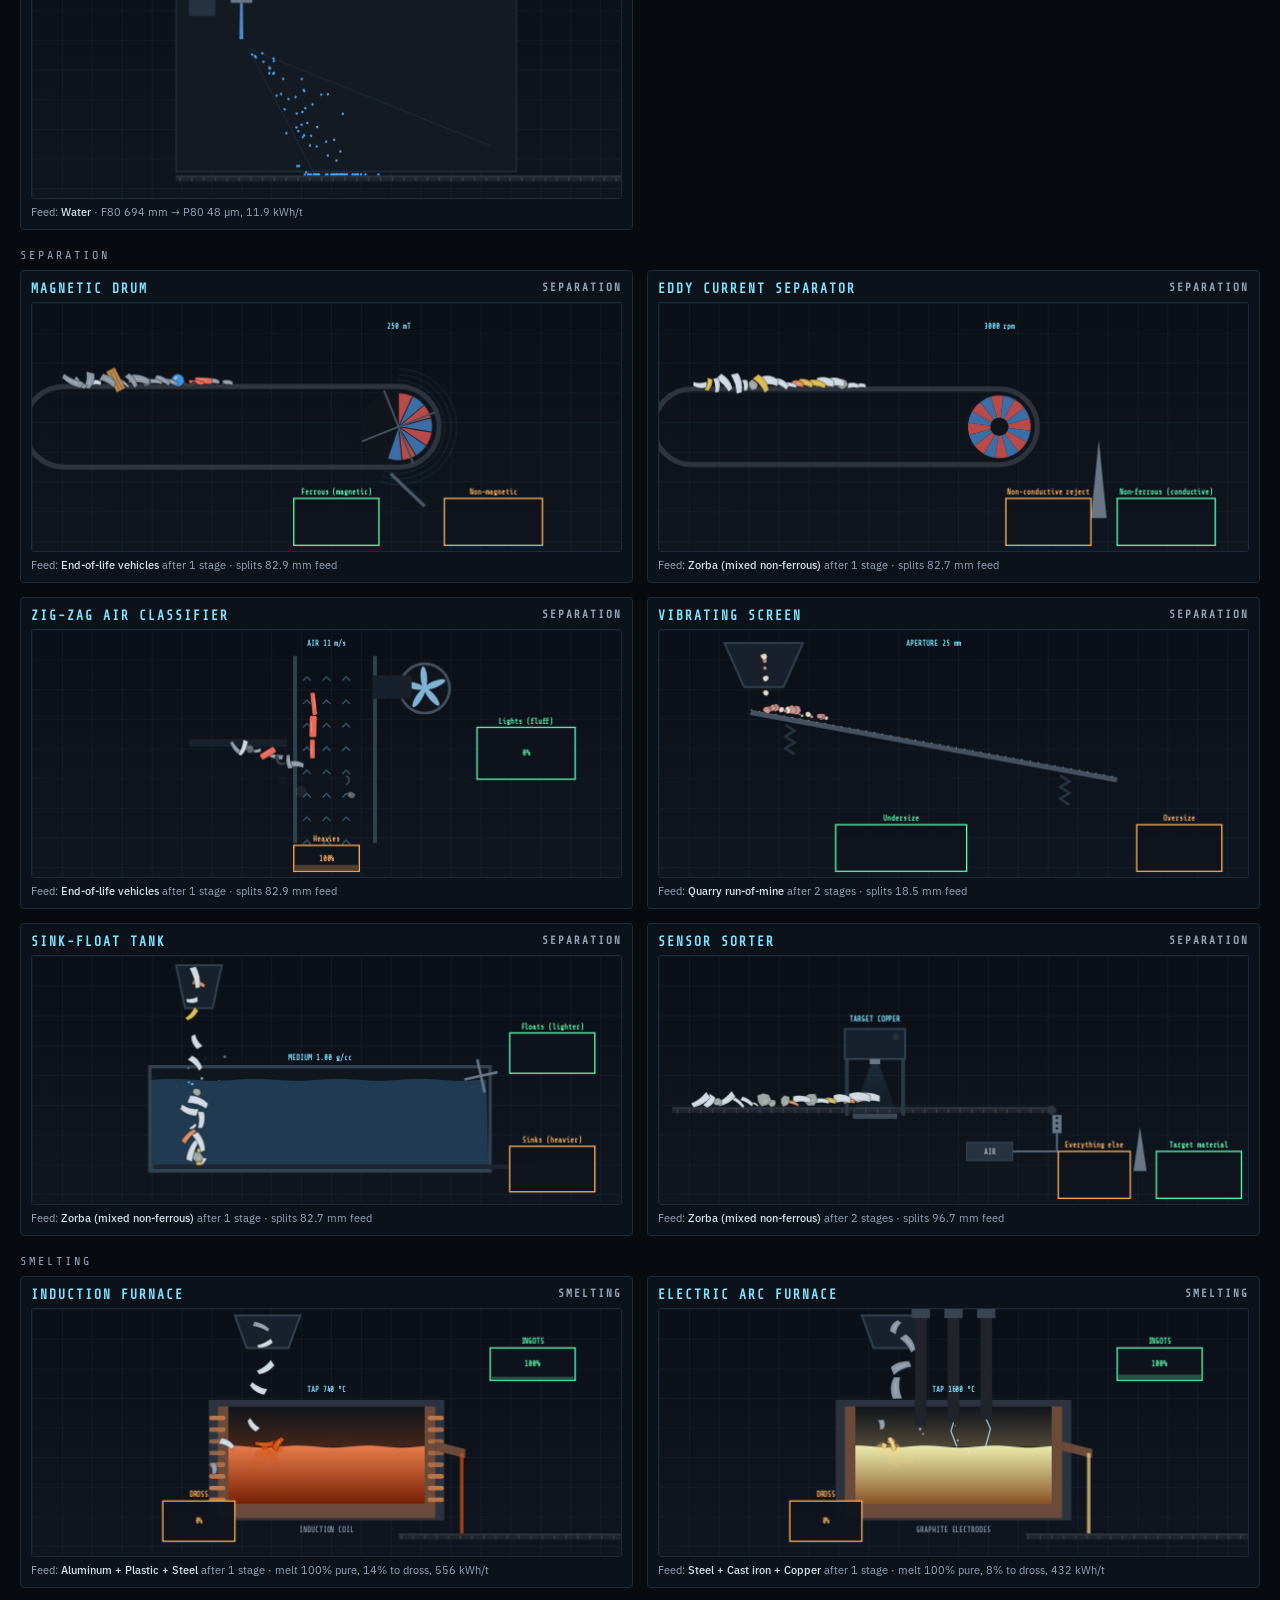
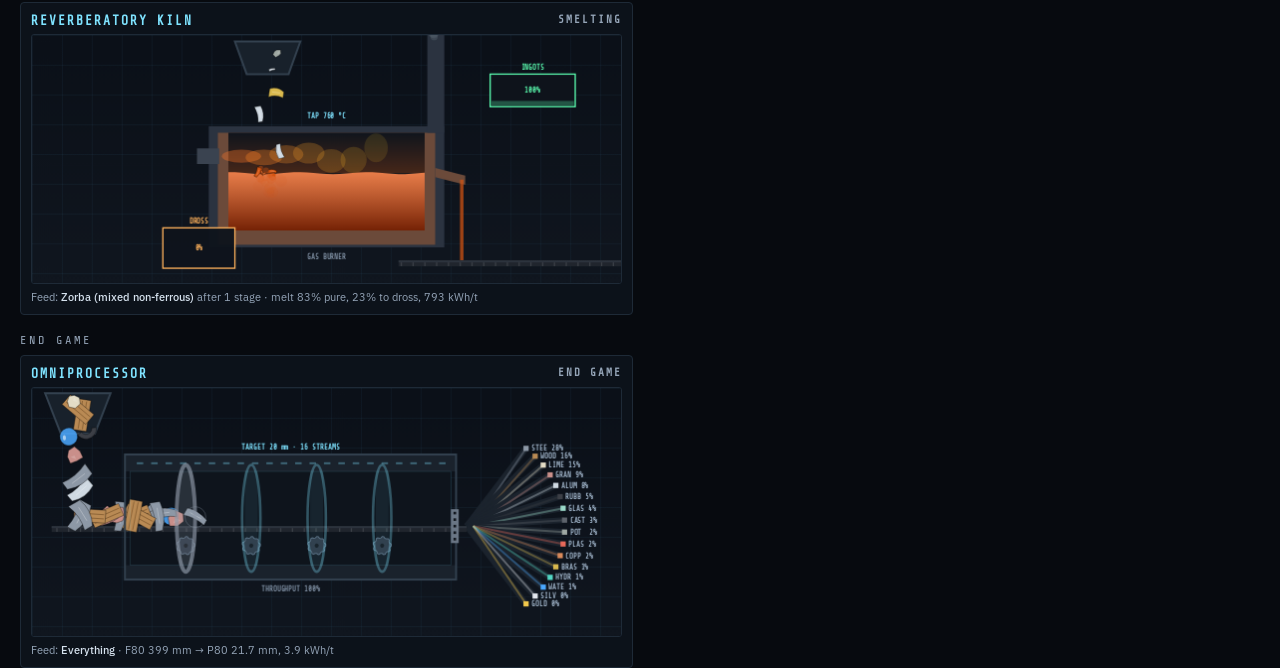
==== commit a73eae60: "Rebuild stamps after merging job fixes Closes #385 Closes #389 Closes #390 Closes #391 Closes #395  " ====
--- a/gallery.html
+++ b/gallery.html
@@ -5,7 +5,7 @@
   <meta name="viewport" content="width=device-width, initial-scale=1">
   <title>CrunchSim gallery</title>
   <link href="https://fonts.googleapis.com/css2?family=Share+Tech+Mono&family=IBM+Plex+Sans:wght@400;500;600&display=swap" rel="stylesheet">
-  <link rel="stylesheet" href="css/style.css?v=f1a009d52c">
+  <link rel="stylesheet" href="css/style.css?v=57e8459b66">
   <style>
     body { overflow: auto; padding: 16px 20px; }
     h1 { font-family: var(--mono); letter-spacing: 3px; color: var(--cyan); font-size: 20px; margin: 0 0 4px; }
--- a/css/style.css
+++ b/css/style.css
@@ -738,6 +738,10 @@
 #tool-sell::before { content: "$"; }
 #tool-records::before { content: "≡"; }
 #toolbar .tool.on::before { color: var(--cyan); }
+/* #391: at phone width the drawer icons go, so MENU stays on screen without scrolling the toolbar */
+@media (max-width: 420px) { #toolbar .tool[data-key]::before { display: none; } #toolbar .tool { padding: 6px 8px; } }
+/* #391: on a short landscape screen the floating NOTHING LOADED bar sat on NEXT STEP's text; NEXT STEP carries the same button */
+@media (max-height: 480px) { .flow-cta { display: none; } }
 
 /* #122: the station cam fills its column at 4:3 */
 .fn-camwrap { aspect-ratio: 16 / 10; }
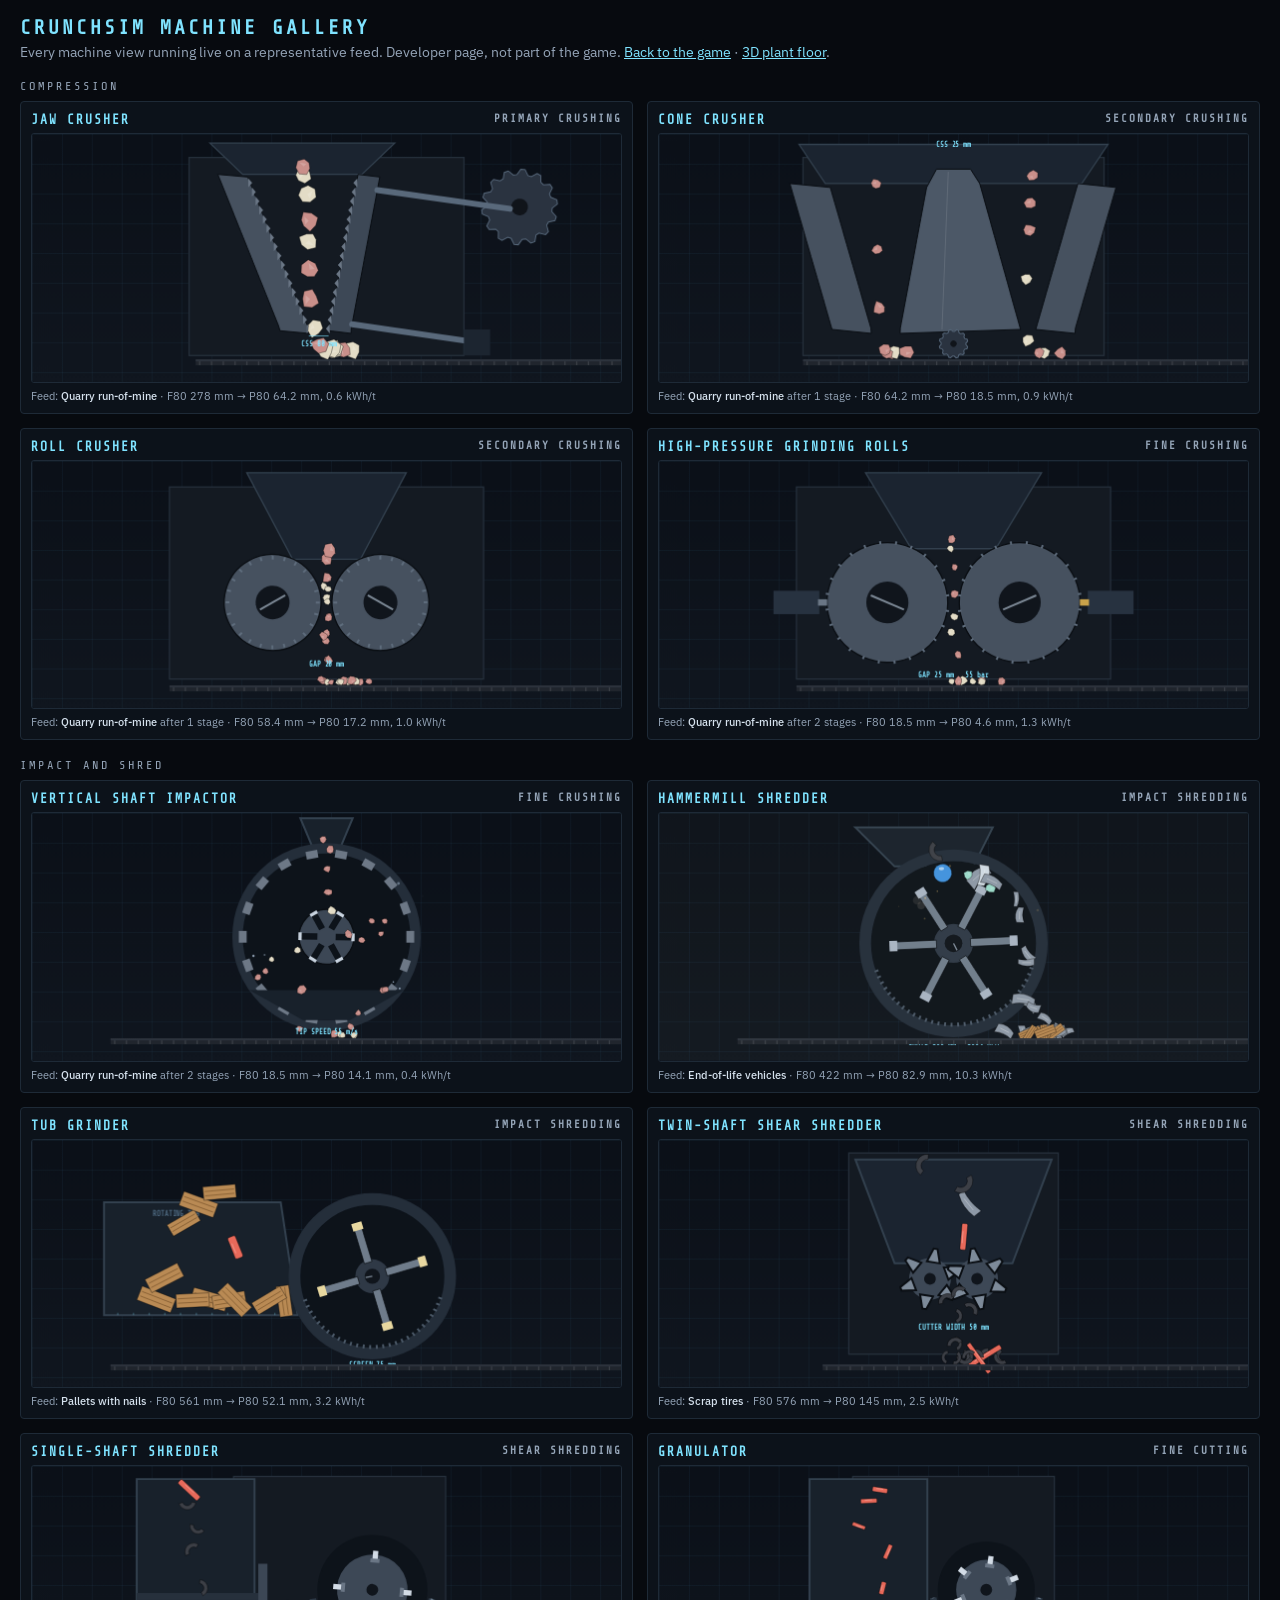
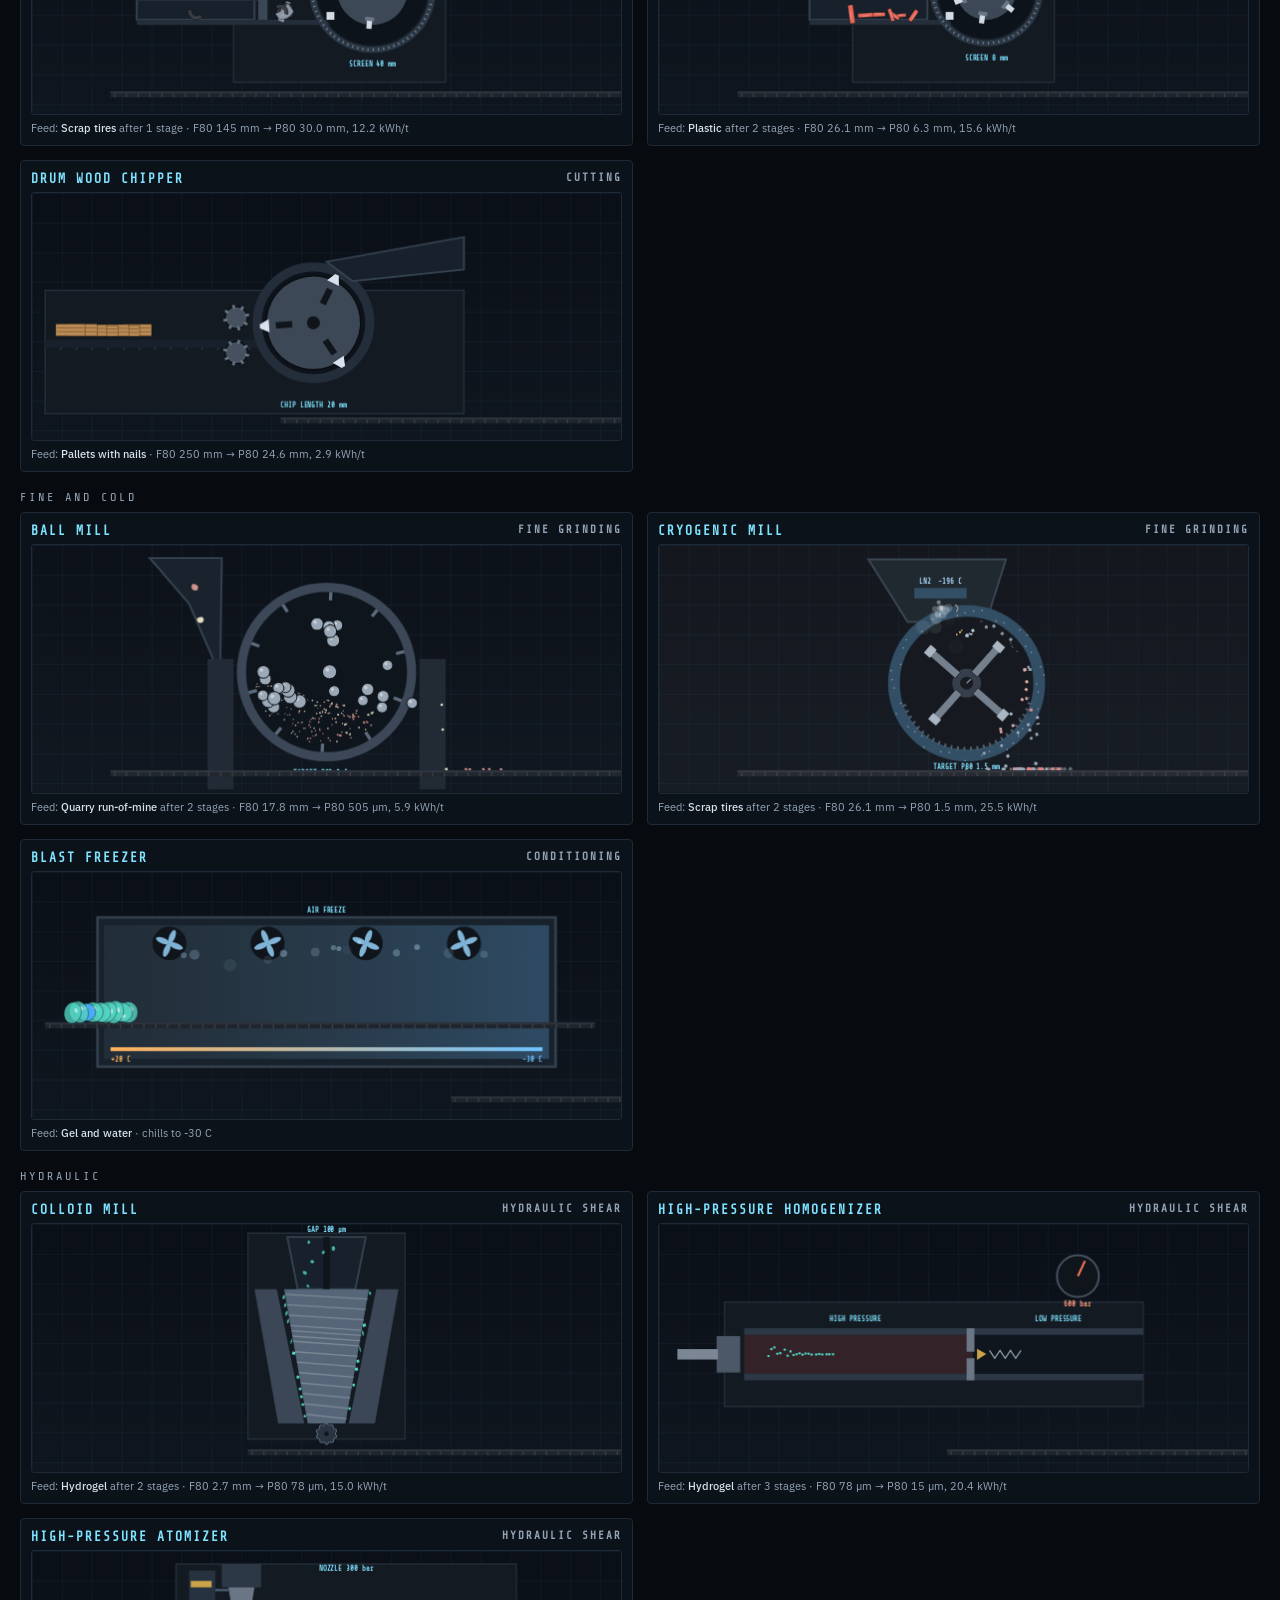
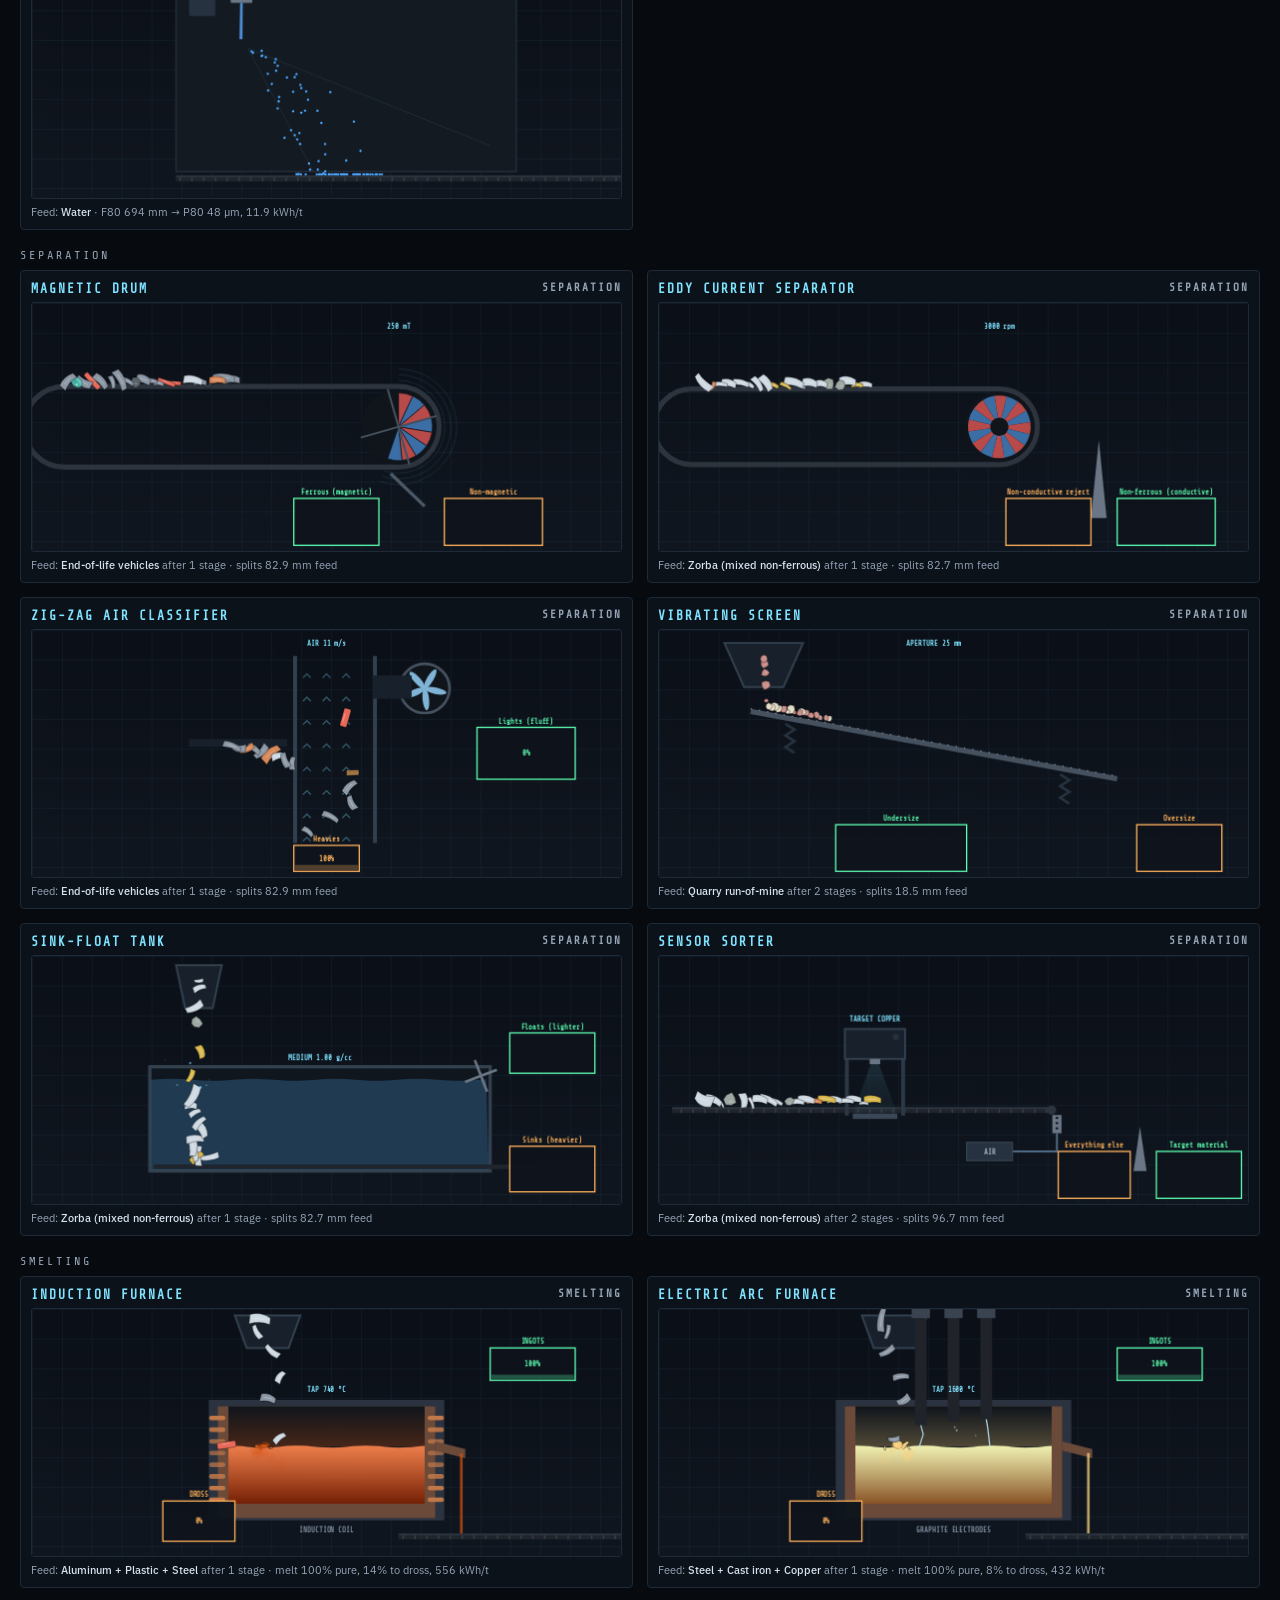
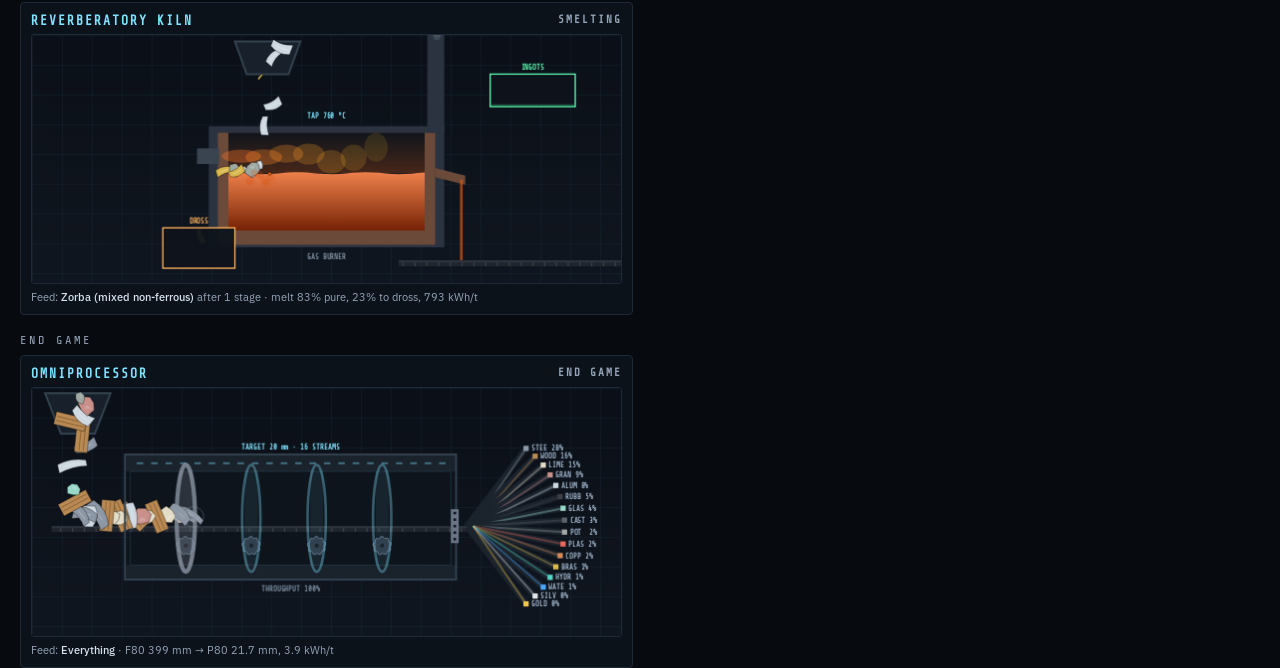
==== commit 64ffa211: "Conveyor under the stations and end buckets as filling bins One conveyor runs under the station colu" ====
--- a/gallery.html
+++ b/gallery.html
@@ -5,7 +5,7 @@
   <meta name="viewport" content="width=device-width, initial-scale=1">
   <title>CrunchSim gallery</title>
   <link href="https://fonts.googleapis.com/css2?family=Share+Tech+Mono&family=IBM+Plex+Sans:wght@400;500;600&display=swap" rel="stylesheet">
-  <link rel="stylesheet" href="css/style.css?v=57e8459b66">
+  <link rel="stylesheet" href="css/style.css?v=aa64602e26">
   <style>
     body { overflow: auto; padding: 16px 20px; }
     h1 { font-family: var(--mono); letter-spacing: 3px; color: var(--cyan); font-size: 20px; margin: 0 0 4px; }
--- a/css/style.css
+++ b/css/style.css
@@ -541,12 +541,9 @@
 
 /* ---------- conveyors (#66) ---------- */
 .fcol { position: relative; }
-.fcol.mach, .fcol.bincol { padding-bottom: 34px; }
-.belt { position: absolute; left: 0; right: -2px; bottom: 10px; background: #1a222c; border-top: 1px solid #3a4756; border-bottom: 1px solid #3a4756; overflow: hidden; z-index: 1; }
-.belt-load { position: absolute; inset: 2px 0; opacity: .85; background-size: 36px 100%; }
-.plant-running .belt-load { animation: beltmove 1.2s linear infinite; }
-@keyframes beltmove { from { background-position: 0 0; } to { background-position: 36px 0; } }
-.belt-l { position: absolute; right: 6px; top: 50%; transform: translateY(-50%); font-family: var(--mono); font-size: 11px; color: var(--text); background: rgba(11,16,24,.8); padding: 0 4px; border-radius: 2px; }
+.fcol.mach, .fcol.bincol { padding-bottom: 58px; }
+/* #397: one conveyor under the stations, a canvas per column; it runs on into the next column across the divider */
+.conv { position: absolute; left: 0; right: -2px; bottom: 0; width: calc(100% + 2px); height: 52px; z-index: 1; pointer-events: none; }
 .plant-running .bigbin-fill { animation: binshake .6s ease-in-out infinite alternate; }
 @keyframes binshake { from { transform: translateY(0); } to { transform: translateY(-2px); } }
 
@@ -567,6 +564,23 @@
 .unit.bar { height: calc(var(--us) * .5); clip-path: polygon(14% 0, 86% 0, 100% 100%, 0 100%); align-self: center; }
 .unit.heap { background: repeating-linear-gradient(45deg, #6b7684 0 4px, #4a5562 4px 8px); clip-path: polygon(50% 0, 100% 100%, 0 100%); }
 .bk.shelf button, .bk.misc button { padding: 7px 10px; font-size: 12px; }
+/* #398: end buckets as bins that fill up */
+.vbin { display: block; justify-self: center; position: relative; width: 36px; height: 46px; border: 2px solid #6c7a89; border-top: 0; border-radius: 0 0 5px 5px; background: #0b1018; overflow: hidden; transition: box-shadow .3s, border-color .3s; }
+.vbin::before { content: ''; position: absolute; left: -2px; right: -2px; top: 0; height: 2px; background: #8a97a6; }
+.vbin-fill { position: absolute; left: 0; right: 0; bottom: 0; display: flex; flex-direction: column; background: var(--c); background-image: repeating-linear-gradient(135deg, rgba(255,255,255,.12) 0 3px, transparent 3px 7px), linear-gradient(0deg, rgba(0,0,0,.3), transparent 70%); transition: height .9s cubic-bezier(.3,.7,.4,1); }
+.vbin-fill i { display: block; flex: none; background: repeating-linear-gradient(45deg, #5d6773 0 2px, #424b56 2px 4px); }
+.vbin.ready { border-color: var(--green); box-shadow: 0 0 10px rgba(92,255,177,.35); }
+.vbin.lit { animation: binlit 1.6s ease-out 2; }
+@keyframes binlit { 0%, 100% { box-shadow: 0 0 10px rgba(92,255,177,.35); } 40% { box-shadow: 0 0 22px rgba(92,255,177,.9); } }
+.bk-ready { font-family: var(--mono); font-size: 12px; color: var(--green); margin-left: 4px; }
+.pband { position: relative; display: block; height: 5px; margin-top: 4px; background: #1a222c; border-radius: 2px; overflow: visible; }
+.pband i { position: absolute; left: 0; top: 0; bottom: 0; background: var(--amber); border-radius: 2px; }
+.pband.ok i { background: var(--green); }
+.pband b { position: absolute; left: 90%; top: -2px; bottom: -2px; width: 2px; background: #c9d4de; }
+.bk.misc .mischeap { align-self: end; }
+@media (prefers-reduced-motion: reduce) { .vbin-fill { transition: none; } .vbin.lit { animation: none; } }
+.reduce-motion .vbin-fill { transition: none; }
+.reduce-motion .vbin.lit { animation: none; }
 .flymoney { position: fixed; z-index: 90; transform: translate(-50%, 0); font-family: var(--mono); font-size: 18px; color: var(--green); text-shadow: 0 0 8px rgba(92,255,177,.6); pointer-events: none; transition: transform .7s cubic-bezier(.3,.7,.4,1), opacity .7s ease-in; }
 .flymoney.neg { color: var(--red); }
 #money.bump { animation: bankbump .5s ease-out; }
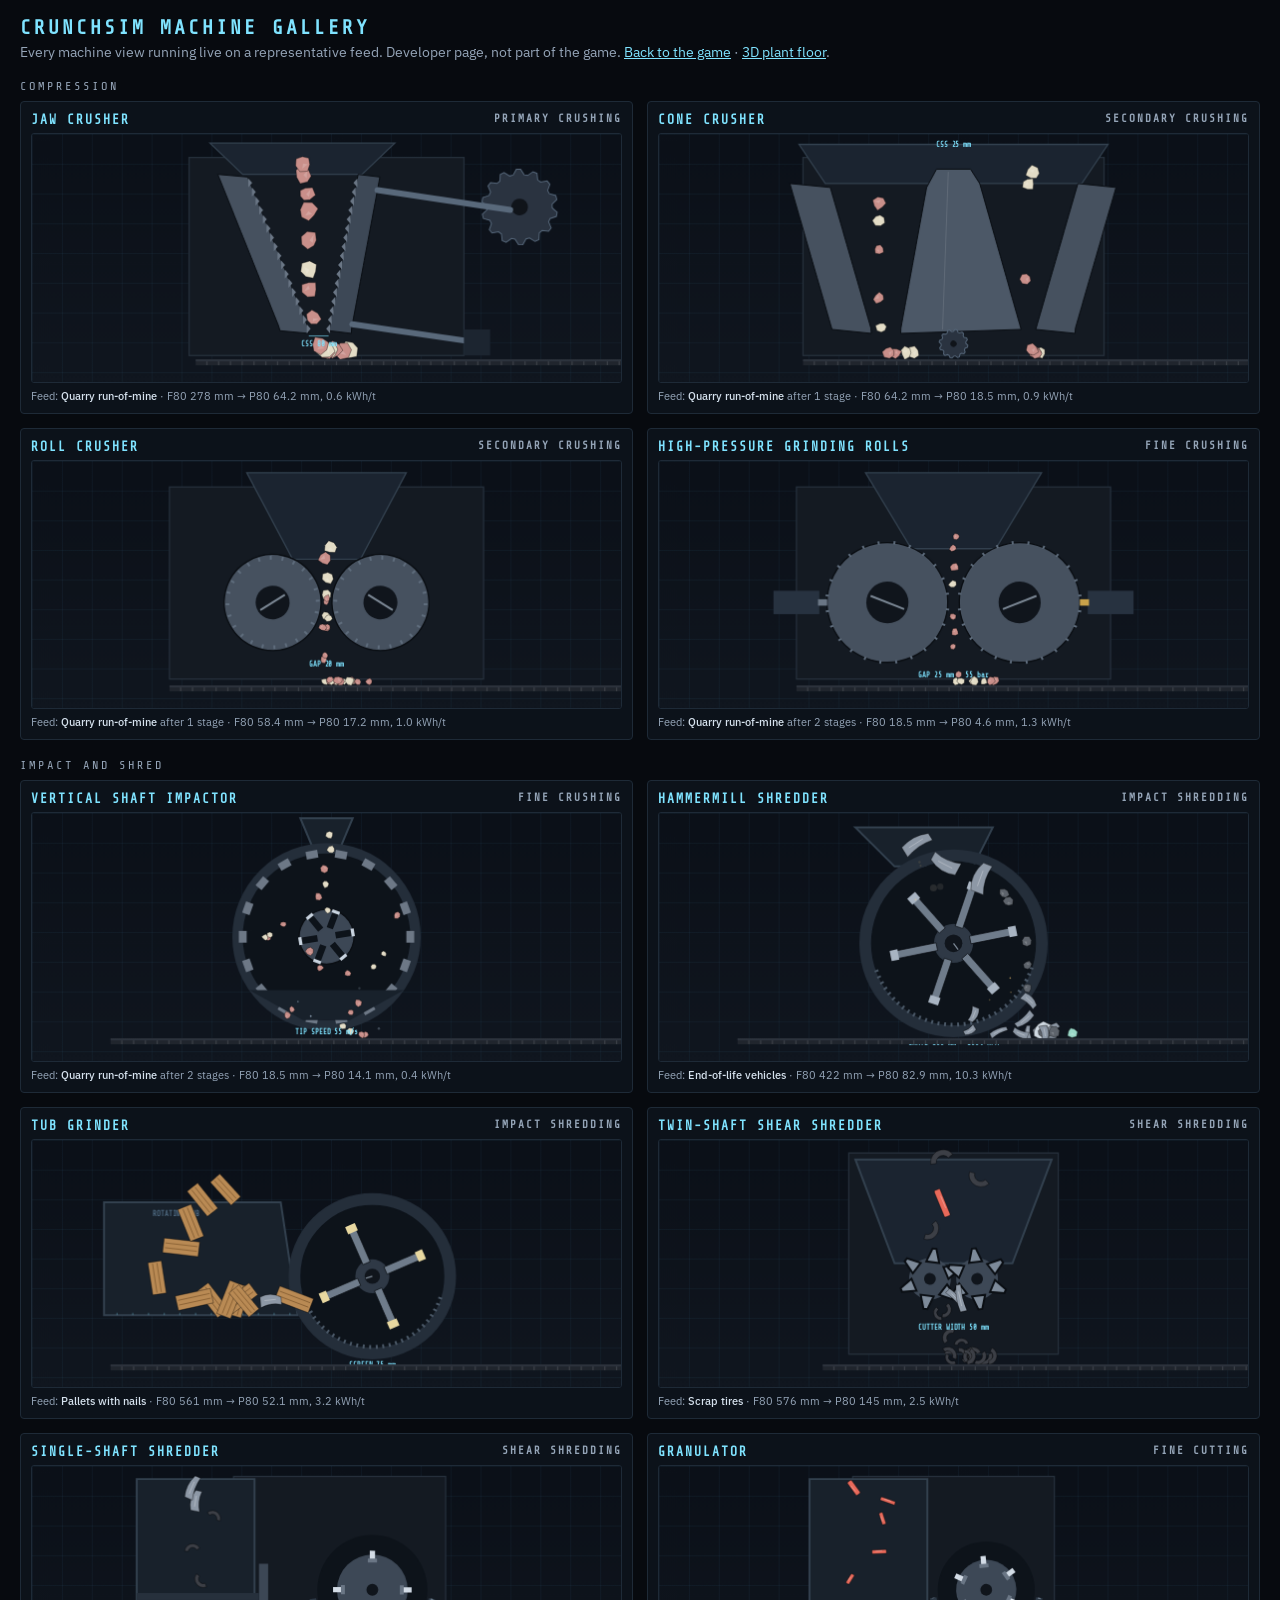
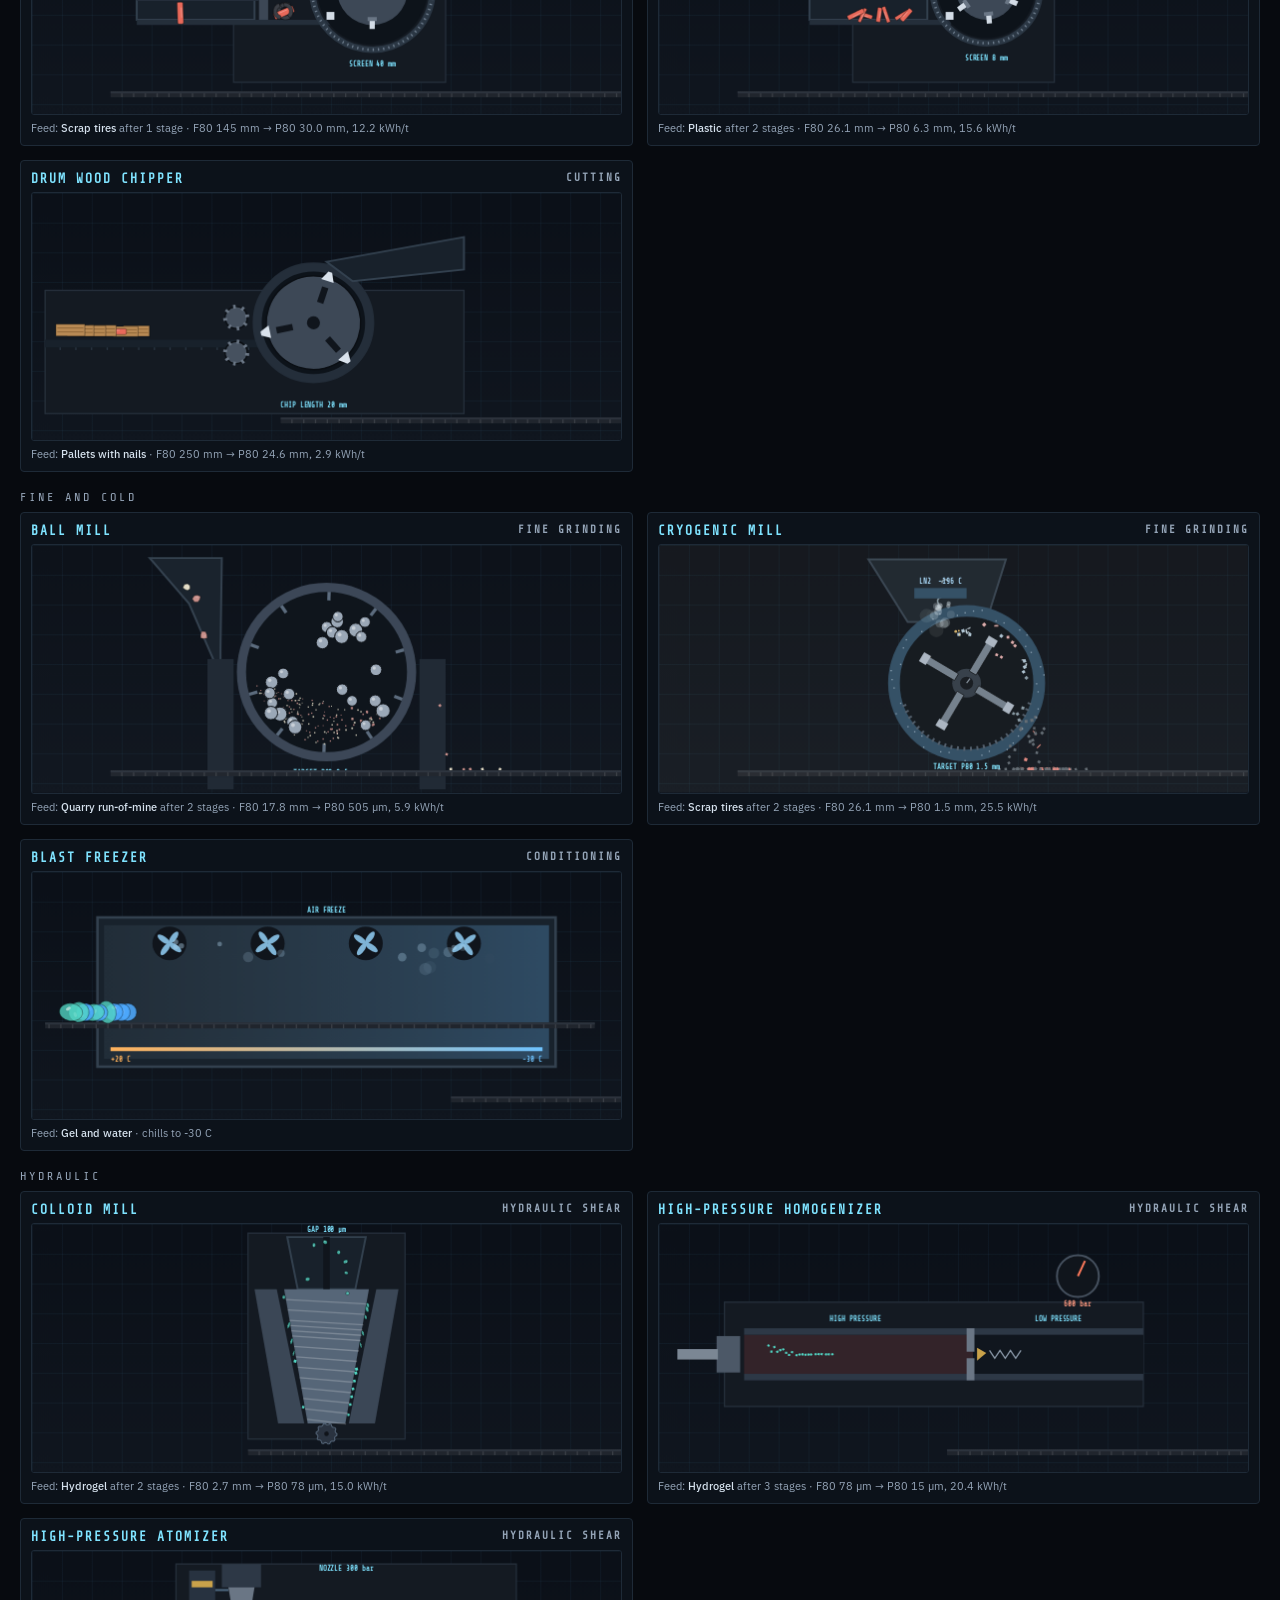
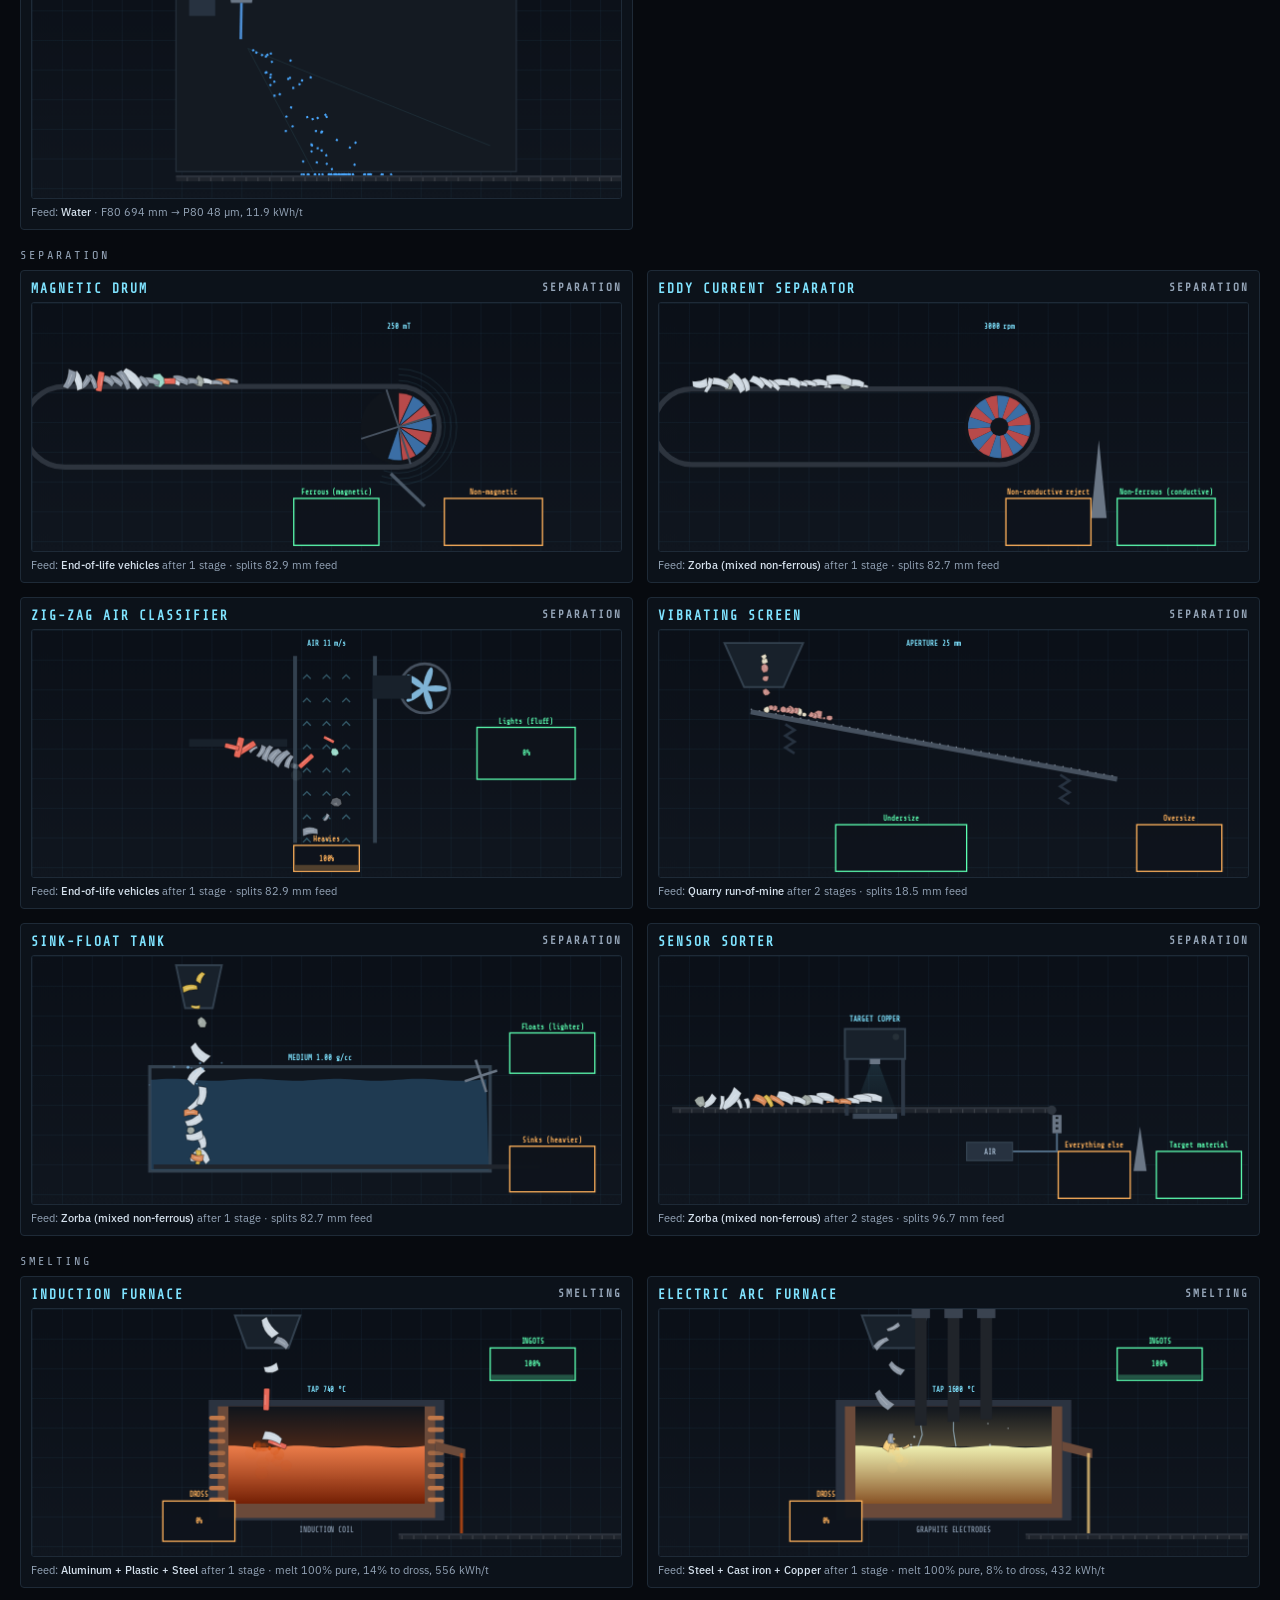
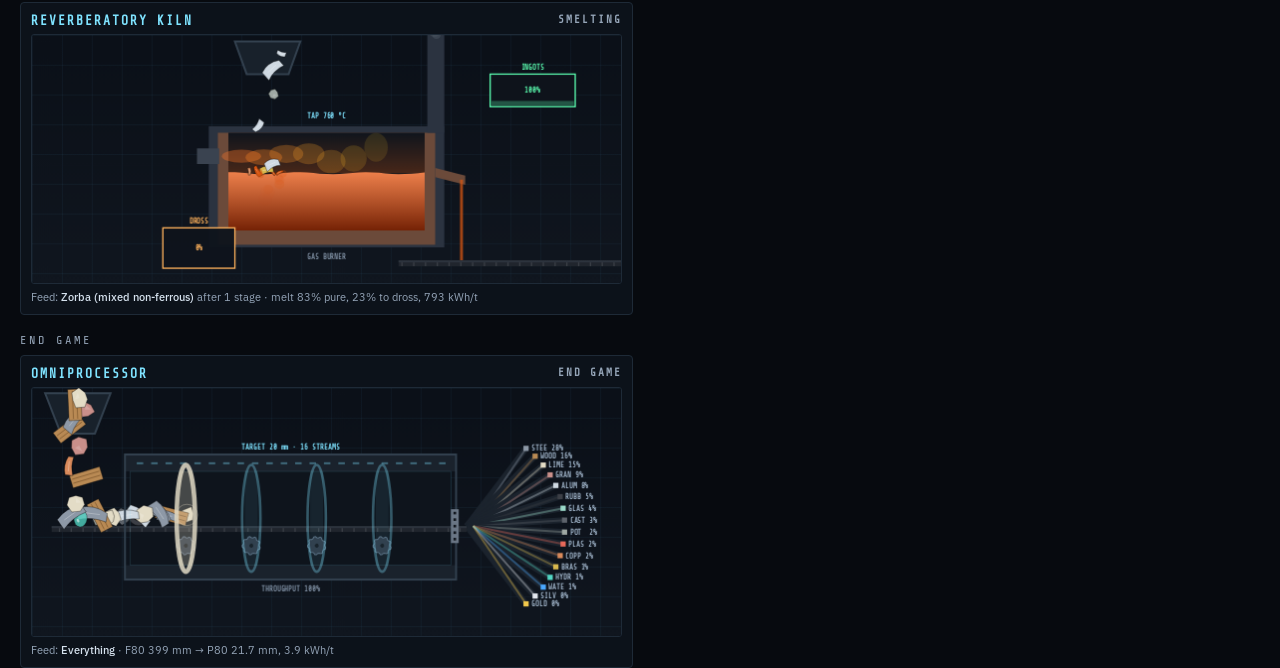
==== commit ff04eea2: "One process at a time on screen The plant shows one step per screen: the grinder (with the grinder t" ====
--- a/gallery.html
+++ b/gallery.html
@@ -5,7 +5,7 @@
   <meta name="viewport" content="width=device-width, initial-scale=1">
   <title>CrunchSim gallery</title>
   <link href="https://fonts.googleapis.com/css2?family=Share+Tech+Mono&family=IBM+Plex+Sans:wght@400;500;600&display=swap" rel="stylesheet">
-  <link rel="stylesheet" href="css/style.css?v=aa64602e26">
+  <link rel="stylesheet" href="css/style.css?v=5ace64072f">
   <style>
     body { overflow: auto; padding: 16px 20px; }
     h1 { font-family: var(--mono); letter-spacing: 3px; color: var(--cyan); font-size: 20px; margin: 0 0 4px; }
--- a/css/style.css
+++ b/css/style.css
@@ -564,6 +564,39 @@
 .unit.bar { height: calc(var(--us) * .5); clip-path: polygon(14% 0, 86% 0, 100% 100%, 0 100%); align-self: center; }
 .unit.heap { background: repeating-linear-gradient(45deg, #6b7684 0 4px, #4a5562 4px 8px); clip-path: polygon(50% 0, 100% 100%, 0 100%); }
 .bk.shelf button, .bk.misc button { padding: 7px 10px; font-size: 12px; }
+/* #411: one step at a time */
+.scene-tog { display: inline-flex; margin-left: 10px; vertical-align: middle; border: 1px solid var(--line-2); border-radius: 3px; overflow: hidden; }
+.scene-tog button { white-space: nowrap; padding: 2px 8px; font-size: 10px; letter-spacing: 1px; border: 0; border-radius: 0; background: transparent; color: var(--muted); }
+.scene-tog button.on { background: #14202c; color: var(--cyan); }
+#flow-nodes.scenes { grid-template-columns: minmax(0, 1fr); }
+#flow-nodes.scenes .fcol { border-right: 0; }
+#flow-nodes.scenes .fcol > * { width: 100%; max-width: 640px; margin-left: auto; margin-right: auto; }
+#flow-nodes.scenes .fcol > .conv { max-width: none; }
+#flow-nodes.scenes .fcol.mach { display: grid; grid-template-columns: minmax(0, 1.2fr) minmax(0, 1fr); grid-template-rows: auto 1fr; align-items: start; column-gap: 18px; }
+#flow-nodes.scenes .fcol.mach > .fn-k { grid-column: 1 / -1; }
+#flow-nodes.scenes .fcol.mach > * { max-width: none; }
+.sc-l, .sc-r { display: flex; flex-direction: column; gap: 6px; min-width: 0; }
+.sc-r { text-align: left; }
+#flow-nodes.scenes .fn-camwrap { max-width: 520px; margin: 0 auto; }
+#flow-nodes.scenes .fcol { overflow-y: auto; overflow-x: hidden; }
+@media (max-width: 900px) { #flow-nodes.scenes .fcol.mach { display: flex; } }
+#flow-nodes.scenes .fcol.buckets .bk-list { max-width: 640px; margin: 0 auto; width: 100%; }
+.fcol.pick { justify-content: flex-start; align-items: stretch; gap: 10px; }
+.pick-left .bin-bands { display: flex; height: 10px; margin-top: 6px; border-radius: 2px; overflow: hidden; }
+.pick-left .bin-bands i { display: block; }
+.pick-list { display: flex; flex-direction: column; gap: 6px; text-align: left; }
+.pick-row { display: grid; grid-template-columns: minmax(0, 1fr) auto auto; gap: 8px; align-items: center; padding: 8px; border: 1px solid var(--line-2); border-radius: 3px; background: var(--panel); }
+.pick-row.best { border-color: var(--green); }
+.pick-row.cur { border-style: dashed; }
+.pick-t { display: flex; flex-direction: column; min-width: 0; }
+.pick-t b { font-weight: 500; }
+.pick-row button { padding: 6px 10px; font-size: 12px; white-space: nowrap; }
+.pick-done { display: flex; flex-direction: column; gap: 4px; padding: 10px; border: 1px dashed var(--line-2); border-radius: 3px; }
+.pick-done b { font-family: var(--mono); letter-spacing: 1.5px; color: var(--amber); font-weight: 400; }
+.pick-done.ok b { color: var(--green); }
+.fcol.pick > button { align-self: center; width: auto; }
+@media (max-width: 900px) { .pick-row { grid-template-columns: minmax(0, 1fr) auto; } .pick-row button { grid-column: 1 / -1; } #flow-panel > h2 { flex-wrap: wrap; } .scene-tog { display: flex; width: max-content; margin: 6px 0 0; } }
+
 /* #398: end buckets as bins that fill up */
 .vbin { display: block; justify-self: center; position: relative; width: 36px; height: 46px; border: 2px solid #6c7a89; border-top: 0; border-radius: 0 0 5px 5px; background: #0b1018; overflow: hidden; transition: box-shadow .3s, border-color .3s; }
 .vbin::before { content: ''; position: absolute; left: -2px; right: -2px; top: 0; height: 2px; background: #8a97a6; }
